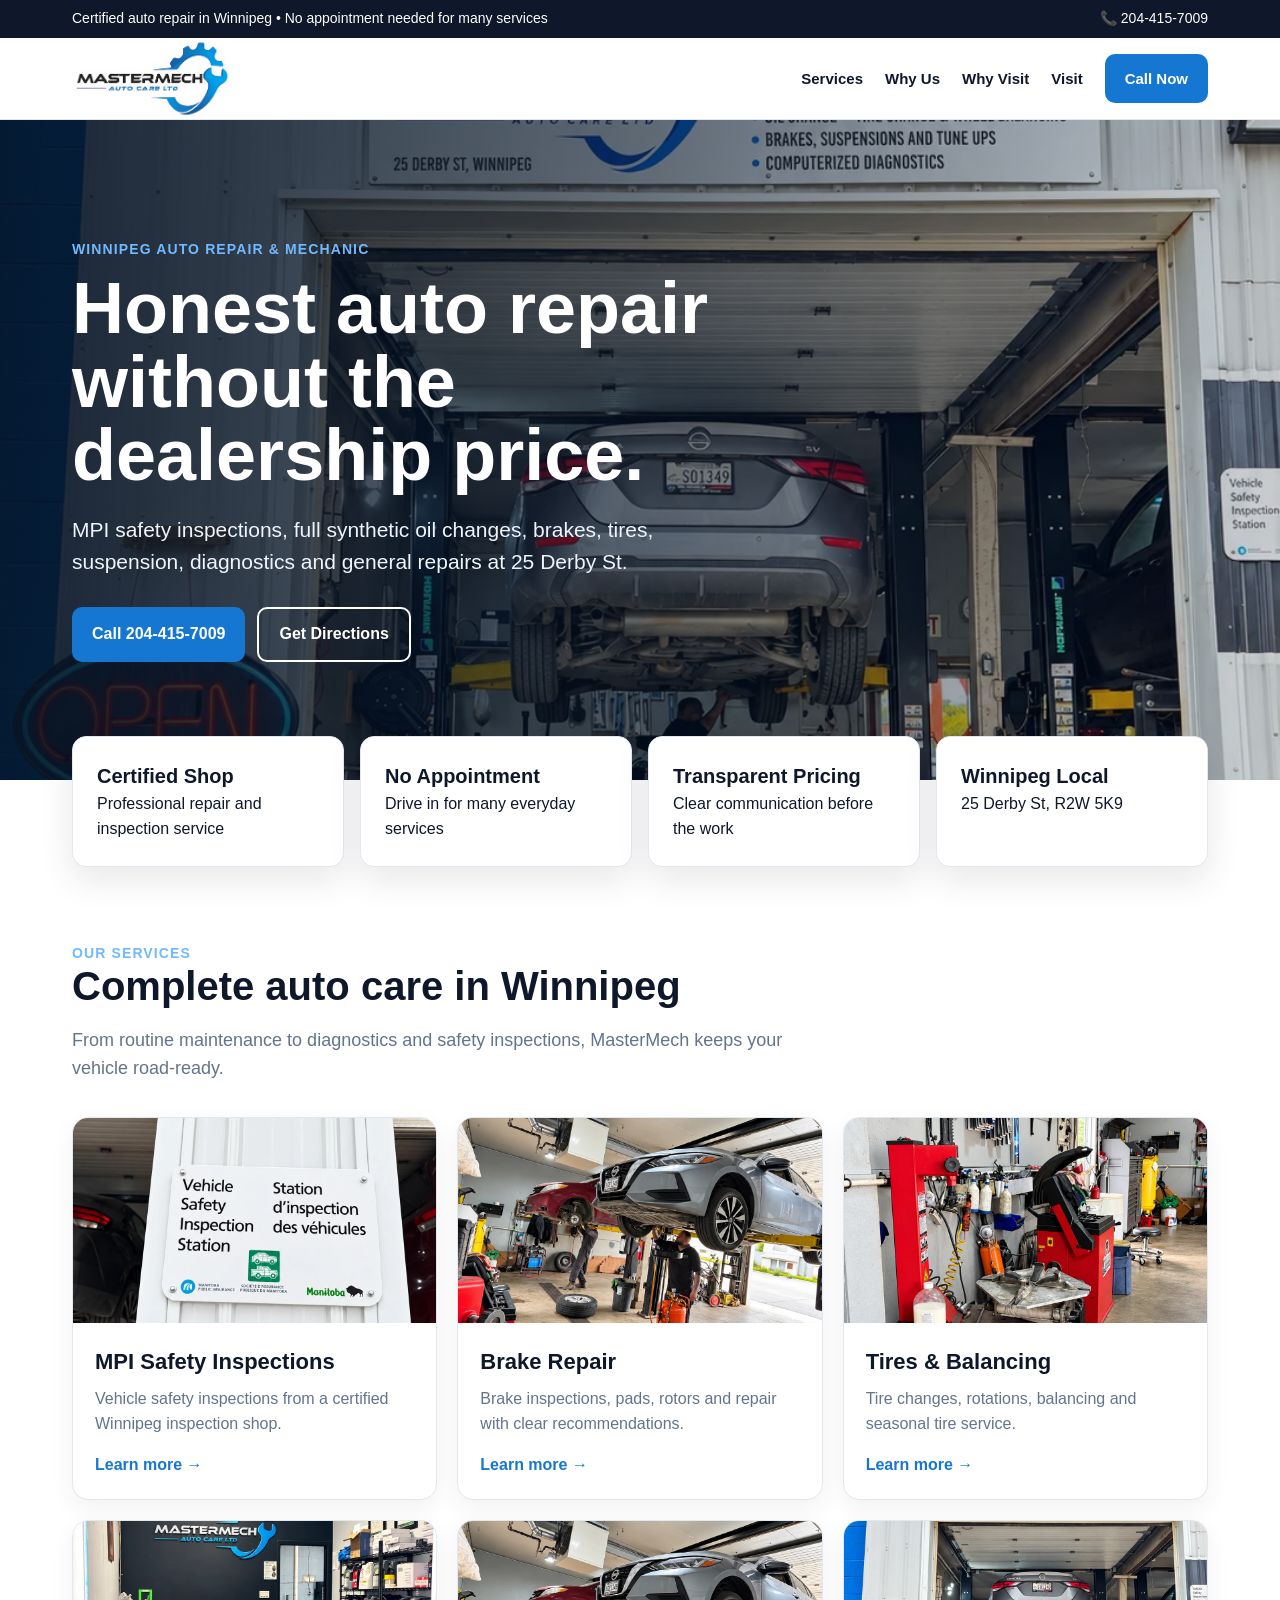
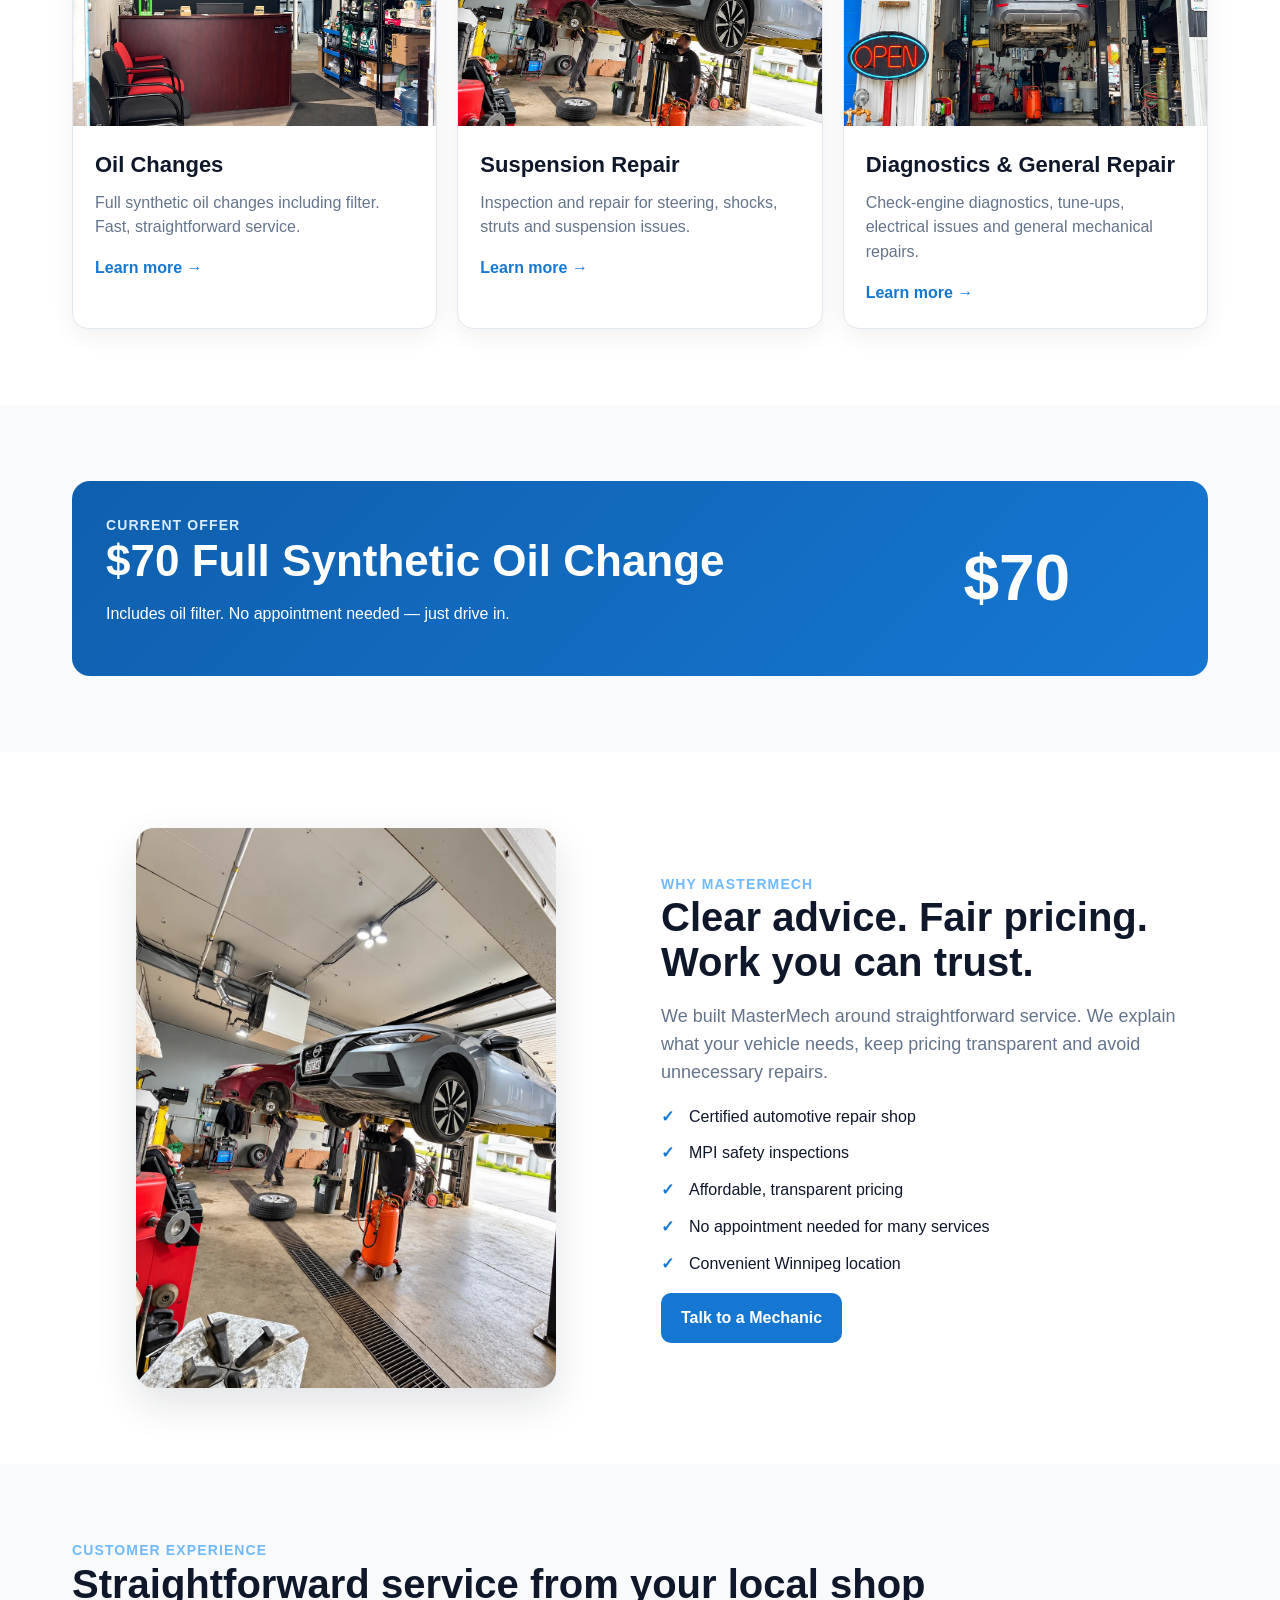
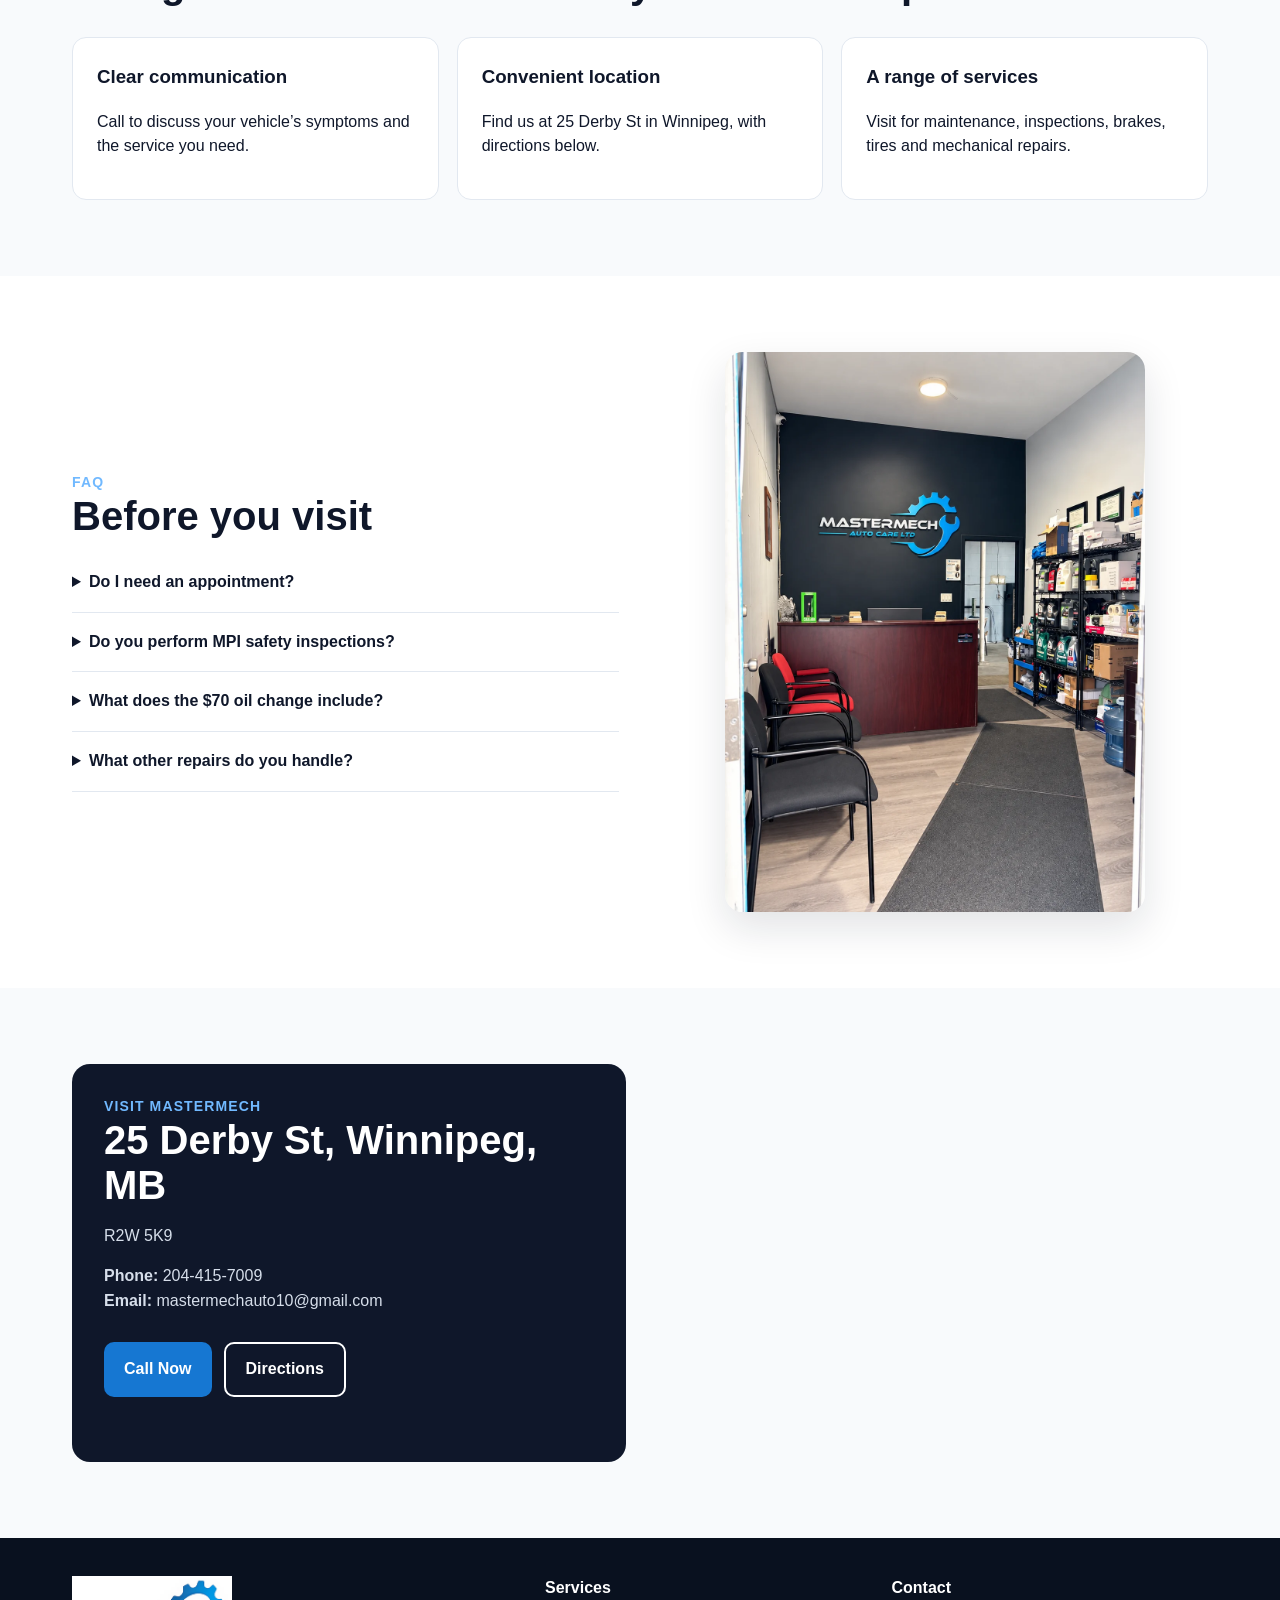
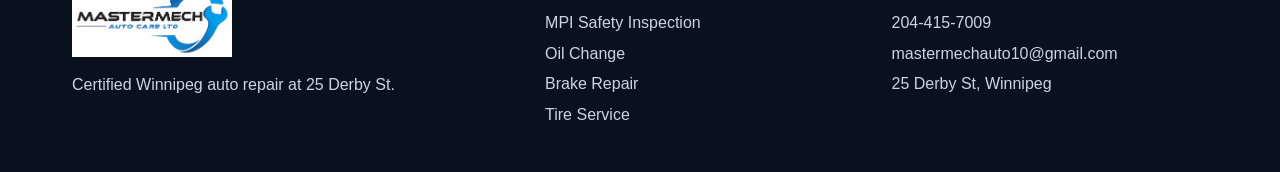
==== index.html @ 6ca70716 "Refresh cached stylesheet so photo proportions update for visitors" ====
<!DOCTYPE html>
<html lang="en-CA"><head><meta charset="utf-8"/><meta content="width=device-width,initial-scale=1" name="viewport"/><title>Auto Repair Winnipeg | MasterMech Auto Care Ltd.</title><meta content="MasterMech Auto Care Ltd. is a certified auto repair shop in Winnipeg offering MPI safety inspections, oil changes, brakes, tires, suspension, diagnostics and general repairs. No appointment needed for many services." name="description"/><link href="https://mastermechautocare.ca/" rel="canonical"/><link href="styles.css?v=73d9166" rel="stylesheet"/><script type="application/ld+json">{"@context":"https://schema.org","@type":"AutoRepair","name":"MasterMech Auto Care Ltd.","url":"https://mastermechautocare.ca/","telephone":"+1-204-415-7009","email":"mastermechauto10@gmail.com","address":{"@type":"PostalAddress","streetAddress":"25 Derby St","addressLocality":"Winnipeg","addressRegion":"MB","postalCode":"R2W 5K9","addressCountry":"CA"},"areaServed":"Winnipeg, Manitoba","priceRange":"$$","image":"https://mastermechautocare.ca/assets/hero.webp"}</script><meta content="website" property="og:type"/><meta content="Auto Repair Winnipeg | MasterMech Auto Care Ltd." property="og:title"/><meta content="MasterMech Auto Care Ltd. is a certified auto repair shop in Winnipeg offering MPI safety inspections, oil changes, brakes, tires, suspension, diagnostics and general repairs. No appointment needed for many services." property="og:description"/><meta content="https://mastermechautocare.ca/" property="og:url"/><meta content="https://mastermechautocare.ca/assets/hero.webp" property="og:image"/></head><body><a class="skip-link" href="#main-content">Skip to content</a>
<div class="topbar"><div class="wrap"><span>Certified auto repair in Winnipeg • No appointment needed for many services</span><span>📞 <a href="tel:+12044157009">204-415-7009</a></span></div></div>
<header class="nav"><div class="wrap"><a href="/"><img alt="MasterMech Auto Care Ltd. logo" class="logo" decoding="async" height="351" src="assets/logo.webp" width="690"/></a><nav class="navlinks"><a href="#services">Services</a><a href="#about">Why Us</a><a href="#experience">Why Visit</a><a href="#visit">Visit</a><a class="btn" href="tel:+12044157009">Call Now</a></nav></div></header>
<main id="main-content"><section class="hero"><div class="wrap"><div class="content"><div class="eyebrow">Winnipeg Auto Repair &amp; Mechanic</div><h1>Honest auto repair without the dealership price.</h1><p>MPI safety inspections, full synthetic oil changes, brakes, tires, suspension, diagnostics and general repairs at 25 Derby St.</p><div class="cta-row"><a class="btn" href="tel:+12044157009">Call 204-415-7009</a><a class="btn alt" href="#visit">Get Directions</a></div></div></div></section>
<div class="wrap"><div class="trust"><div><strong>Certified Shop</strong><span>Professional repair and inspection service</span></div><div><strong>No Appointment</strong><span>Drive in for many everyday services</span></div><div><strong>Transparent Pricing</strong><span>Clear communication before the work</span></div><div><strong>Winnipeg Local</strong><span>25 Derby St, R2W 5K9</span></div></div></div>
<section class="section" id="services"><div class="wrap"><div class="eyebrow">Our Services</div><h2>Complete auto care in Winnipeg</h2><p class="lead">From routine maintenance to diagnostics and safety inspections, MasterMech keeps your vehicle road-ready.</p><div class="grid3">
<article class="card"><img alt="MPI vehicle safety inspection station Winnipeg" decoding="async" height="1448" loading="lazy" src="assets/mpi.webp" width="1086"/><div class="pad"><h3>MPI Safety Inspections</h3><p>Vehicle safety inspections from a certified Winnipeg inspection shop.</p><a href="/mpi-safety-inspection-winnipeg">Learn more →</a></div></article>
<article class="card"><img alt="Brake repair and auto repair shop in Winnipeg" decoding="async" height="1448" loading="lazy" src="assets/shop.webp" width="1086"/><div class="pad"><h3>Brake Repair</h3><p>Brake inspections, pads, rotors and repair with clear recommendations.</p><a href="/brake-repair-winnipeg">Learn more →</a></div></article>
<article class="card"><img alt="Tire service and wheel balancing in Winnipeg" decoding="async" height="1448" loading="lazy" src="assets/tires.webp" width="1086"/><div class="pad"><h3>Tires &amp; Balancing</h3><p>Tire changes, rotations, balancing and seasonal tire service.</p><a href="/tire-service-winnipeg">Learn more →</a></div></article>
<article class="card"><img alt="MasterMech Auto Care Winnipeg reception" decoding="async" height="1448" loading="lazy" src="assets/reception.webp" width="1086"/><div class="pad"><h3>Oil Changes</h3><p>Full synthetic oil changes including filter. Fast, straightforward service.</p><a href="/oil-change-winnipeg">Learn more →</a></div></article>
<article class="card"><img alt="Suspension repair Winnipeg" decoding="async" height="1448" loading="lazy" src="assets/shop.webp" width="1086"/><div class="pad"><h3>Suspension Repair</h3><p>Inspection and repair for steering, shocks, struts and suspension issues.</p><a href="/suspension-repair-winnipeg">Learn more →</a></div></article>
<article class="card"><img alt="Auto diagnostics Winnipeg" decoding="async" height="1448" loading="lazy" src="assets/hero.webp" width="1086"/><div class="pad"><h3>Diagnostics &amp; General Repair</h3><p>Check-engine diagnostics, tune-ups, electrical issues and general mechanical repairs.</p><a href="/auto-diagnostics-winnipeg">Learn more →</a></div></article>
</div></div></section>
<section class="section gray"><div class="wrap"><div class="offer"><div><div class="eyebrow" style="color:#d8ecff">Current Offer</div><h2>$70 Full Synthetic Oil Change</h2><p>Includes oil filter. No appointment needed — just drive in.</p></div><div class="price">$70</div></div></div></section>
<section class="section" id="about"><div class="wrap split"><img alt="Inside MasterMech Auto Care repair shop in Winnipeg" decoding="async" height="1448" loading="lazy" src="assets/shop.webp" width="1086"/><div><div class="eyebrow">Why MasterMech</div><h2>Clear advice. Fair pricing. Work you can trust.</h2><p class="lead">We built MasterMech around straightforward service. We explain what your vehicle needs, keep pricing transparent and avoid unnecessary repairs.</p><ul class="ticks"><li>Certified automotive repair shop</li><li>MPI safety inspections</li><li>Affordable, transparent pricing</li><li>No appointment needed for many services</li><li>Convenient Winnipeg location</li></ul><a class="btn" href="tel:+12044157009">Talk to a Mechanic</a></div></div></section>
<section class="section gray" id="experience"><div class="wrap"><div class="eyebrow">Customer Experience</div><h2>Straightforward service from your local shop</h2><div class="reviews"><div class="review"><h3>Clear communication</h3><p>Call to discuss your vehicle’s symptoms and the service you need.</p></div><div class="review"><h3>Convenient location</h3><p>Find us at 25 Derby St in Winnipeg, with directions below.</p></div><div class="review"><h3>A range of services</h3><p>Visit for maintenance, inspections, brakes, tires and mechanical repairs.</p></div></div></div></section>
<section class="section"><div class="wrap split"><div class="faq"><div class="eyebrow">FAQ</div><h2>Before you visit</h2><details><summary>Do I need an appointment?</summary><p>No appointment is required for many services. Call ahead if you want to confirm current availability.</p></details><details><summary>Do you perform MPI safety inspections?</summary><p>Yes. MasterMech offers vehicle safety inspections in Winnipeg.</p></details><details><summary>What does the $70 oil change include?</summary><p>The current offer is a full synthetic oil change including an oil filter.</p></details><details><summary>What other repairs do you handle?</summary><p>We handle brakes, tires, suspension, diagnostics, tune-ups, maintenance and general mechanical repairs.</p></details></div><img alt="MasterMech Auto Care customer reception Winnipeg" decoding="async" height="1448" loading="lazy" src="assets/reception.webp" width="1086"/></div></section>
<section class="section gray" id="visit"><div class="wrap visit"><div class="contactbox"><div class="eyebrow">Visit MasterMech</div><h2>25 Derby St, Winnipeg, MB</h2><p>R2W 5K9</p><p><strong>Phone:</strong> <a href="tel:+12044157009">204-415-7009</a><br/><strong>Email:</strong> <a href="mailto:mastermechauto10@gmail.com">mastermechauto10@gmail.com</a></p><div class="cta-row"><a class="btn" href="tel:+12044157009">Call Now</a><a class="btn alt" href="https://www.google.com/maps/search/?api=1&amp;query=25+Derby+St+Winnipeg+MB" rel="noopener noreferrer" style="color:#fff;border-color:#fff;background:transparent" target="_blank">Directions</a></div></div><div class="map"><iframe loading="lazy" src="https://www.google.com/maps?q=25%20Derby%20St%20Winnipeg%20MB&amp;output=embed" title="Map to MasterMech Auto Care Ltd."></iframe></div></div></section>
</main><footer class="footer"><div class="wrap"><div><img alt="MasterMech Auto Care Ltd." class="logo" decoding="async" height="351" src="assets/logo.webp" width="690"/><p>Certified Winnipeg auto repair at 25 Derby St.</p></div><div><h4>Services</h4><a href="/mpi-safety-inspection-winnipeg">MPI Safety Inspection</a><a href="/oil-change-winnipeg">Oil Change</a><a href="/brake-repair-winnipeg">Brake Repair</a><a href="/tire-service-winnipeg">Tire Service</a></div><div><h4>Contact</h4><a href="tel:+12044157009">204-415-7009</a><a href="mailto:mastermechauto10@gmail.com">mastermechauto10@gmail.com</a><span>25 Derby St, Winnipeg</span></div></div></footer>
<div class="mobilebar"><a class="btn alt" href="https://www.google.com/maps/search/?api=1&amp;query=MasterMech+Auto+Care+25+Derby+St+Winnipeg+MB">Directions</a><a class="btn" href="tel:+12044157009">Call Now</a></div><script src="script.js"></script></body></html>
---- styles.css ----
*{box-sizing:border-box}html{scroll-behavior:smooth}body{margin:0;font-family:Inter,Arial,Helvetica,sans-serif;color:#0f172a;background:#fff;line-height:1.55}a{color:inherit;text-decoration:none}img{max-width:100%;height:auto;display:block}:root{--blue:#1677d2;--blue2:#0f5fae;--dark:#0f172a;--muted:#64748b;--light:#f8fafc;--border:#e2e8f0;--max:1180px}.wrap{max-width:var(--max);margin:auto;padding:0 22px}.topbar{background:#0f172a;color:#fff;font-size:14px}.topbar .wrap{display:flex;justify-content:space-between;gap:20px;padding-top:8px;padding-bottom:8px}.nav{position:sticky;top:0;z-index:20;background:rgba(255,255,255,.96);border-bottom:1px solid var(--border);backdrop-filter:blur(10px)}.nav .wrap{display:flex;align-items:center;justify-content:space-between;min-height:76px}.logo{height:54px;width:auto}.navlinks{display:flex;gap:22px;align-items:center;font-weight:700;font-size:15px}.btn{display:inline-flex;align-items:center;justify-content:center;padding:13px 20px;border-radius:10px;background:var(--blue);color:#fff;font-weight:800;border:0;cursor:pointer}.btn.alt{background:#fff;color:var(--blue);border:2px solid var(--blue)}.hero{position:relative;min-height:660px;display:flex;align-items:center;background:linear-gradient(90deg,rgba(5,18,35,.92),rgba(5,18,35,.60),rgba(5,18,35,.18)),url('assets/hero.webp') center/cover}.hero .content{max-width:720px;color:#fff;padding:80px 0}.eyebrow{font-weight:800;letter-spacing:.08em;text-transform:uppercase;color:#71b9ff;font-size:14px}.hero h1{font-size:clamp(44px,6vw,72px);line-height:1.02;margin:12px 0 18px}.hero p{font-size:21px;max-width:650px;color:#edf4fb}.cta-row{display:flex;gap:12px;flex-wrap:wrap;margin-top:28px}.hero .btn.alt{background:transparent;color:#fff;border-color:#fff}.trust{display:grid;grid-template-columns:repeat(4,1fr);gap:16px;margin-top:-44px;position:relative;z-index:3}.trust>div{background:#fff;border:1px solid var(--border);box-shadow:0 12px 35px rgba(15,23,42,.10);border-radius:14px;padding:24px}.trust strong{display:block;font-size:20px}.section{padding:76px 0}.section.gray{background:var(--light)}.section h2{font-size:40px;line-height:1.12;margin:0 0 14px}.lead{font-size:18px;color:var(--muted);max-width:760px}.grid3{display:grid;grid-template-columns:repeat(3,1fr);gap:20px;margin-top:34px}.card{background:#fff;border:1px solid var(--border);border-radius:16px;overflow:hidden;box-shadow:0 8px 24px rgba(15,23,42,.06)}.card img{width:100%;height:205px;object-fit:cover}.card .pad{padding:22px}.card h3{margin:0 0 8px;font-size:22px}.card p{color:var(--muted);margin:0 0 16px}.card a{font-weight:800;color:var(--blue)}.offer{background:linear-gradient(135deg,var(--blue2),var(--blue));color:#fff;border-radius:18px;padding:34px;display:grid;grid-template-columns:1.4fr .6fr;gap:20px;align-items:center}.offer h2{margin:0 0 8px;font-size:44px}.offer .price{font-size:64px;font-weight:900;text-align:center}.split{display:grid;grid-template-columns:1fr 1fr;gap:42px;align-items:center}.split img{width:100%;max-width:420px;height:auto;justify-self:center;border-radius:18px;box-shadow:0 16px 40px rgba(15,23,42,.12)}.ticks{padding:0;list-style:none}.ticks li{margin:12px 0;padding-left:28px;position:relative}.ticks li:before{content:'✓';position:absolute;left:0;color:var(--blue);font-weight:900}.reviews{display:grid;grid-template-columns:repeat(3,1fr);gap:18px;margin-top:30px}.review{background:#fff;border:1px solid var(--border);border-radius:14px;padding:24px}.stars{color:#f59e0b;font-size:19px}.faq details{border-bottom:1px solid var(--border);padding:17px 0}.faq summary{font-weight:800;cursor:pointer}.visit{display:grid;grid-template-columns:1fr 1fr;gap:28px;align-items:stretch}.contactbox{background:#0f172a;color:#fff;border-radius:18px;padding:32px}.contactbox h2{margin-top:0}.contactbox p{color:#d6deea}.map iframe{width:100%;height:100%;min-height:390px;border:0;border-radius:18px}.footer{background:#09111f;color:#cbd5e1;padding:38px 0}.footer .wrap{display:grid;grid-template-columns:1.4fr 1fr 1fr;gap:30px}.footer h4{color:#fff;margin:0 0 10px}.footer a{display:block;margin:6px 0}.mobilebar{display:none}.service-hero{background:linear-gradient(90deg,#0f172a,#123a62);color:#fff;padding:86px 0}.service-hero h1{font-size:52px;margin:0 0 12px}.service-copy{max-width:840px}.service-copy h2{font-size:34px;margin-top:42px}.service-copy p,.service-copy li{font-size:18px;color:#374151}.breadcrumb{font-size:14px;color:#bddcff;margin-bottom:12px}@media(max-width:900px){.navlinks{display:none}.trust{grid-template-columns:1fr 1fr}.grid3,.reviews,.split,.visit,.footer .wrap,.offer{grid-template-columns:1fr}.hero{min-height:560px}.hero .content{padding:70px 0}.offer .price{text-align:left}.mobilebar{display:flex;position:fixed;bottom:0;left:0;right:0;z-index:50;background:#fff;border-top:1px solid var(--border);padding:10px;gap:8px}.mobilebar a{flex:1}.footer{padding-bottom:90px}}@media(max-width:560px){.topbar .wrap{flex-direction:column;gap:2px}.trust{grid-template-columns:1fr}.section{padding:58px 0}.section h2{font-size:34px}.service-hero h1{font-size:40px}}
/* Accessibility and responsive navigation */
html{scroll-padding-top:100px}a:focus-visible,summary:focus-visible{outline:3px solid #1677d2;outline-offset:4px}.skip-link{position:fixed;top:-80px;left:12px;z-index:100;background:#fff;color:#0f172a;padding:12px}.skip-link:focus{top:12px}.logo{width:160px;height:auto}.hero>.wrap{width:100%}.hero{background-position:center 35%}.review h3{margin-top:0}.navlinks{flex-wrap:wrap}.contactbox a{overflow-wrap:anywhere}
@media(max-width:900px){.nav .wrap{flex-wrap:wrap;padding-top:10px;padding-bottom:10px;gap:8px}.navlinks{display:flex;gap:14px;font-size:14px}.navlinks .btn{padding:8px 12px}.hero .content{max-width:100%}.hero h1{font-size:clamp(36px,8vw,60px)}}
@media(max-width:560px){.nav .wrap{justify-content:center}.navlinks{justify-content:center;gap:14px}.navlinks .btn{display:none}.hero{min-height:510px}.hero p{font-size:18px}.trust{margin-top:0;padding-top:20px}.hero h1{font-size:40px}.service-hero{padding:52px 0}.service-hero h1{font-size:34px}.offer{padding:24px}.offer h2{font-size:34px}.contactbox{padding:24px}.contactbox h2{font-size:30px}.hero .btn{width:100%}.hero .cta-row{max-width:340px}.topbar{font-size:12px}.topbar .wrap{align-items:center;text-align:center}}
@media(prefers-reduced-motion:reduce){html{scroll-behavior:auto}}
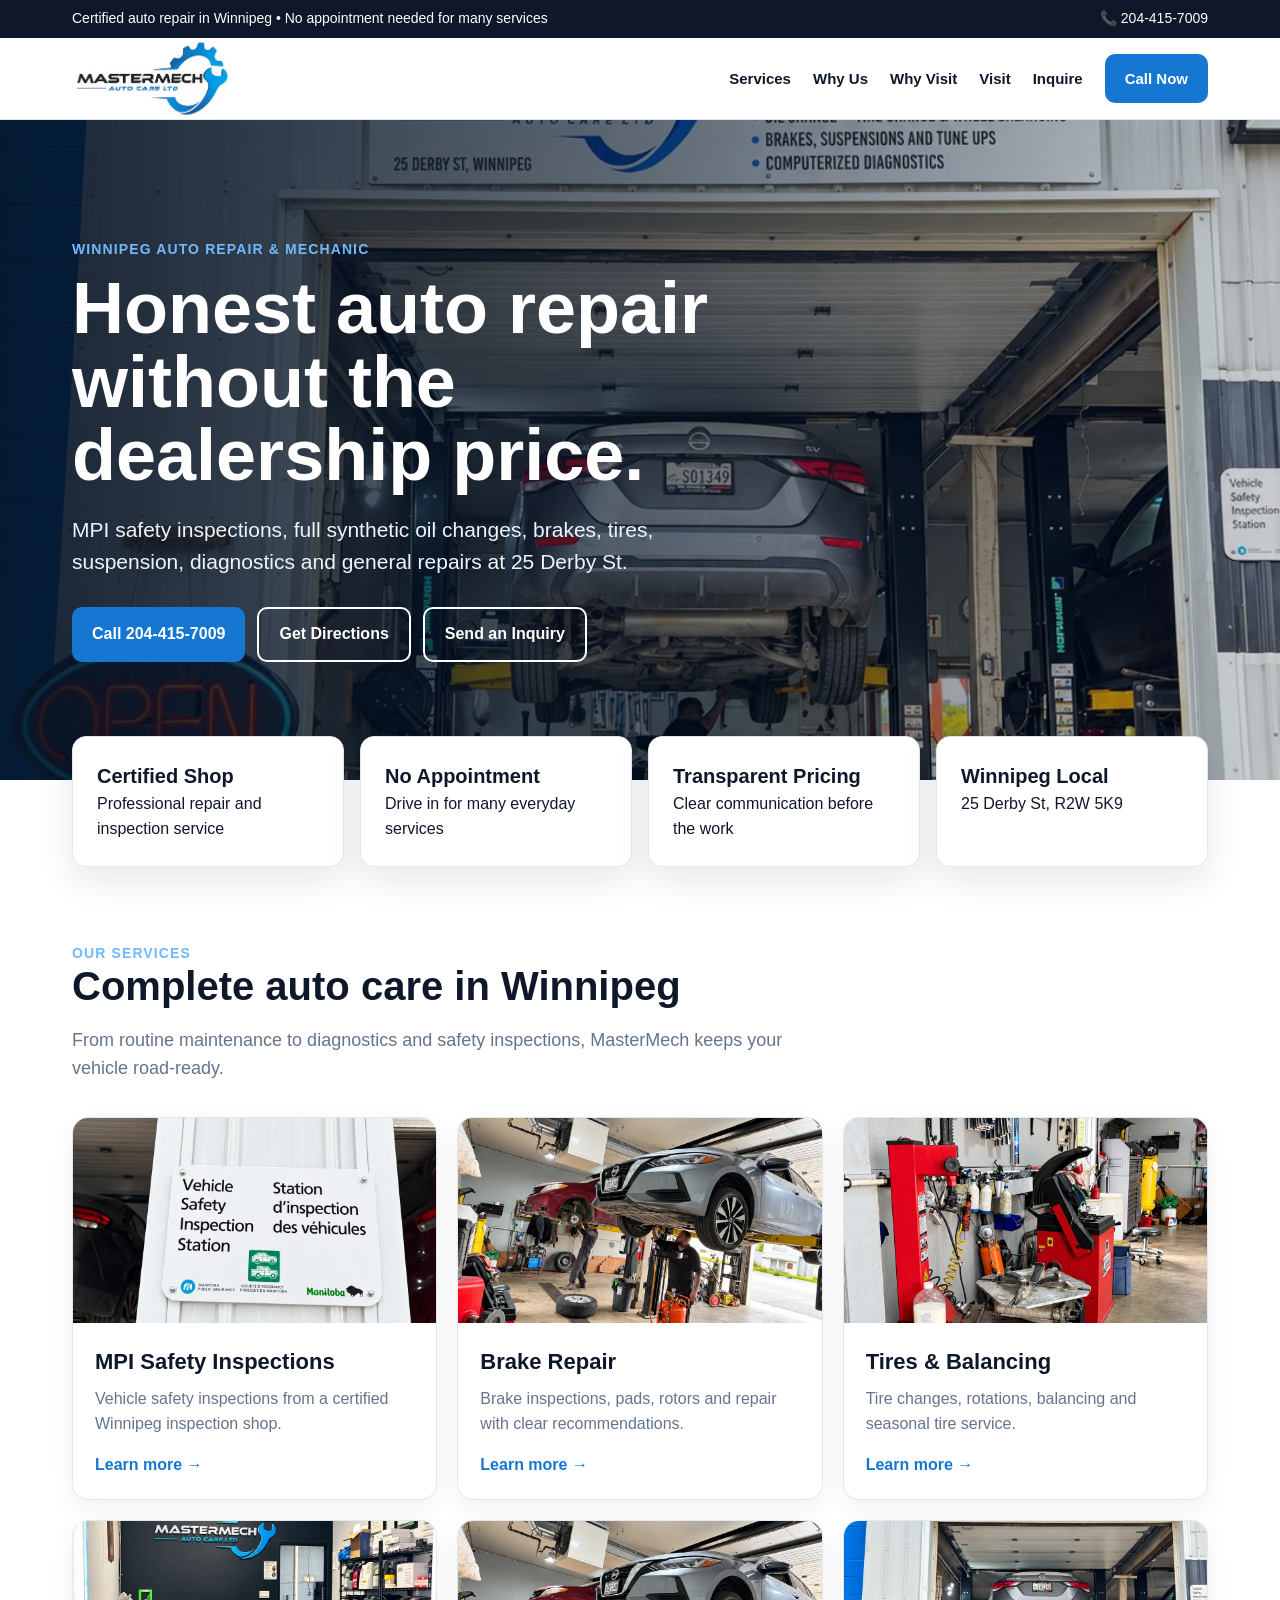
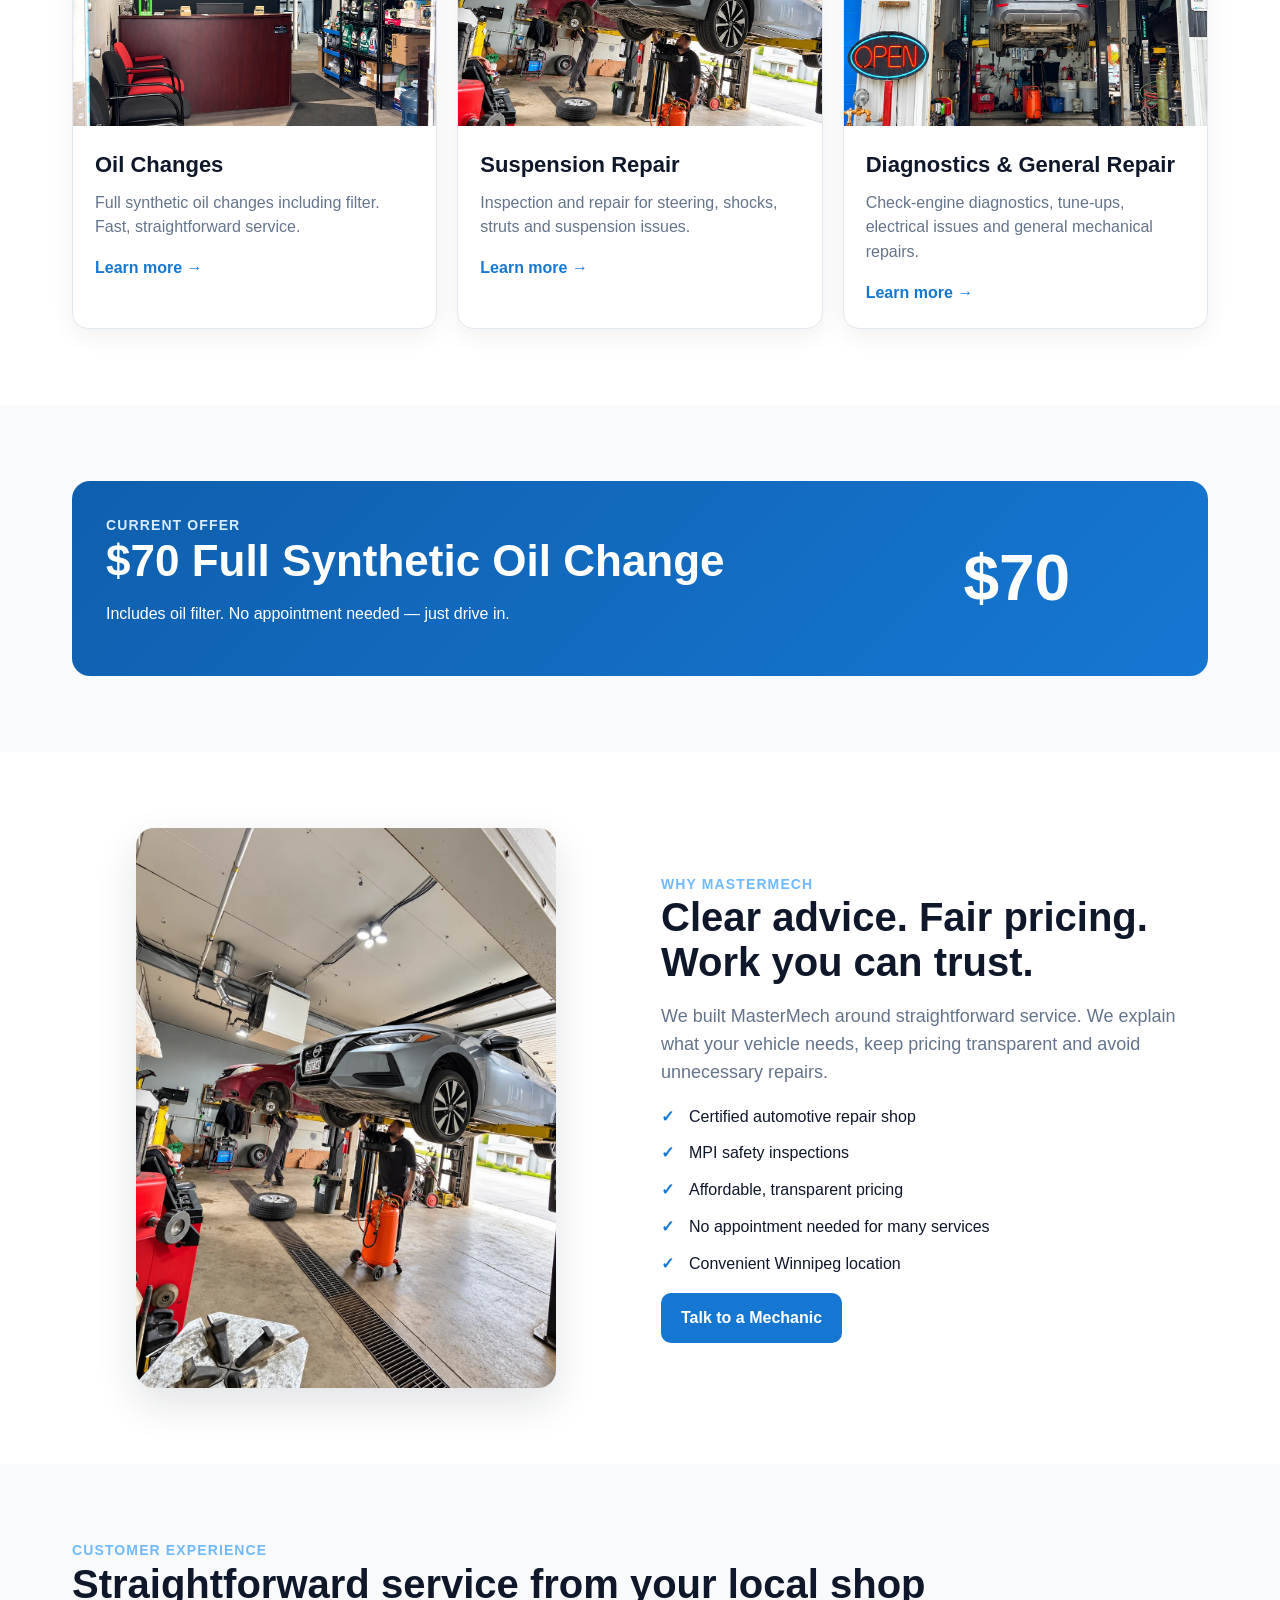
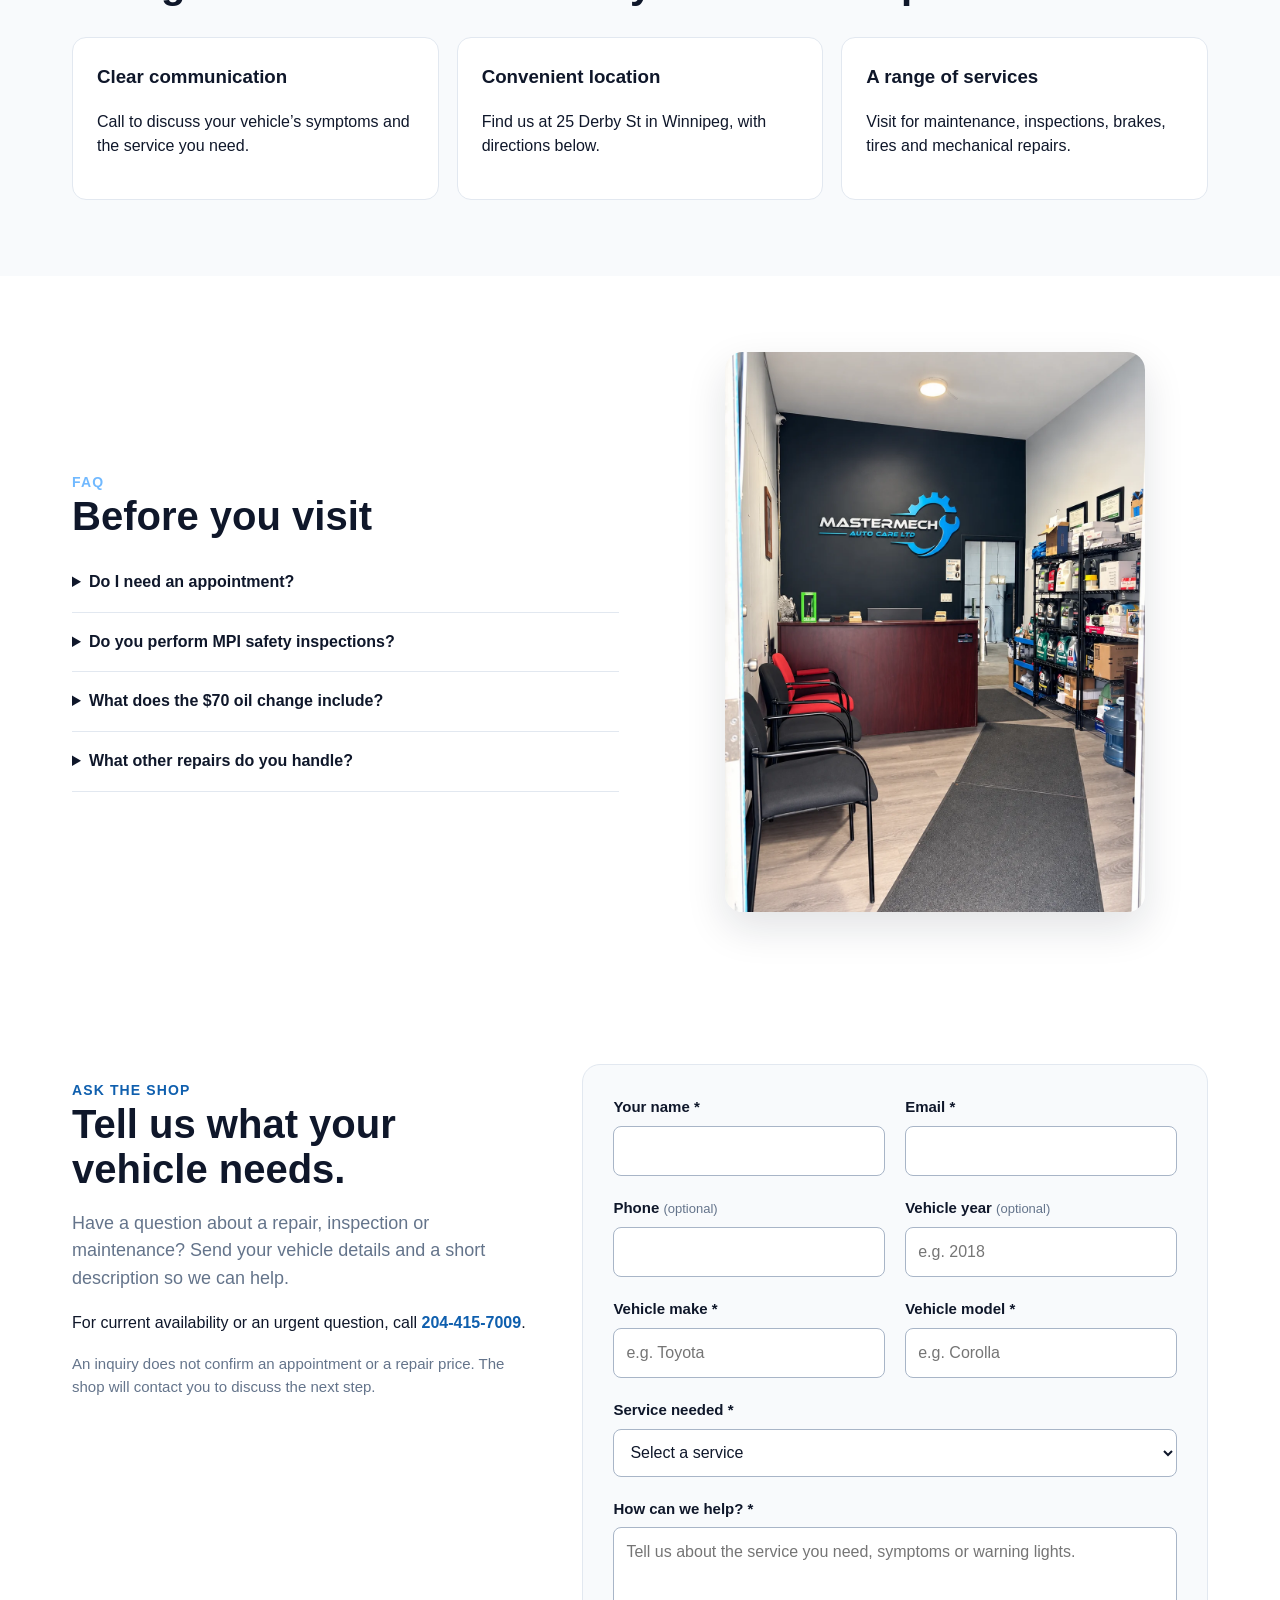
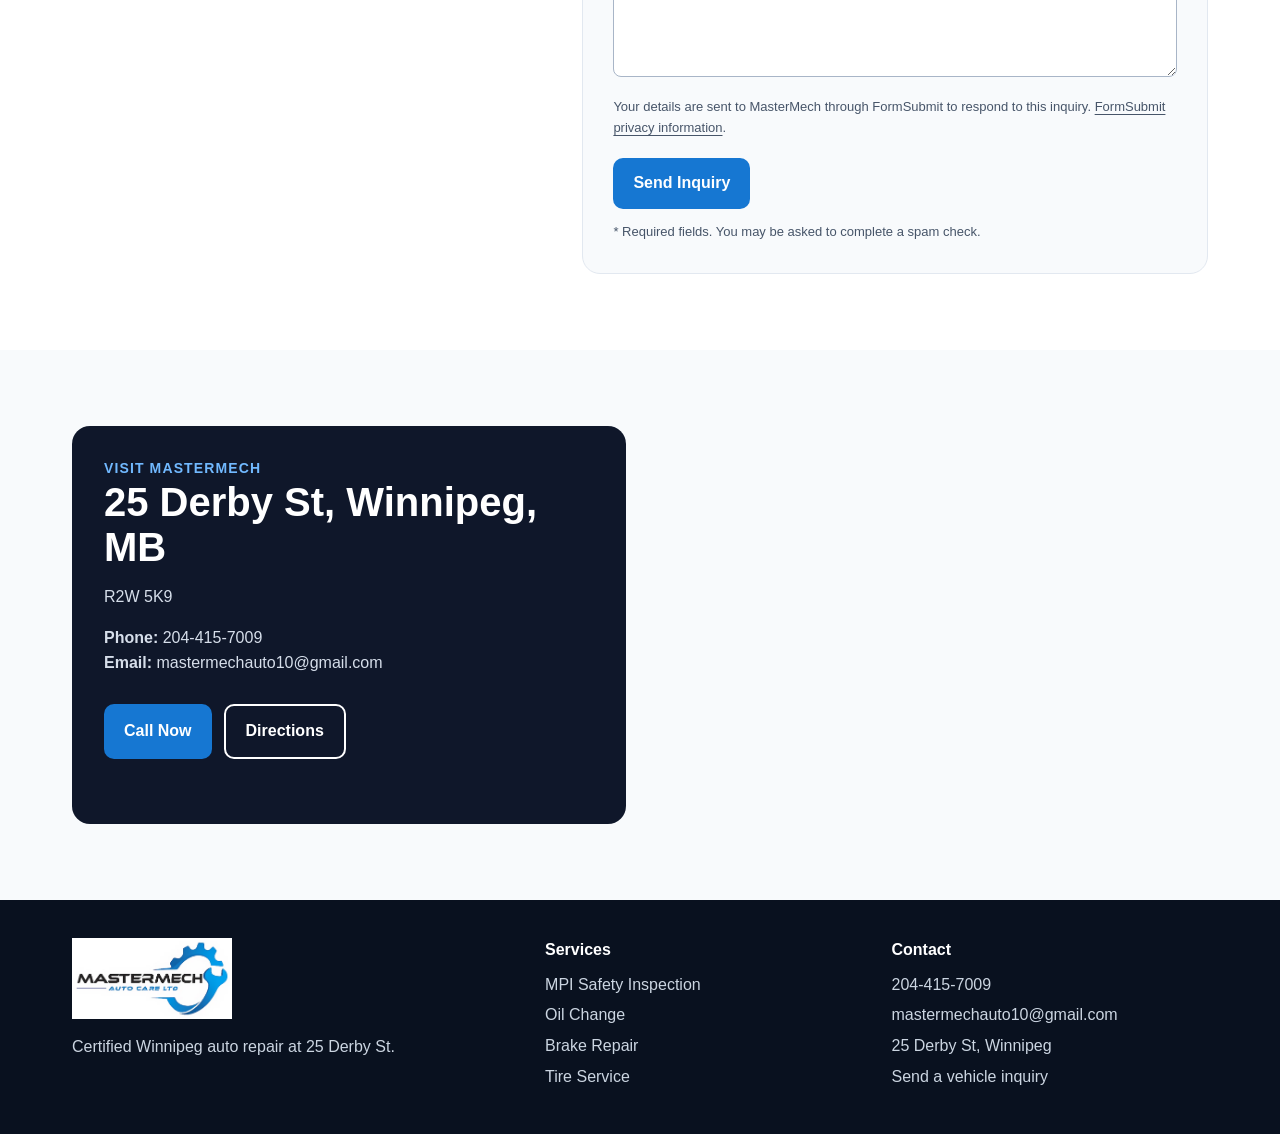
==== commit 4e944a50: "Add vehicle inquiry form and align SEO URLs with the live website" ====
--- a/index.html
+++ b/index.html
@@ -1,8 +1,9 @@
 <!DOCTYPE html>
-<html lang="en-CA"><head><meta charset="utf-8"/><meta content="width=device-width,initial-scale=1" name="viewport"/><title>Auto Repair Winnipeg | MasterMech Auto Care Ltd.</title><meta content="MasterMech Auto Care Ltd. is a certified auto repair shop in Winnipeg offering MPI safety inspections, oil changes, brakes, tires, suspension, diagnostics and general repairs. No appointment needed for many services." name="description"/><link href="https://mastermechautocare.ca/" rel="canonical"/><link href="styles.css?v=73d9166" rel="stylesheet"/><script type="application/ld+json">{"@context":"https://schema.org","@type":"AutoRepair","name":"MasterMech Auto Care Ltd.","url":"https://mastermechautocare.ca/","telephone":"+1-204-415-7009","email":"mastermechauto10@gmail.com","address":{"@type":"PostalAddress","streetAddress":"25 Derby St","addressLocality":"Winnipeg","addressRegion":"MB","postalCode":"R2W 5K9","addressCountry":"CA"},"areaServed":"Winnipeg, Manitoba","priceRange":"$$","image":"https://mastermechautocare.ca/assets/hero.webp"}</script><meta content="website" property="og:type"/><meta content="Auto Repair Winnipeg | MasterMech Auto Care Ltd." property="og:title"/><meta content="MasterMech Auto Care Ltd. is a certified auto repair shop in Winnipeg offering MPI safety inspections, oil changes, brakes, tires, suspension, diagnostics and general repairs. No appointment needed for many services." property="og:description"/><meta content="https://mastermechautocare.ca/" property="og:url"/><meta content="https://mastermechautocare.ca/assets/hero.webp" property="og:image"/></head><body><a class="skip-link" href="#main-content">Skip to content</a>
+
+<html lang="en-CA"><head><meta charset="utf-8"/><meta content="width=device-width,initial-scale=1" name="viewport"/><title>Auto Repair Winnipeg | MasterMech Auto Care Ltd.</title><meta content="MasterMech Auto Care Ltd. is a certified auto repair shop in Winnipeg offering MPI safety inspections, oil changes, brakes, tires, suspension, diagnostics and general repairs. No appointment needed for many services." name="description"/><link href="https://mastermech-website.pages.dev/" rel="canonical"/><link href="styles.css?v=inquiry-v1" rel="stylesheet"/><script type="application/ld+json">{"@context":"https://schema.org","@type":"AutoRepair","name":"MasterMech Auto Care Ltd.","url":"https://mastermech-website.pages.dev/","telephone":"+1-204-415-7009","email":"mastermechauto10@gmail.com","address":{"@type":"PostalAddress","streetAddress":"25 Derby St","addressLocality":"Winnipeg","addressRegion":"MB","postalCode":"R2W 5K9","addressCountry":"CA"},"areaServed":"Winnipeg, Manitoba","priceRange":"$$","image":"https://mastermech-website.pages.dev/assets/hero.webp"}</script><meta content="website" property="og:type"/><meta content="Auto Repair Winnipeg | MasterMech Auto Care Ltd." property="og:title"/><meta content="MasterMech Auto Care Ltd. is a certified auto repair shop in Winnipeg offering MPI safety inspections, oil changes, brakes, tires, suspension, diagnostics and general repairs. No appointment needed for many services." property="og:description"/><meta content="https://mastermech-website.pages.dev/" property="og:url"/><meta content="https://mastermech-website.pages.dev/assets/hero.webp" property="og:image"/></head><body><a class="skip-link" href="#main-content">Skip to content</a>
 <div class="topbar"><div class="wrap"><span>Certified auto repair in Winnipeg • No appointment needed for many services</span><span>📞 <a href="tel:+12044157009">204-415-7009</a></span></div></div>
-<header class="nav"><div class="wrap"><a href="/"><img alt="MasterMech Auto Care Ltd. logo" class="logo" decoding="async" height="351" src="assets/logo.webp" width="690"/></a><nav class="navlinks"><a href="#services">Services</a><a href="#about">Why Us</a><a href="#experience">Why Visit</a><a href="#visit">Visit</a><a class="btn" href="tel:+12044157009">Call Now</a></nav></div></header>
-<main id="main-content"><section class="hero"><div class="wrap"><div class="content"><div class="eyebrow">Winnipeg Auto Repair &amp; Mechanic</div><h1>Honest auto repair without the dealership price.</h1><p>MPI safety inspections, full synthetic oil changes, brakes, tires, suspension, diagnostics and general repairs at 25 Derby St.</p><div class="cta-row"><a class="btn" href="tel:+12044157009">Call 204-415-7009</a><a class="btn alt" href="#visit">Get Directions</a></div></div></div></section>
+<header class="nav"><div class="wrap"><a href="/"><img alt="MasterMech Auto Care Ltd. logo" class="logo" decoding="async" height="351" src="assets/logo.webp" width="690"/></a><nav class="navlinks"><a href="#services">Services</a><a href="#about">Why Us</a><a href="#experience">Why Visit</a><a href="#visit">Visit</a><a href="#inquiry">Inquire</a><a class="btn" href="tel:+12044157009">Call Now</a></nav></div></header>
+<main id="main-content"><section class="hero"><div class="wrap"><div class="content"><div class="eyebrow">Winnipeg Auto Repair &amp; Mechanic</div><h1>Honest auto repair without the dealership price.</h1><p>MPI safety inspections, full synthetic oil changes, brakes, tires, suspension, diagnostics and general repairs at 25 Derby St.</p><div class="cta-row"><a class="btn" href="tel:+12044157009">Call 204-415-7009</a><a class="btn alt" href="#visit">Get Directions</a><a class="btn alt" href="#inquiry">Send an Inquiry</a></div></div></div></section>
 <div class="wrap"><div class="trust"><div><strong>Certified Shop</strong><span>Professional repair and inspection service</span></div><div><strong>No Appointment</strong><span>Drive in for many everyday services</span></div><div><strong>Transparent Pricing</strong><span>Clear communication before the work</span></div><div><strong>Winnipeg Local</strong><span>25 Derby St, R2W 5K9</span></div></div></div>
 <section class="section" id="services"><div class="wrap"><div class="eyebrow">Our Services</div><h2>Complete auto care in Winnipeg</h2><p class="lead">From routine maintenance to diagnostics and safety inspections, MasterMech keeps your vehicle road-ready.</p><div class="grid3">
 <article class="card"><img alt="MPI vehicle safety inspection station Winnipeg" decoding="async" height="1448" loading="lazy" src="assets/mpi.webp" width="1086"/><div class="pad"><h3>MPI Safety Inspections</h3><p>Vehicle safety inspections from a certified Winnipeg inspection shop.</p><a href="/mpi-safety-inspection-winnipeg">Learn more →</a></div></article>
@@ -16,6 +17,7 @@
 <section class="section" id="about"><div class="wrap split"><img alt="Inside MasterMech Auto Care repair shop in Winnipeg" decoding="async" height="1448" loading="lazy" src="assets/shop.webp" width="1086"/><div><div class="eyebrow">Why MasterMech</div><h2>Clear advice. Fair pricing. Work you can trust.</h2><p class="lead">We built MasterMech around straightforward service. We explain what your vehicle needs, keep pricing transparent and avoid unnecessary repairs.</p><ul class="ticks"><li>Certified automotive repair shop</li><li>MPI safety inspections</li><li>Affordable, transparent pricing</li><li>No appointment needed for many services</li><li>Convenient Winnipeg location</li></ul><a class="btn" href="tel:+12044157009">Talk to a Mechanic</a></div></div></section>
 <section class="section gray" id="experience"><div class="wrap"><div class="eyebrow">Customer Experience</div><h2>Straightforward service from your local shop</h2><div class="reviews"><div class="review"><h3>Clear communication</h3><p>Call to discuss your vehicle’s symptoms and the service you need.</p></div><div class="review"><h3>Convenient location</h3><p>Find us at 25 Derby St in Winnipeg, with directions below.</p></div><div class="review"><h3>A range of services</h3><p>Visit for maintenance, inspections, brakes, tires and mechanical repairs.</p></div></div></div></section>
 <section class="section"><div class="wrap split"><div class="faq"><div class="eyebrow">FAQ</div><h2>Before you visit</h2><details><summary>Do I need an appointment?</summary><p>No appointment is required for many services. Call ahead if you want to confirm current availability.</p></details><details><summary>Do you perform MPI safety inspections?</summary><p>Yes. MasterMech offers vehicle safety inspections in Winnipeg.</p></details><details><summary>What does the $70 oil change include?</summary><p>The current offer is a full synthetic oil change including an oil filter.</p></details><details><summary>What other repairs do you handle?</summary><p>We handle brakes, tires, suspension, diagnostics, tune-ups, maintenance and general mechanical repairs.</p></details></div><img alt="MasterMech Auto Care customer reception Winnipeg" decoding="async" height="1448" loading="lazy" src="assets/reception.webp" width="1086"/></div></section>
-<section class="section gray" id="visit"><div class="wrap visit"><div class="contactbox"><div class="eyebrow">Visit MasterMech</div><h2>25 Derby St, Winnipeg, MB</h2><p>R2W 5K9</p><p><strong>Phone:</strong> <a href="tel:+12044157009">204-415-7009</a><br/><strong>Email:</strong> <a href="mailto:mastermechauto10@gmail.com">mastermechauto10@gmail.com</a></p><div class="cta-row"><a class="btn" href="tel:+12044157009">Call Now</a><a class="btn alt" href="https://www.google.com/maps/search/?api=1&amp;query=25+Derby+St+Winnipeg+MB" rel="noopener noreferrer" style="color:#fff;border-color:#fff;background:transparent" target="_blank">Directions</a></div></div><div class="map"><iframe loading="lazy" src="https://www.google.com/maps?q=25%20Derby%20St%20Winnipeg%20MB&amp;output=embed" title="Map to MasterMech Auto Care Ltd."></iframe></div></div></section>
-</main><footer class="footer"><div class="wrap"><div><img alt="MasterMech Auto Care Ltd." class="logo" decoding="async" height="351" src="assets/logo.webp" width="690"/><p>Certified Winnipeg auto repair at 25 Derby St.</p></div><div><h4>Services</h4><a href="/mpi-safety-inspection-winnipeg">MPI Safety Inspection</a><a href="/oil-change-winnipeg">Oil Change</a><a href="/brake-repair-winnipeg">Brake Repair</a><a href="/tire-service-winnipeg">Tire Service</a></div><div><h4>Contact</h4><a href="tel:+12044157009">204-415-7009</a><a href="mailto:mastermechauto10@gmail.com">mastermechauto10@gmail.com</a><span>25 Derby St, Winnipeg</span></div></div></footer>
+<section aria-labelledby="inquiry-title" class="section inquiry-section" id="inquiry"><div class="wrap inquiry-layout"><div class="inquiry-intro"><div class="eyebrow">Ask the shop</div><h2 id="inquiry-title">Tell us what your vehicle needs.</h2><p class="lead">Have a question about a repair, inspection or maintenance? Send your vehicle details and a short description so we can help.</p><p>For current availability or an urgent question, call <a class="text-link" href="tel:+12044157009">204-415-7009</a>.</p><p class="inquiry-note">An inquiry does not confirm an appointment or a repair price. The shop will contact you to discuss the next step.</p></div><form action="https://formsubmit.co/mastermechauto10@gmail.com" class="inquiry-form" method="POST"><input name="_subject" type="hidden" value="MasterMech website — vehicle inquiry"/><input name="_template" type="hidden" value="table"/><input name="_next" type="hidden" value="https://mastermech-website.pages.dev/inquiry-thank-you"/><input name="_url" type="hidden" value="https://mastermech-website.pages.dev/#inquiry"/><div aria-hidden="true" class="form-honeypot"><label for="inquiry-honey">Leave this field empty</label><input autocomplete="off" id="inquiry-honey" name="_honey" tabindex="-1" type="text"/></div><div class="form-grid"><div class="form-field"><label for="inquiry-name">Your name <span aria-hidden="true">*</span></label><input autocomplete="name" id="inquiry-name" maxlength="100" name="name" required="" type="text"/></div><div class="form-field"><label for="inquiry-email">Email <span aria-hidden="true">*</span></label><input autocomplete="email" id="inquiry-email" maxlength="254" name="email" required="" type="email"/></div><div class="form-field"><label for="inquiry-phone">Phone <span class="optional">(optional)</span></label><input autocomplete="tel" id="inquiry-phone" maxlength="30" name="phone" type="tel"/></div><div class="form-field"><label for="inquiry-year">Vehicle year <span class="optional">(optional)</span></label><input id="inquiry-year" inputmode="numeric" max="2027" min="1900" name="vehicle_year" placeholder="e.g. 2018" type="number"/></div><div class="form-field"><label for="inquiry-make">Vehicle make <span aria-hidden="true">*</span></label><input id="inquiry-make" maxlength="80" name="vehicle_make" placeholder="e.g. Toyota" required="" type="text"/></div><div class="form-field"><label for="inquiry-model">Vehicle model <span aria-hidden="true">*</span></label><input id="inquiry-model" maxlength="100" name="vehicle_model" placeholder="e.g. Corolla" required="" type="text"/></div><div class="form-field form-wide"><label for="inquiry-service">Service needed <span aria-hidden="true">*</span></label><select id="inquiry-service" name="service" required=""><option value="">Select a service</option><option>MPI safety inspection</option><option>Oil change</option><option>Brake repair</option><option>Tires and balancing</option><option>Steering or suspension</option><option>Diagnostics or general repair</option><option>Other / not sure</option></select></div><div class="form-field form-wide"><label for="inquiry-message">How can we help? <span aria-hidden="true">*</span></label><textarea id="inquiry-message" maxlength="3000" name="message" placeholder="Tell us about the service you need, symptoms or warning lights." required="" rows="5"></textarea></div></div><p class="form-privacy">Your details are sent to MasterMech through FormSubmit to respond to this inquiry. <a href="https://formsubmit.co/privacy.pdf" rel="noopener noreferrer" target="_blank">FormSubmit privacy information</a>.</p><button class="btn" type="submit">Send Inquiry</button><p class="form-required">* Required fields. You may be asked to complete a spam check.</p></form></div></section><section class="section gray" id="visit"><div class="wrap visit"><div class="contactbox"><div class="eyebrow">Visit MasterMech</div><h2>25 Derby St, Winnipeg, MB</h2><p>R2W 5K9</p><p><strong>Phone:</strong> <a href="tel:+12044157009">204-415-7009</a><br/><strong>Email:</strong> <a href="mailto:mastermechauto10@gmail.com">mastermechauto10@gmail.com</a></p><div class="cta-row"><a class="btn" href="tel:+12044157009">Call Now</a><a class="btn alt" href="https://www.google.com/maps/search/?api=1&amp;query=25+Derby+St+Winnipeg+MB" rel="noopener noreferrer" style="color:#fff;border-color:#fff;background:transparent" target="_blank">Directions</a></div></div><div class="map"><iframe loading="lazy" src="https://www.google.com/maps?q=25%20Derby%20St%20Winnipeg%20MB&amp;output=embed" title="Map to MasterMech Auto Care Ltd."></iframe></div></div></section>
+</main><footer class="footer"><div class="wrap"><div><img alt="MasterMech Auto Care Ltd." class="logo" decoding="async" height="351" src="assets/logo.webp" width="690"/><p>Certified Winnipeg auto repair at 25 Derby St.</p></div><div><h4>Services</h4><a href="/mpi-safety-inspection-winnipeg">MPI Safety Inspection</a><a href="/oil-change-winnipeg">Oil Change</a><a href="/brake-repair-winnipeg">Brake Repair</a><a href="/tire-service-winnipeg">Tire Service</a></div><div><h4>Contact</h4><a href="tel:+12044157009">204-415-7009</a><a href="mailto:mastermechauto10@gmail.com">mastermechauto10@gmail.com</a><span>25 Derby St, Winnipeg</span><a href="#inquiry">Send a vehicle inquiry</a></div></div></footer>
 <div class="mobilebar"><a class="btn alt" href="https://www.google.com/maps/search/?api=1&amp;query=MasterMech+Auto+Care+25+Derby+St+Winnipeg+MB">Directions</a><a class="btn" href="tel:+12044157009">Call Now</a></div><script src="script.js"></script></body></html>
+
--- a/styles.css
+++ b/styles.css
@@ -4,3 +4,8 @@
 @media(max-width:900px){.nav .wrap{flex-wrap:wrap;padding-top:10px;padding-bottom:10px;gap:8px}.navlinks{display:flex;gap:14px;font-size:14px}.navlinks .btn{padding:8px 12px}.hero .content{max-width:100%}.hero h1{font-size:clamp(36px,8vw,60px)}}
 @media(max-width:560px){.nav .wrap{justify-content:center}.navlinks{justify-content:center;gap:14px}.navlinks .btn{display:none}.hero{min-height:510px}.hero p{font-size:18px}.trust{margin-top:0;padding-top:20px}.hero h1{font-size:40px}.service-hero{padding:52px 0}.service-hero h1{font-size:34px}.offer{padding:24px}.offer h2{font-size:34px}.contactbox{padding:24px}.contactbox h2{font-size:30px}.hero .btn{width:100%}.hero .cta-row{max-width:340px}.topbar{font-size:12px}.topbar .wrap{align-items:center;text-align:center}}
 @media(prefers-reduced-motion:reduce){html{scroll-behavior:auto}}
+
+/* Vehicle inquiry form */
+.inquiry-layout{display:grid;grid-template-columns:minmax(0,.85fr) minmax(0,1.15fr);gap:48px;align-items:start}.inquiry-intro{padding-top:16px}.inquiry-intro .eyebrow{color:var(--blue2)}.inquiry-note{color:var(--muted);font-size:15px}.text-link{color:var(--blue2);font-weight:800}.inquiry-form{background:var(--light);border:1px solid var(--border);border-radius:18px;padding:30px;min-width:0}.form-grid{display:grid;grid-template-columns:repeat(2,minmax(0,1fr));gap:20px}.form-wide{grid-column:1/-1}.form-field{min-width:0}.form-field label{display:block;font-weight:700;font-size:15px;margin-bottom:7px}.form-field input,.form-field select,.form-field textarea{display:block;width:100%;min-width:0;border:1px solid #a8b5c7;border-radius:8px;background:#fff;color:var(--dark);font:inherit;font-size:16px;padding:12px;min-height:48px}.form-field textarea{resize:vertical;min-height:135px}.form-field input:focus,.form-field select:focus,.form-field textarea:focus{outline:3px solid #b6dafa;outline-offset:1px;border-color:var(--blue)}.optional{font-weight:400;color:var(--muted);font-size:13px}.form-honeypot{display:none}.form-privacy,.form-required{font-size:13px;color:#475569;line-height:1.6}.form-privacy{margin:20px 0}.form-privacy a{text-decoration:underline;text-underline-offset:3px}.form-required{margin-bottom:0}.inquiry-form .btn{min-height:48px;font:inherit;font-weight:800}.inquiry-form .btn:focus-visible{outline:3px solid #0f172a;outline-offset:4px}
+@media(max-width:900px){.inquiry-layout{grid-template-columns:1fr;gap:24px}.inquiry-intro{padding-top:0}.inquiry-intro .lead{max-width:none}.navlinks{gap:12px}}
+@media(max-width:560px){.form-grid{grid-template-columns:1fr;gap:16px}.inquiry-form{padding:22px}.inquiry-form .btn{width:100%}.inquiry-layout{gap:18px}.navlinks{gap:11px;font-size:13px}}
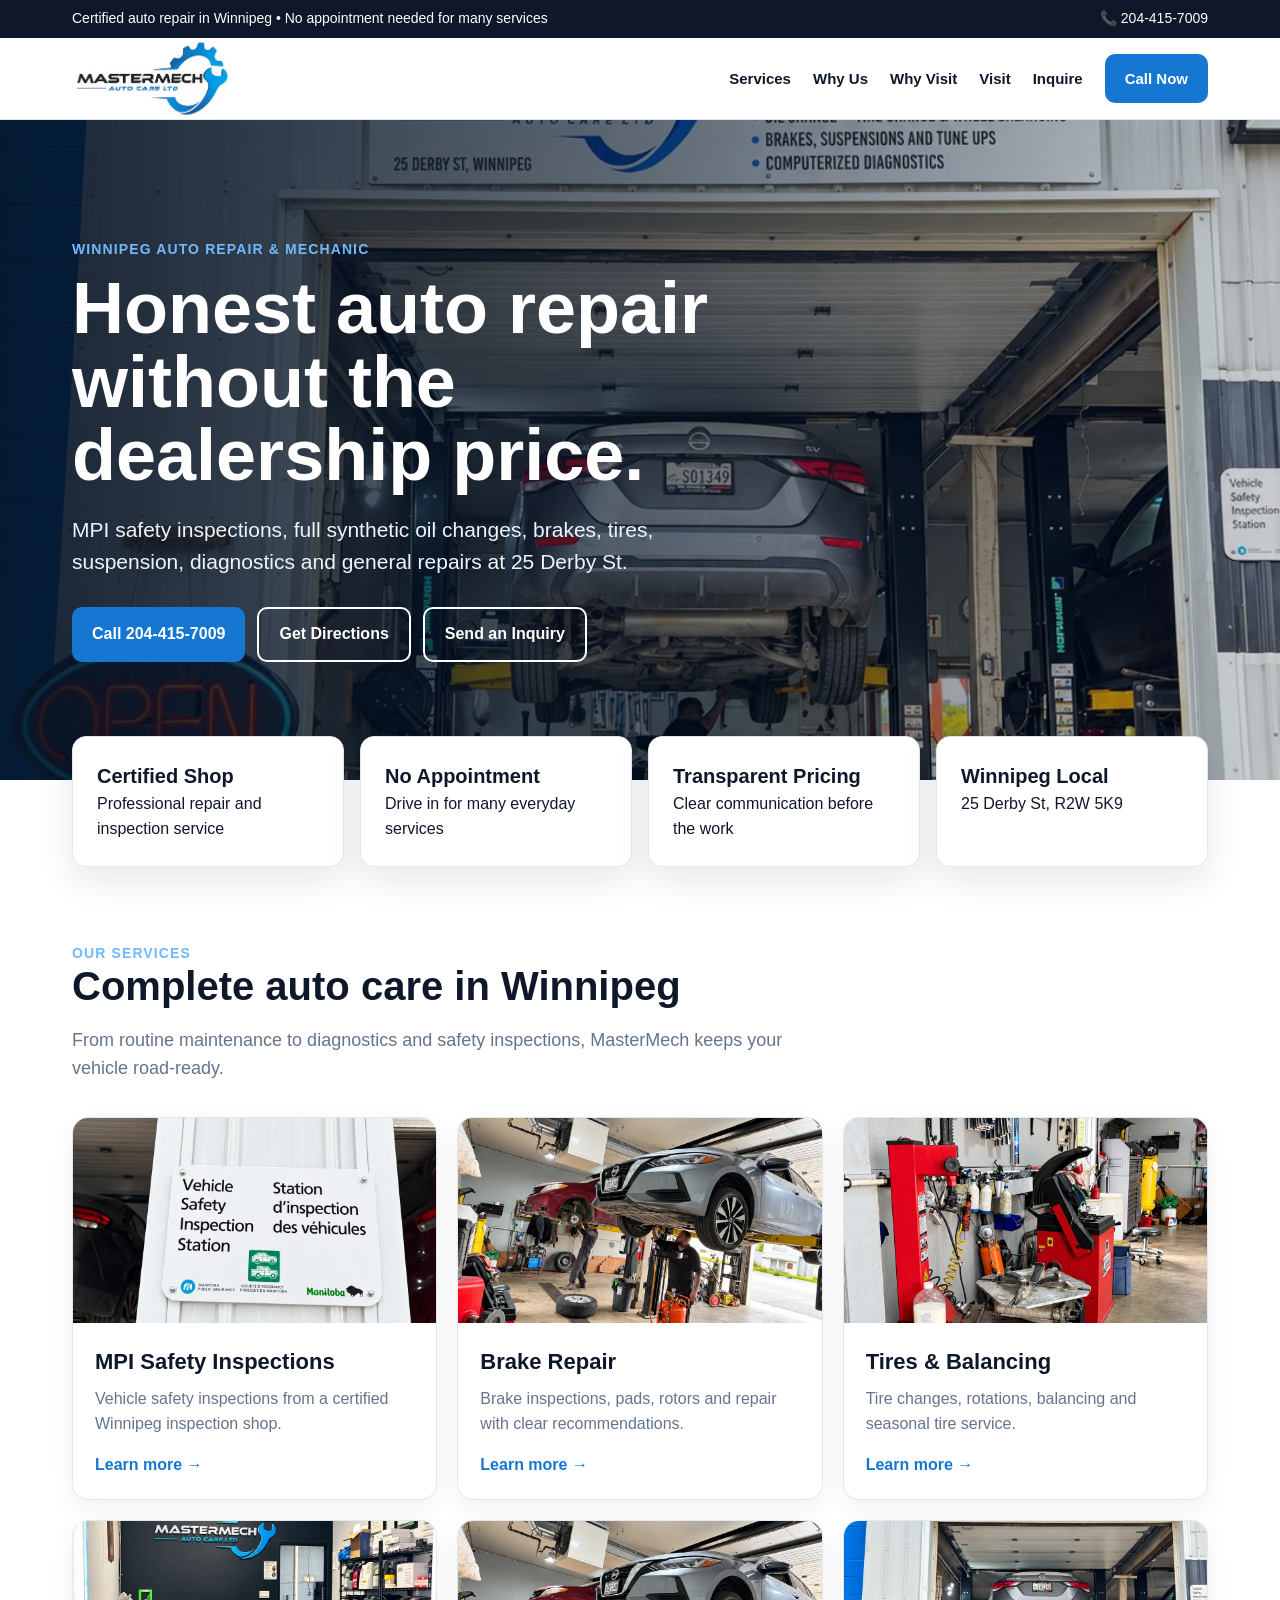
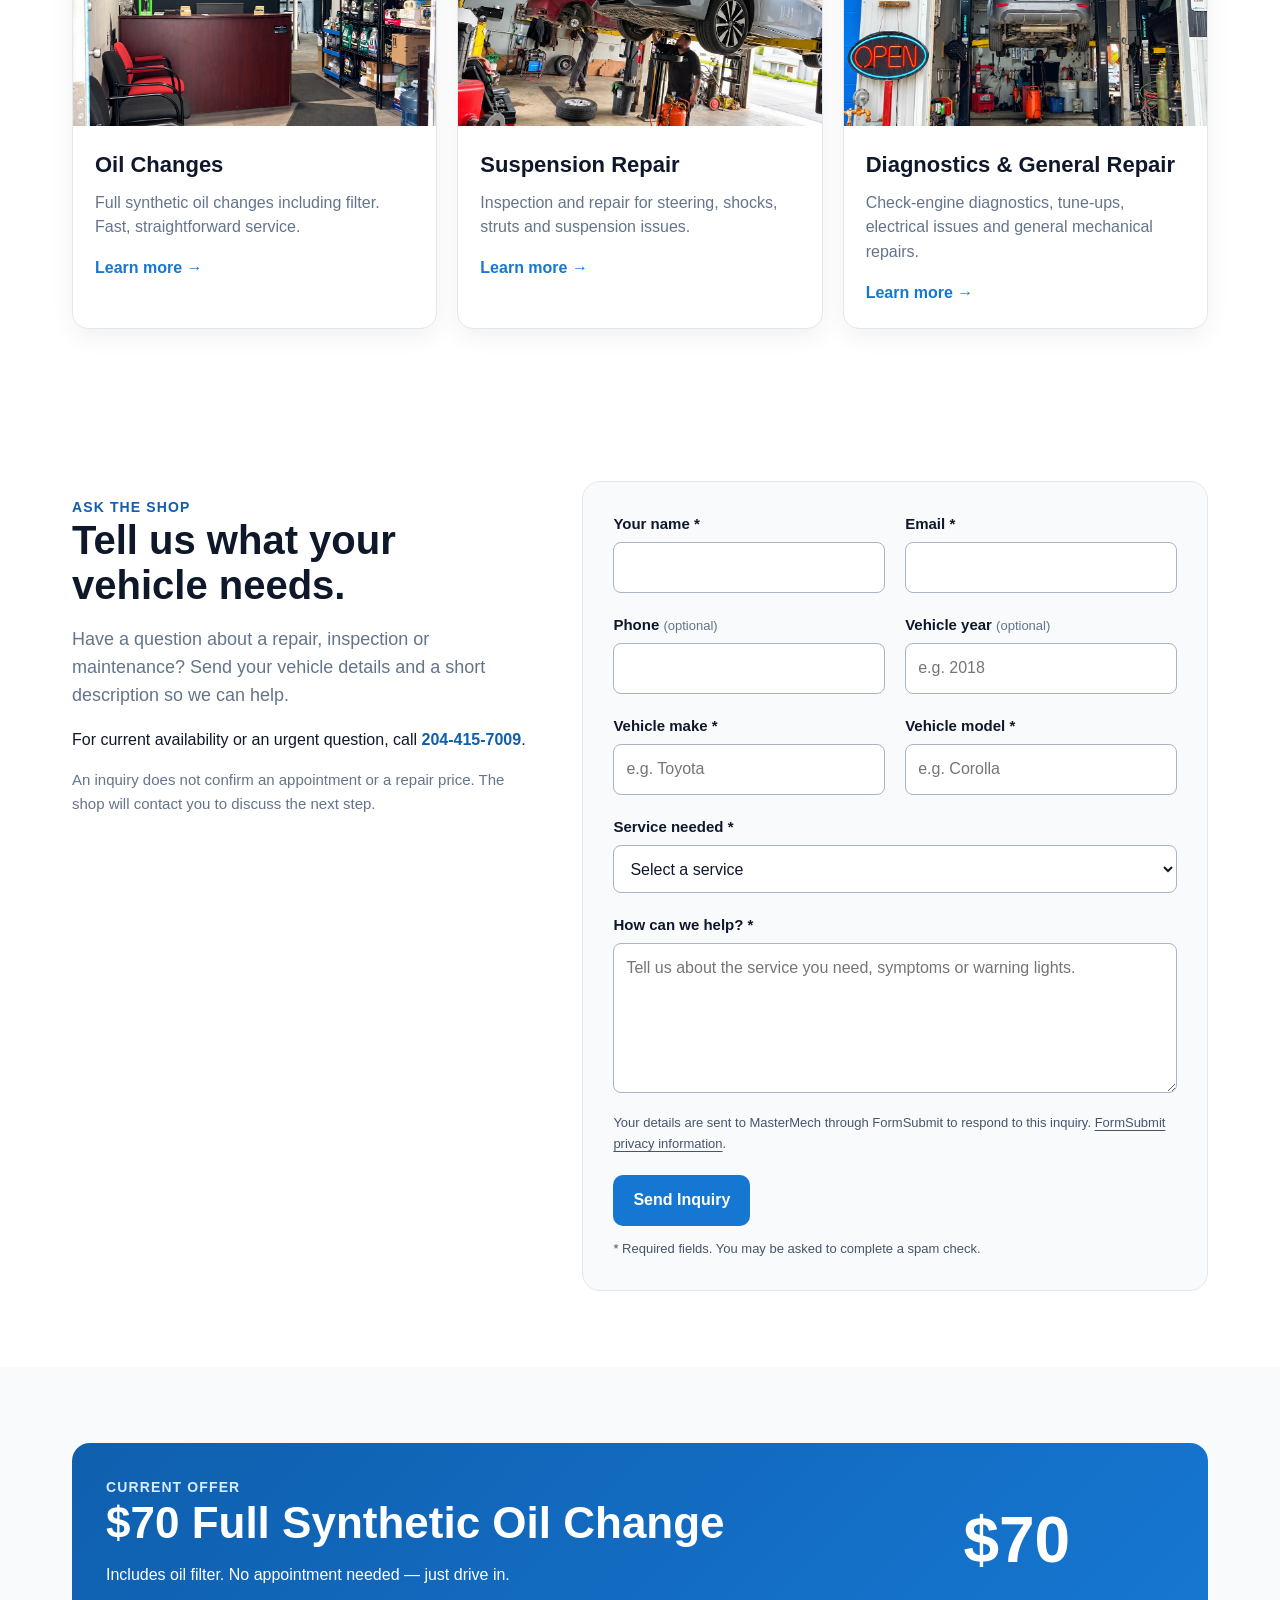
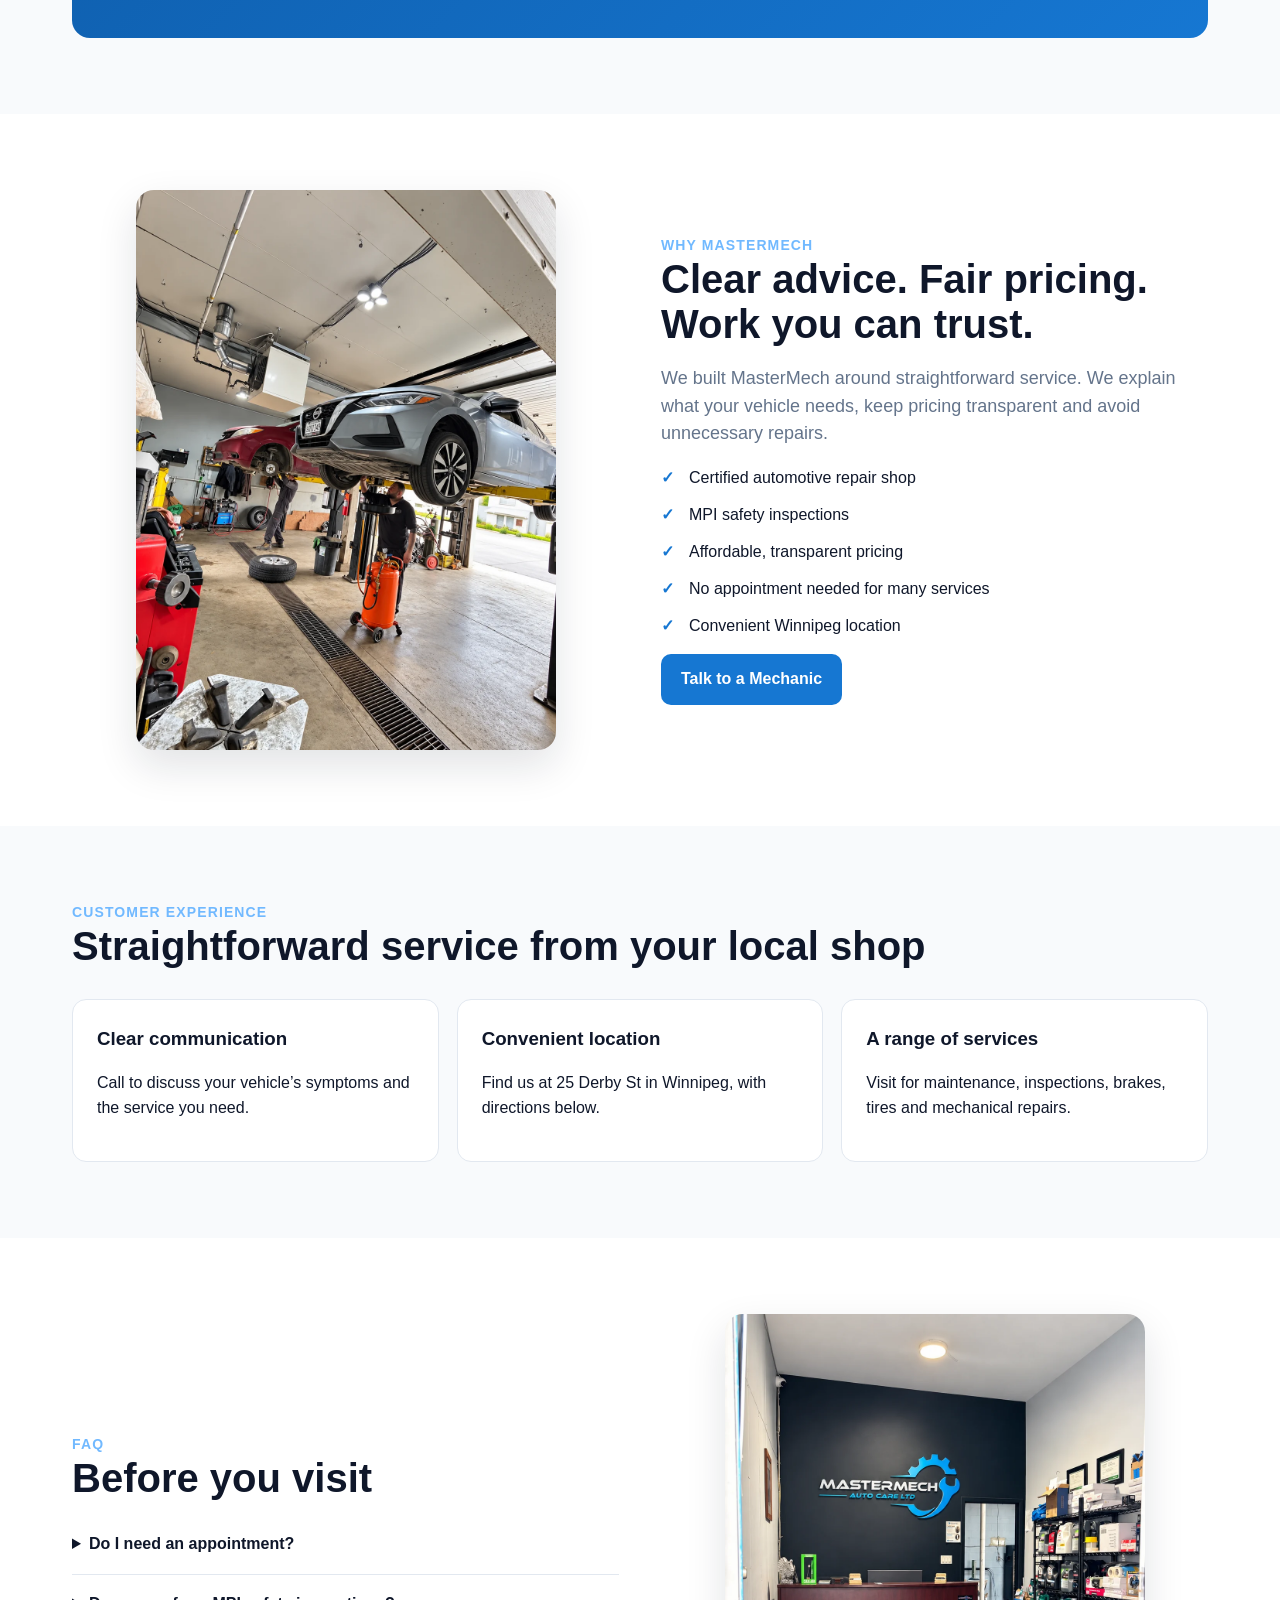
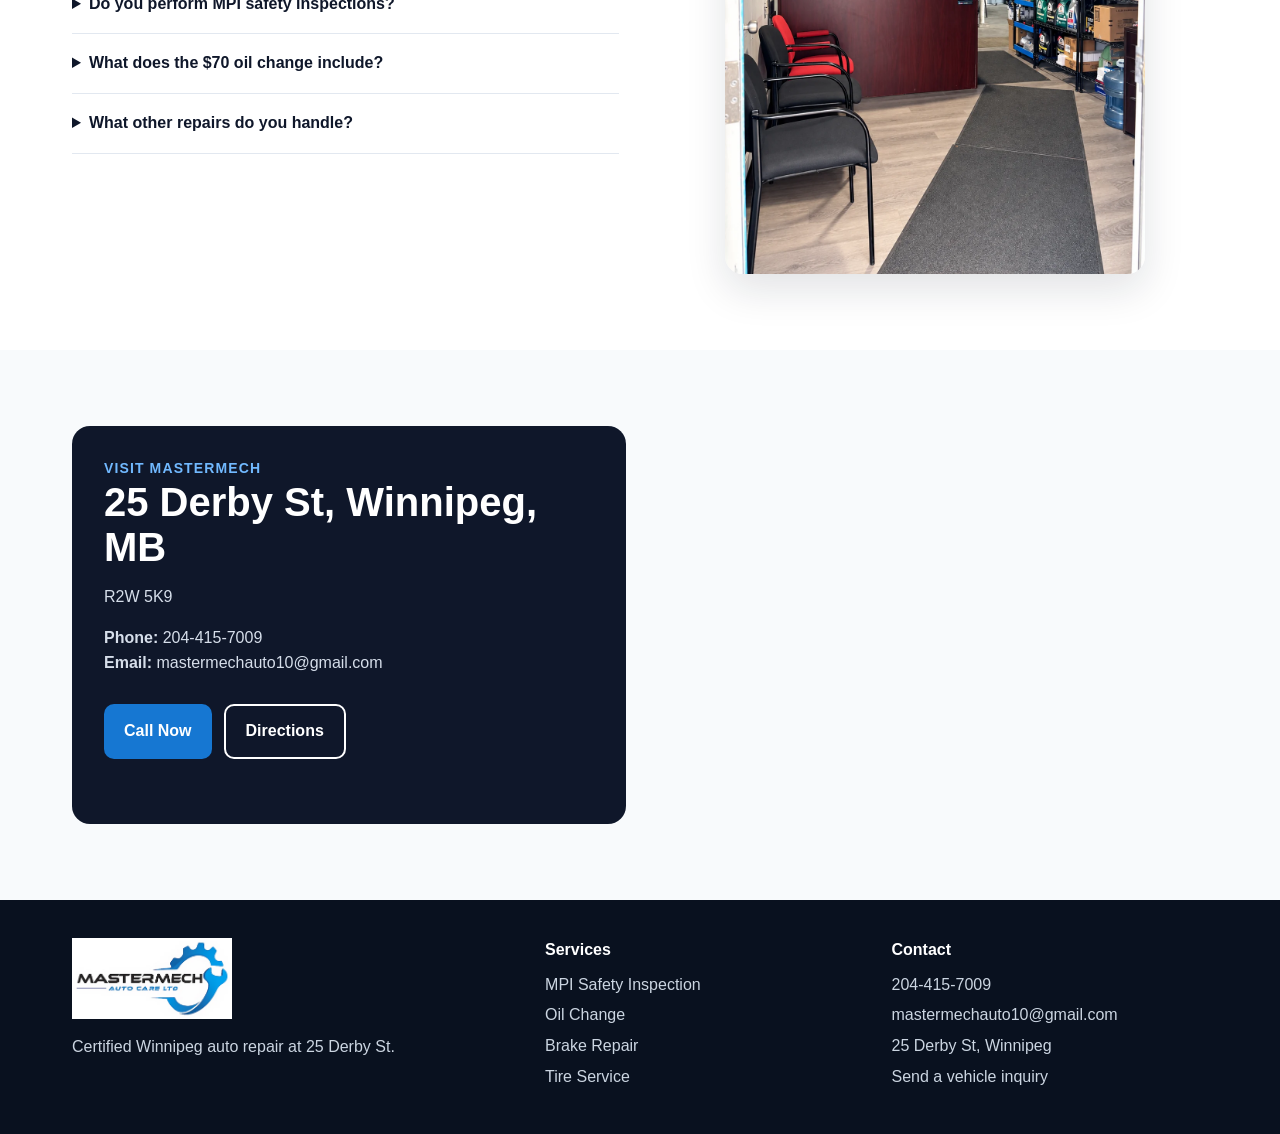
==== commit e20c5e5b: "Move vehicle inquiry form directly below services" ====
--- a/index.html
+++ b/index.html
@@ -12,12 +12,12 @@
 <article class="card"><img alt="MasterMech Auto Care Winnipeg reception" decoding="async" height="1448" loading="lazy" src="assets/reception.webp" width="1086"/><div class="pad"><h3>Oil Changes</h3><p>Full synthetic oil changes including filter. Fast, straightforward service.</p><a href="/oil-change-winnipeg">Learn more →</a></div></article>
 <article class="card"><img alt="Suspension repair Winnipeg" decoding="async" height="1448" loading="lazy" src="assets/shop.webp" width="1086"/><div class="pad"><h3>Suspension Repair</h3><p>Inspection and repair for steering, shocks, struts and suspension issues.</p><a href="/suspension-repair-winnipeg">Learn more →</a></div></article>
 <article class="card"><img alt="Auto diagnostics Winnipeg" decoding="async" height="1448" loading="lazy" src="assets/hero.webp" width="1086"/><div class="pad"><h3>Diagnostics &amp; General Repair</h3><p>Check-engine diagnostics, tune-ups, electrical issues and general mechanical repairs.</p><a href="/auto-diagnostics-winnipeg">Learn more →</a></div></article>
-</div></div></section>
+</div></div></section><section aria-labelledby="inquiry-title" class="section inquiry-section" id="inquiry"><div class="wrap inquiry-layout"><div class="inquiry-intro"><div class="eyebrow">Ask the shop</div><h2 id="inquiry-title">Tell us what your vehicle needs.</h2><p class="lead">Have a question about a repair, inspection or maintenance? Send your vehicle details and a short description so we can help.</p><p>For current availability or an urgent question, call <a class="text-link" href="tel:+12044157009">204-415-7009</a>.</p><p class="inquiry-note">An inquiry does not confirm an appointment or a repair price. The shop will contact you to discuss the next step.</p></div><form action="https://formsubmit.co/mastermechauto10@gmail.com" class="inquiry-form" method="POST"><input name="_subject" type="hidden" value="MasterMech website — vehicle inquiry"/><input name="_template" type="hidden" value="table"/><input name="_next" type="hidden" value="https://mastermech-website.pages.dev/inquiry-thank-you"/><input name="_url" type="hidden" value="https://mastermech-website.pages.dev/#inquiry"/><div aria-hidden="true" class="form-honeypot"><label for="inquiry-honey">Leave this field empty</label><input autocomplete="off" id="inquiry-honey" name="_honey" tabindex="-1" type="text"/></div><div class="form-grid"><div class="form-field"><label for="inquiry-name">Your name <span aria-hidden="true">*</span></label><input autocomplete="name" id="inquiry-name" maxlength="100" name="name" required="" type="text"/></div><div class="form-field"><label for="inquiry-email">Email <span aria-hidden="true">*</span></label><input autocomplete="email" id="inquiry-email" maxlength="254" name="email" required="" type="email"/></div><div class="form-field"><label for="inquiry-phone">Phone <span class="optional">(optional)</span></label><input autocomplete="tel" id="inquiry-phone" maxlength="30" name="phone" type="tel"/></div><div class="form-field"><label for="inquiry-year">Vehicle year <span class="optional">(optional)</span></label><input id="inquiry-year" inputmode="numeric" max="2027" min="1900" name="vehicle_year" placeholder="e.g. 2018" type="number"/></div><div class="form-field"><label for="inquiry-make">Vehicle make <span aria-hidden="true">*</span></label><input id="inquiry-make" maxlength="80" name="vehicle_make" placeholder="e.g. Toyota" required="" type="text"/></div><div class="form-field"><label for="inquiry-model">Vehicle model <span aria-hidden="true">*</span></label><input id="inquiry-model" maxlength="100" name="vehicle_model" placeholder="e.g. Corolla" required="" type="text"/></div><div class="form-field form-wide"><label for="inquiry-service">Service needed <span aria-hidden="true">*</span></label><select id="inquiry-service" name="service" required=""><option value="">Select a service</option><option>MPI safety inspection</option><option>Oil change</option><option>Brake repair</option><option>Tires and balancing</option><option>Steering or suspension</option><option>Diagnostics or general repair</option><option>Other / not sure</option></select></div><div class="form-field form-wide"><label for="inquiry-message">How can we help? <span aria-hidden="true">*</span></label><textarea id="inquiry-message" maxlength="3000" name="message" placeholder="Tell us about the service you need, symptoms or warning lights." required="" rows="5"></textarea></div></div><p class="form-privacy">Your details are sent to MasterMech through FormSubmit to respond to this inquiry. <a href="https://formsubmit.co/privacy.pdf" rel="noopener noreferrer" target="_blank">FormSubmit privacy information</a>.</p><button class="btn" type="submit">Send Inquiry</button><p class="form-required">* Required fields. You may be asked to complete a spam check.</p></form></div></section>
 <section class="section gray"><div class="wrap"><div class="offer"><div><div class="eyebrow" style="color:#d8ecff">Current Offer</div><h2>$70 Full Synthetic Oil Change</h2><p>Includes oil filter. No appointment needed — just drive in.</p></div><div class="price">$70</div></div></div></section>
 <section class="section" id="about"><div class="wrap split"><img alt="Inside MasterMech Auto Care repair shop in Winnipeg" decoding="async" height="1448" loading="lazy" src="assets/shop.webp" width="1086"/><div><div class="eyebrow">Why MasterMech</div><h2>Clear advice. Fair pricing. Work you can trust.</h2><p class="lead">We built MasterMech around straightforward service. We explain what your vehicle needs, keep pricing transparent and avoid unnecessary repairs.</p><ul class="ticks"><li>Certified automotive repair shop</li><li>MPI safety inspections</li><li>Affordable, transparent pricing</li><li>No appointment needed for many services</li><li>Convenient Winnipeg location</li></ul><a class="btn" href="tel:+12044157009">Talk to a Mechanic</a></div></div></section>
 <section class="section gray" id="experience"><div class="wrap"><div class="eyebrow">Customer Experience</div><h2>Straightforward service from your local shop</h2><div class="reviews"><div class="review"><h3>Clear communication</h3><p>Call to discuss your vehicle’s symptoms and the service you need.</p></div><div class="review"><h3>Convenient location</h3><p>Find us at 25 Derby St in Winnipeg, with directions below.</p></div><div class="review"><h3>A range of services</h3><p>Visit for maintenance, inspections, brakes, tires and mechanical repairs.</p></div></div></div></section>
 <section class="section"><div class="wrap split"><div class="faq"><div class="eyebrow">FAQ</div><h2>Before you visit</h2><details><summary>Do I need an appointment?</summary><p>No appointment is required for many services. Call ahead if you want to confirm current availability.</p></details><details><summary>Do you perform MPI safety inspections?</summary><p>Yes. MasterMech offers vehicle safety inspections in Winnipeg.</p></details><details><summary>What does the $70 oil change include?</summary><p>The current offer is a full synthetic oil change including an oil filter.</p></details><details><summary>What other repairs do you handle?</summary><p>We handle brakes, tires, suspension, diagnostics, tune-ups, maintenance and general mechanical repairs.</p></details></div><img alt="MasterMech Auto Care customer reception Winnipeg" decoding="async" height="1448" loading="lazy" src="assets/reception.webp" width="1086"/></div></section>
-<section aria-labelledby="inquiry-title" class="section inquiry-section" id="inquiry"><div class="wrap inquiry-layout"><div class="inquiry-intro"><div class="eyebrow">Ask the shop</div><h2 id="inquiry-title">Tell us what your vehicle needs.</h2><p class="lead">Have a question about a repair, inspection or maintenance? Send your vehicle details and a short description so we can help.</p><p>For current availability or an urgent question, call <a class="text-link" href="tel:+12044157009">204-415-7009</a>.</p><p class="inquiry-note">An inquiry does not confirm an appointment or a repair price. The shop will contact you to discuss the next step.</p></div><form action="https://formsubmit.co/mastermechauto10@gmail.com" class="inquiry-form" method="POST"><input name="_subject" type="hidden" value="MasterMech website — vehicle inquiry"/><input name="_template" type="hidden" value="table"/><input name="_next" type="hidden" value="https://mastermech-website.pages.dev/inquiry-thank-you"/><input name="_url" type="hidden" value="https://mastermech-website.pages.dev/#inquiry"/><div aria-hidden="true" class="form-honeypot"><label for="inquiry-honey">Leave this field empty</label><input autocomplete="off" id="inquiry-honey" name="_honey" tabindex="-1" type="text"/></div><div class="form-grid"><div class="form-field"><label for="inquiry-name">Your name <span aria-hidden="true">*</span></label><input autocomplete="name" id="inquiry-name" maxlength="100" name="name" required="" type="text"/></div><div class="form-field"><label for="inquiry-email">Email <span aria-hidden="true">*</span></label><input autocomplete="email" id="inquiry-email" maxlength="254" name="email" required="" type="email"/></div><div class="form-field"><label for="inquiry-phone">Phone <span class="optional">(optional)</span></label><input autocomplete="tel" id="inquiry-phone" maxlength="30" name="phone" type="tel"/></div><div class="form-field"><label for="inquiry-year">Vehicle year <span class="optional">(optional)</span></label><input id="inquiry-year" inputmode="numeric" max="2027" min="1900" name="vehicle_year" placeholder="e.g. 2018" type="number"/></div><div class="form-field"><label for="inquiry-make">Vehicle make <span aria-hidden="true">*</span></label><input id="inquiry-make" maxlength="80" name="vehicle_make" placeholder="e.g. Toyota" required="" type="text"/></div><div class="form-field"><label for="inquiry-model">Vehicle model <span aria-hidden="true">*</span></label><input id="inquiry-model" maxlength="100" name="vehicle_model" placeholder="e.g. Corolla" required="" type="text"/></div><div class="form-field form-wide"><label for="inquiry-service">Service needed <span aria-hidden="true">*</span></label><select id="inquiry-service" name="service" required=""><option value="">Select a service</option><option>MPI safety inspection</option><option>Oil change</option><option>Brake repair</option><option>Tires and balancing</option><option>Steering or suspension</option><option>Diagnostics or general repair</option><option>Other / not sure</option></select></div><div class="form-field form-wide"><label for="inquiry-message">How can we help? <span aria-hidden="true">*</span></label><textarea id="inquiry-message" maxlength="3000" name="message" placeholder="Tell us about the service you need, symptoms or warning lights." required="" rows="5"></textarea></div></div><p class="form-privacy">Your details are sent to MasterMech through FormSubmit to respond to this inquiry. <a href="https://formsubmit.co/privacy.pdf" rel="noopener noreferrer" target="_blank">FormSubmit privacy information</a>.</p><button class="btn" type="submit">Send Inquiry</button><p class="form-required">* Required fields. You may be asked to complete a spam check.</p></form></div></section><section class="section gray" id="visit"><div class="wrap visit"><div class="contactbox"><div class="eyebrow">Visit MasterMech</div><h2>25 Derby St, Winnipeg, MB</h2><p>R2W 5K9</p><p><strong>Phone:</strong> <a href="tel:+12044157009">204-415-7009</a><br/><strong>Email:</strong> <a href="mailto:mastermechauto10@gmail.com">mastermechauto10@gmail.com</a></p><div class="cta-row"><a class="btn" href="tel:+12044157009">Call Now</a><a class="btn alt" href="https://www.google.com/maps/search/?api=1&amp;query=25+Derby+St+Winnipeg+MB" rel="noopener noreferrer" style="color:#fff;border-color:#fff;background:transparent" target="_blank">Directions</a></div></div><div class="map"><iframe loading="lazy" src="https://www.google.com/maps?q=25%20Derby%20St%20Winnipeg%20MB&amp;output=embed" title="Map to MasterMech Auto Care Ltd."></iframe></div></div></section>
+<section class="section gray" id="visit"><div class="wrap visit"><div class="contactbox"><div class="eyebrow">Visit MasterMech</div><h2>25 Derby St, Winnipeg, MB</h2><p>R2W 5K9</p><p><strong>Phone:</strong> <a href="tel:+12044157009">204-415-7009</a><br/><strong>Email:</strong> <a href="mailto:mastermechauto10@gmail.com">mastermechauto10@gmail.com</a></p><div class="cta-row"><a class="btn" href="tel:+12044157009">Call Now</a><a class="btn alt" href="https://www.google.com/maps/search/?api=1&amp;query=25+Derby+St+Winnipeg+MB" rel="noopener noreferrer" style="color:#fff;border-color:#fff;background:transparent" target="_blank">Directions</a></div></div><div class="map"><iframe loading="lazy" src="https://www.google.com/maps?q=25%20Derby%20St%20Winnipeg%20MB&amp;output=embed" title="Map to MasterMech Auto Care Ltd."></iframe></div></div></section>
 </main><footer class="footer"><div class="wrap"><div><img alt="MasterMech Auto Care Ltd." class="logo" decoding="async" height="351" src="assets/logo.webp" width="690"/><p>Certified Winnipeg auto repair at 25 Derby St.</p></div><div><h4>Services</h4><a href="/mpi-safety-inspection-winnipeg">MPI Safety Inspection</a><a href="/oil-change-winnipeg">Oil Change</a><a href="/brake-repair-winnipeg">Brake Repair</a><a href="/tire-service-winnipeg">Tire Service</a></div><div><h4>Contact</h4><a href="tel:+12044157009">204-415-7009</a><a href="mailto:mastermechauto10@gmail.com">mastermechauto10@gmail.com</a><span>25 Derby St, Winnipeg</span><a href="#inquiry">Send a vehicle inquiry</a></div></div></footer>
 <div class="mobilebar"><a class="btn alt" href="https://www.google.com/maps/search/?api=1&amp;query=MasterMech+Auto+Care+25+Derby+St+Winnipeg+MB">Directions</a><a class="btn" href="tel:+12044157009">Call Now</a></div><script src="script.js"></script></body></html>
 
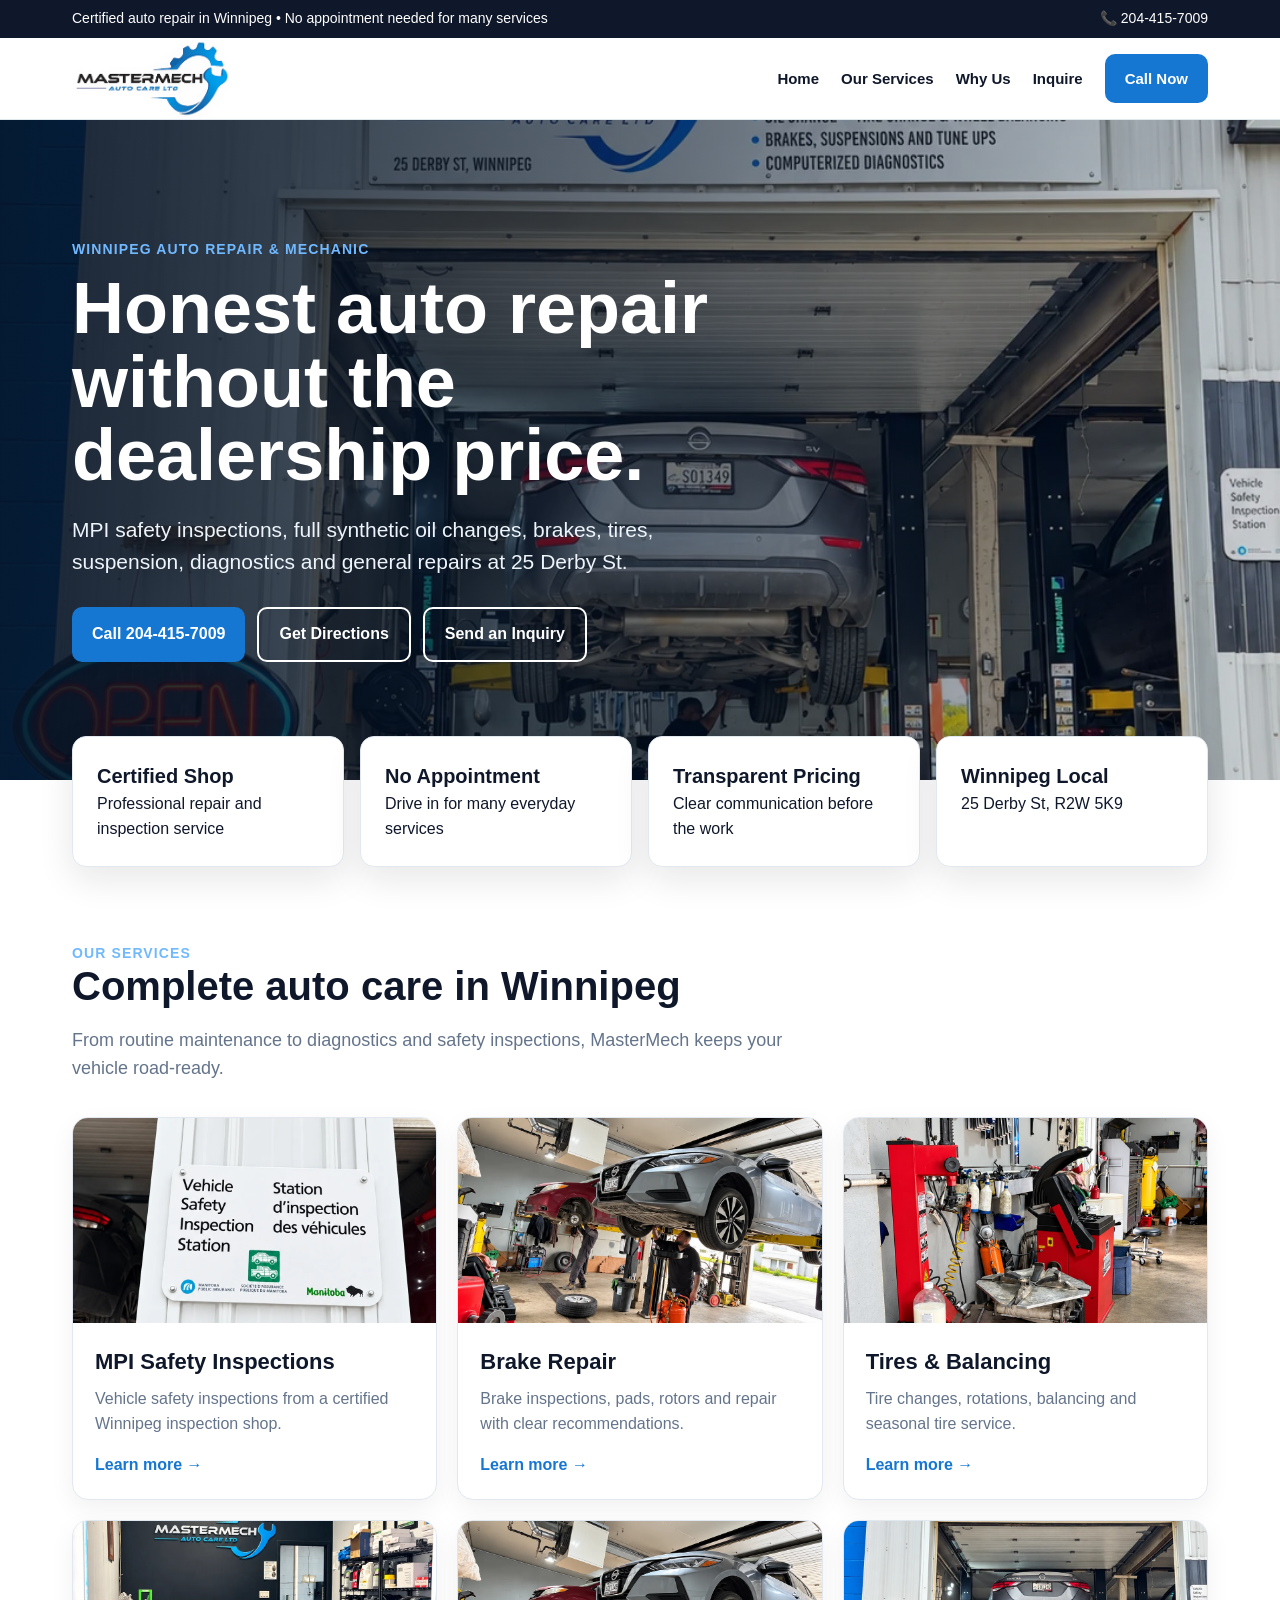
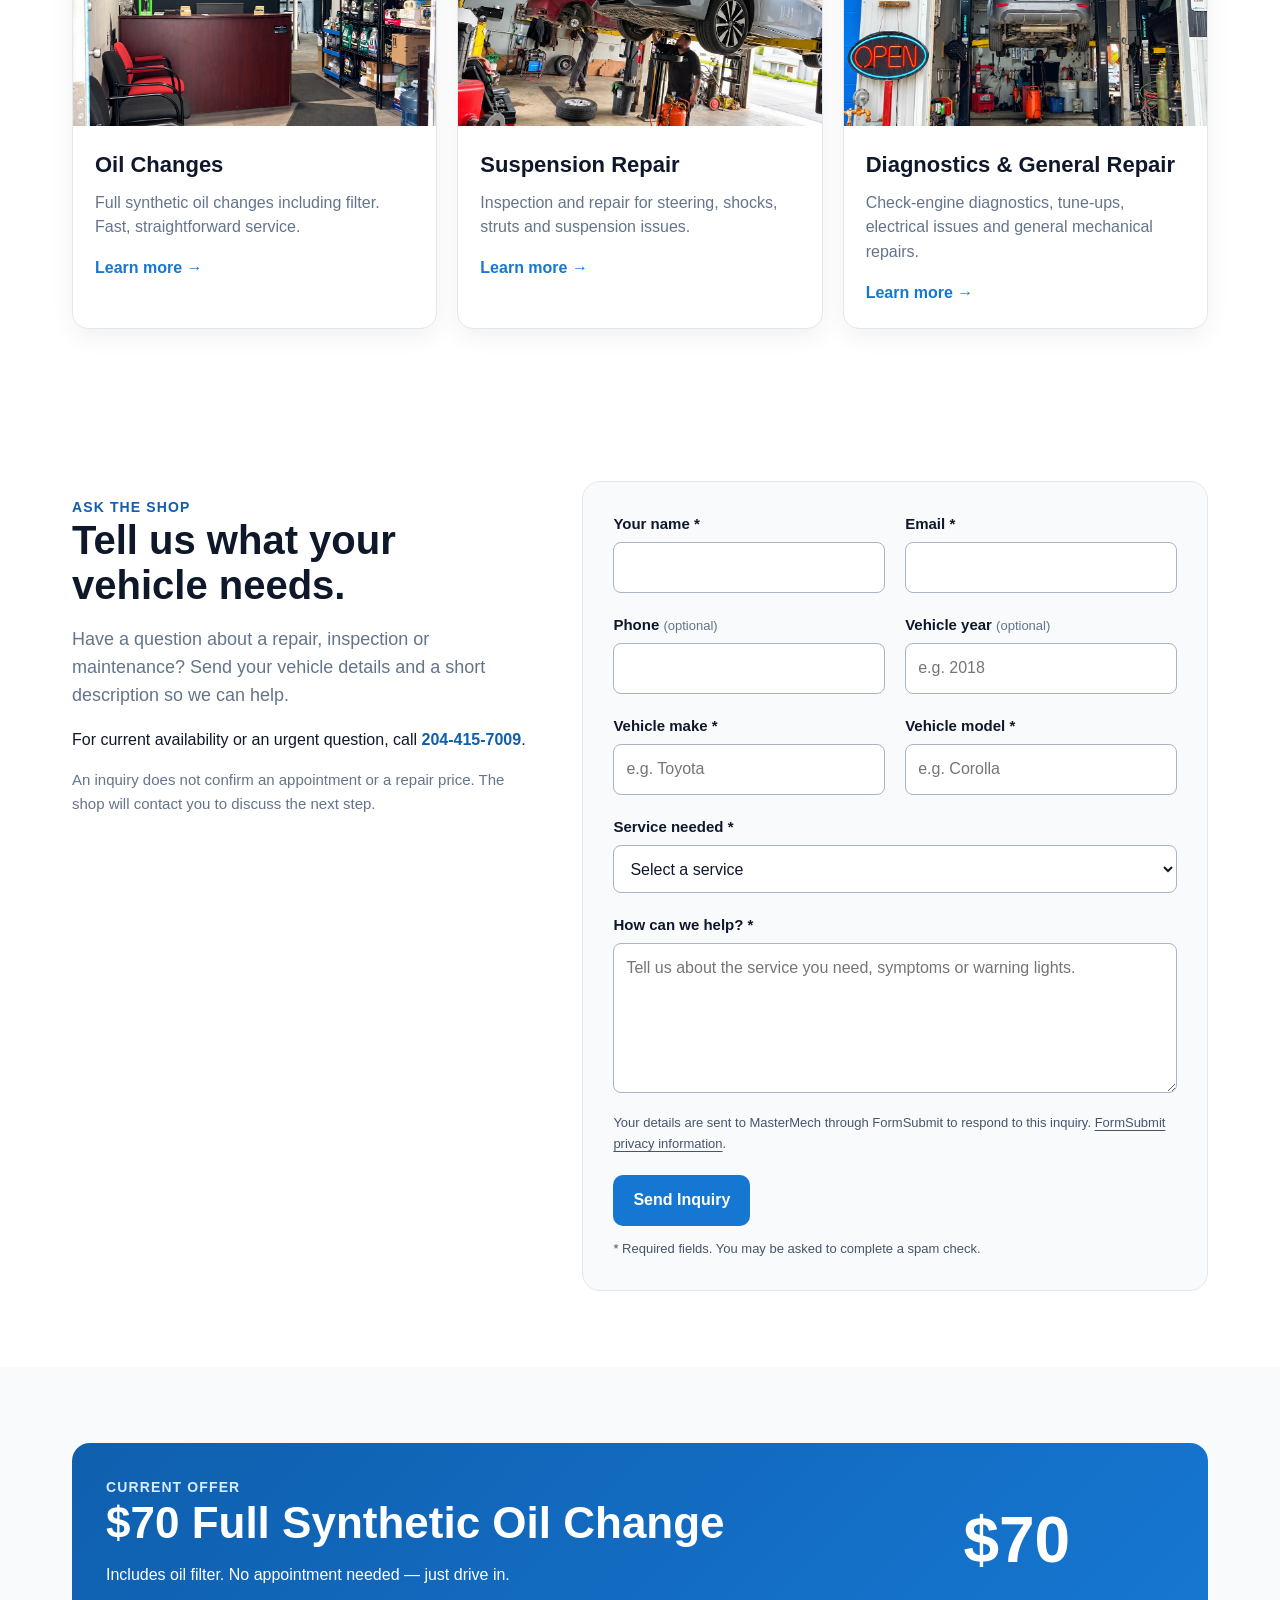
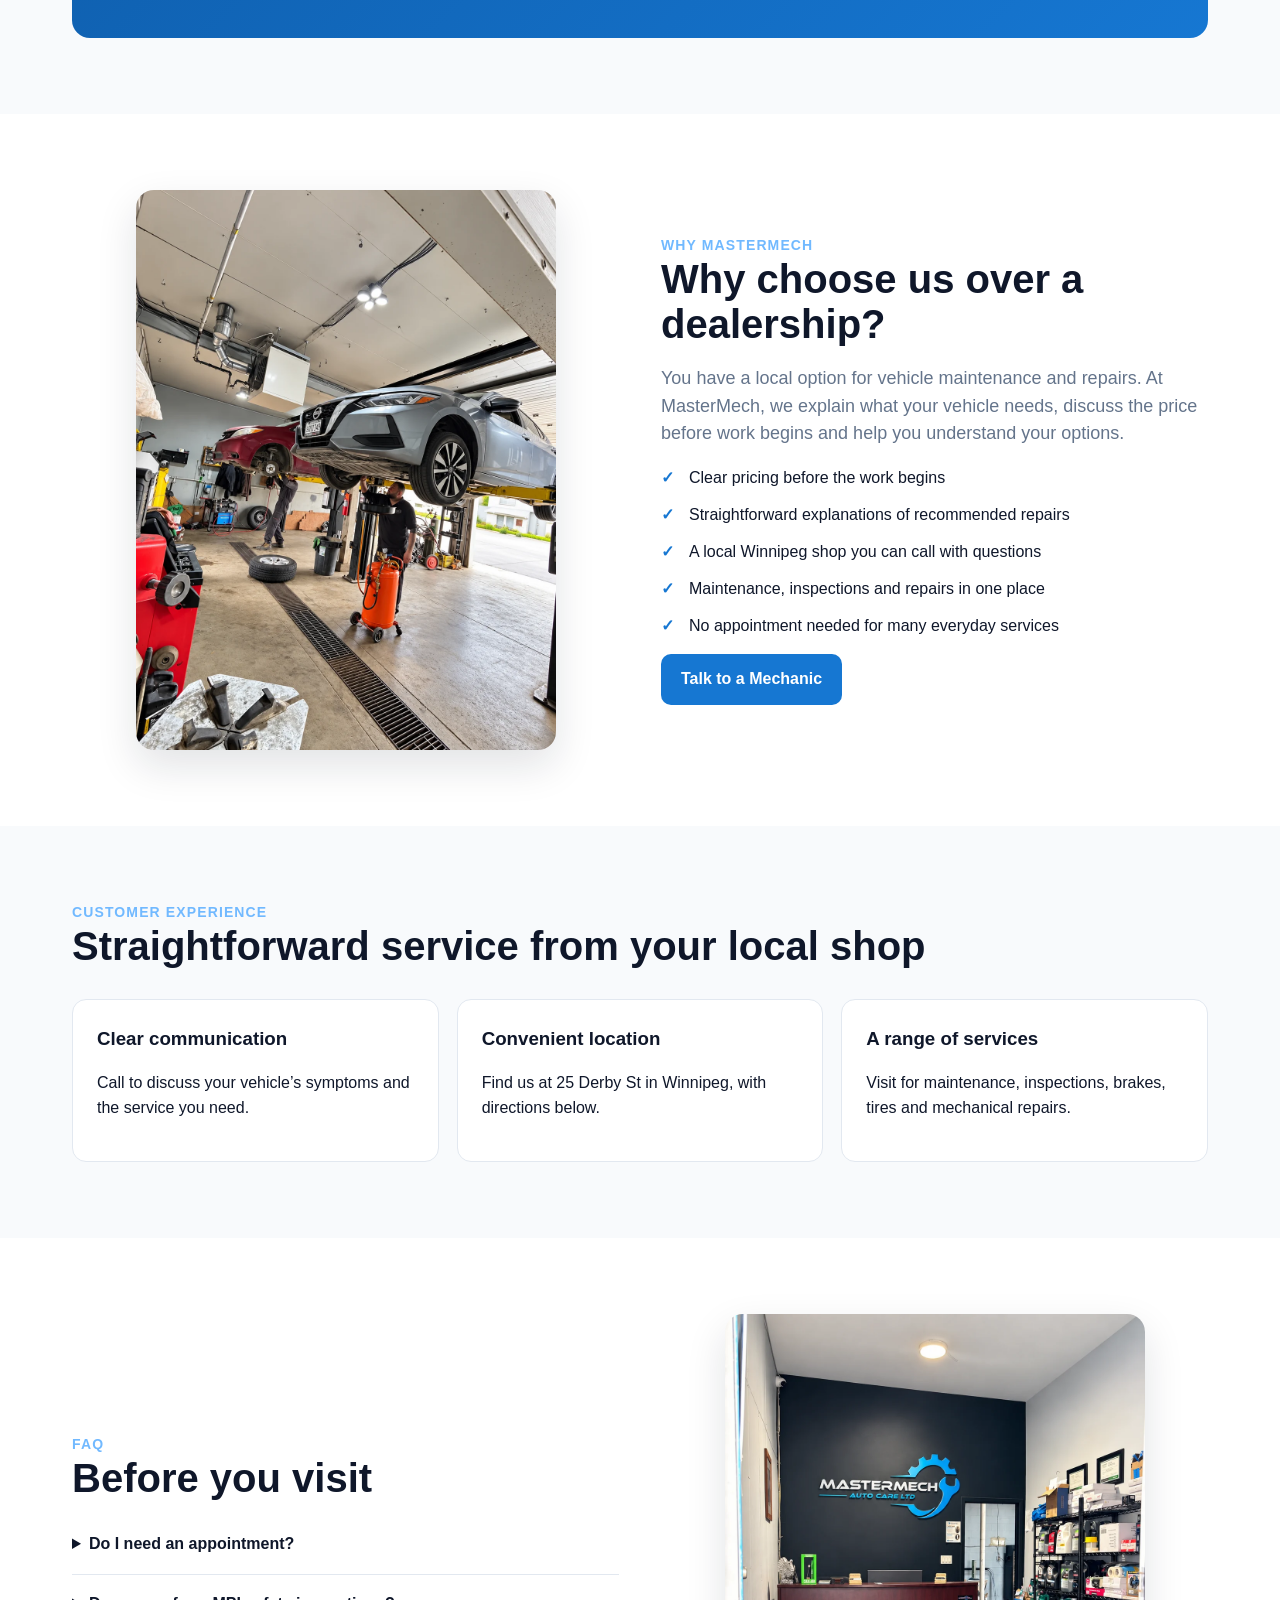
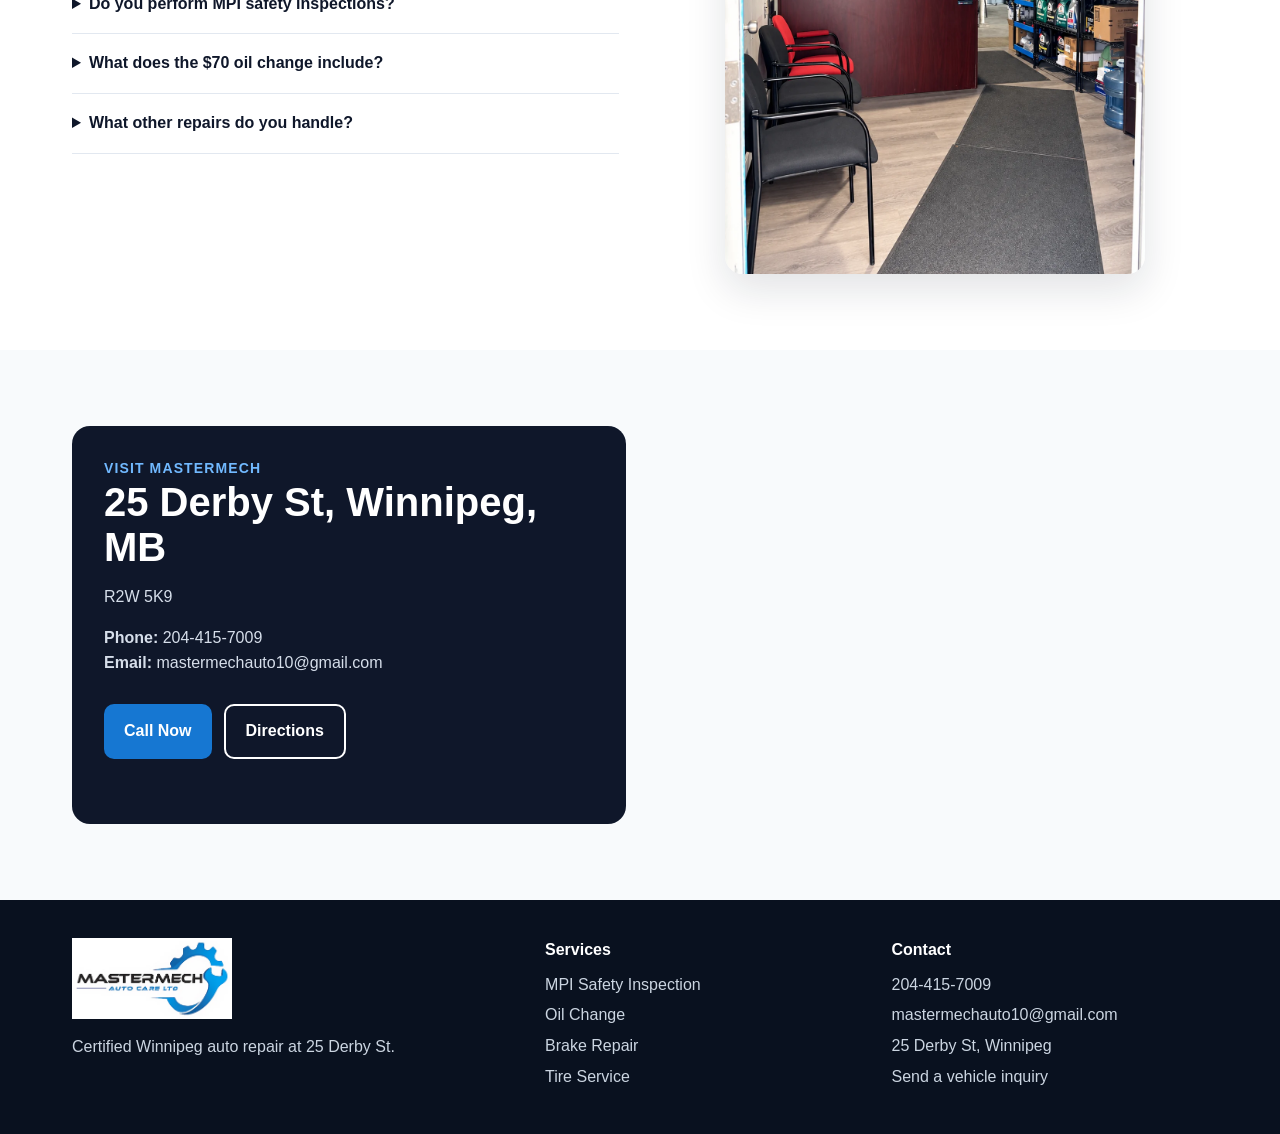
==== commit 3ab7719f: "Simplify navigation and explain the alternative to dealership service" ====
--- a/index.html
+++ b/index.html
@@ -2,7 +2,7 @@
 
 <html lang="en-CA"><head><meta charset="utf-8"/><meta content="width=device-width,initial-scale=1" name="viewport"/><title>Auto Repair Winnipeg | MasterMech Auto Care Ltd.</title><meta content="MasterMech Auto Care Ltd. is a certified auto repair shop in Winnipeg offering MPI safety inspections, oil changes, brakes, tires, suspension, diagnostics and general repairs. No appointment needed for many services." name="description"/><link href="https://mastermech-website.pages.dev/" rel="canonical"/><link href="styles.css?v=inquiry-v1" rel="stylesheet"/><script type="application/ld+json">{"@context":"https://schema.org","@type":"AutoRepair","name":"MasterMech Auto Care Ltd.","url":"https://mastermech-website.pages.dev/","telephone":"+1-204-415-7009","email":"mastermechauto10@gmail.com","address":{"@type":"PostalAddress","streetAddress":"25 Derby St","addressLocality":"Winnipeg","addressRegion":"MB","postalCode":"R2W 5K9","addressCountry":"CA"},"areaServed":"Winnipeg, Manitoba","priceRange":"$$","image":"https://mastermech-website.pages.dev/assets/hero.webp"}</script><meta content="website" property="og:type"/><meta content="Auto Repair Winnipeg | MasterMech Auto Care Ltd." property="og:title"/><meta content="MasterMech Auto Care Ltd. is a certified auto repair shop in Winnipeg offering MPI safety inspections, oil changes, brakes, tires, suspension, diagnostics and general repairs. No appointment needed for many services." property="og:description"/><meta content="https://mastermech-website.pages.dev/" property="og:url"/><meta content="https://mastermech-website.pages.dev/assets/hero.webp" property="og:image"/></head><body><a class="skip-link" href="#main-content">Skip to content</a>
 <div class="topbar"><div class="wrap"><span>Certified auto repair in Winnipeg • No appointment needed for many services</span><span>📞 <a href="tel:+12044157009">204-415-7009</a></span></div></div>
-<header class="nav"><div class="wrap"><a href="/"><img alt="MasterMech Auto Care Ltd. logo" class="logo" decoding="async" height="351" src="assets/logo.webp" width="690"/></a><nav class="navlinks"><a href="#services">Services</a><a href="#about">Why Us</a><a href="#experience">Why Visit</a><a href="#visit">Visit</a><a href="#inquiry">Inquire</a><a class="btn" href="tel:+12044157009">Call Now</a></nav></div></header>
+<header class="nav"><div class="wrap"><a href="/"><img alt="MasterMech Auto Care Ltd. logo" class="logo" decoding="async" height="351" src="assets/logo.webp" width="690"/></a><nav aria-label="Main navigation" class="navlinks"><a aria-current="page" href="/">Home</a><a href="#services">Our Services</a><a href="#about">Why Us</a><a href="#inquiry">Inquire</a><a class="btn" href="tel:+12044157009">Call Now</a></nav></div></header>
 <main id="main-content"><section class="hero"><div class="wrap"><div class="content"><div class="eyebrow">Winnipeg Auto Repair &amp; Mechanic</div><h1>Honest auto repair without the dealership price.</h1><p>MPI safety inspections, full synthetic oil changes, brakes, tires, suspension, diagnostics and general repairs at 25 Derby St.</p><div class="cta-row"><a class="btn" href="tel:+12044157009">Call 204-415-7009</a><a class="btn alt" href="#visit">Get Directions</a><a class="btn alt" href="#inquiry">Send an Inquiry</a></div></div></div></section>
 <div class="wrap"><div class="trust"><div><strong>Certified Shop</strong><span>Professional repair and inspection service</span></div><div><strong>No Appointment</strong><span>Drive in for many everyday services</span></div><div><strong>Transparent Pricing</strong><span>Clear communication before the work</span></div><div><strong>Winnipeg Local</strong><span>25 Derby St, R2W 5K9</span></div></div></div>
 <section class="section" id="services"><div class="wrap"><div class="eyebrow">Our Services</div><h2>Complete auto care in Winnipeg</h2><p class="lead">From routine maintenance to diagnostics and safety inspections, MasterMech keeps your vehicle road-ready.</p><div class="grid3">
@@ -14,7 +14,7 @@
 <article class="card"><img alt="Auto diagnostics Winnipeg" decoding="async" height="1448" loading="lazy" src="assets/hero.webp" width="1086"/><div class="pad"><h3>Diagnostics &amp; General Repair</h3><p>Check-engine diagnostics, tune-ups, electrical issues and general mechanical repairs.</p><a href="/auto-diagnostics-winnipeg">Learn more →</a></div></article>
 </div></div></section><section aria-labelledby="inquiry-title" class="section inquiry-section" id="inquiry"><div class="wrap inquiry-layout"><div class="inquiry-intro"><div class="eyebrow">Ask the shop</div><h2 id="inquiry-title">Tell us what your vehicle needs.</h2><p class="lead">Have a question about a repair, inspection or maintenance? Send your vehicle details and a short description so we can help.</p><p>For current availability or an urgent question, call <a class="text-link" href="tel:+12044157009">204-415-7009</a>.</p><p class="inquiry-note">An inquiry does not confirm an appointment or a repair price. The shop will contact you to discuss the next step.</p></div><form action="https://formsubmit.co/mastermechauto10@gmail.com" class="inquiry-form" method="POST"><input name="_subject" type="hidden" value="MasterMech website — vehicle inquiry"/><input name="_template" type="hidden" value="table"/><input name="_next" type="hidden" value="https://mastermech-website.pages.dev/inquiry-thank-you"/><input name="_url" type="hidden" value="https://mastermech-website.pages.dev/#inquiry"/><div aria-hidden="true" class="form-honeypot"><label for="inquiry-honey">Leave this field empty</label><input autocomplete="off" id="inquiry-honey" name="_honey" tabindex="-1" type="text"/></div><div class="form-grid"><div class="form-field"><label for="inquiry-name">Your name <span aria-hidden="true">*</span></label><input autocomplete="name" id="inquiry-name" maxlength="100" name="name" required="" type="text"/></div><div class="form-field"><label for="inquiry-email">Email <span aria-hidden="true">*</span></label><input autocomplete="email" id="inquiry-email" maxlength="254" name="email" required="" type="email"/></div><div class="form-field"><label for="inquiry-phone">Phone <span class="optional">(optional)</span></label><input autocomplete="tel" id="inquiry-phone" maxlength="30" name="phone" type="tel"/></div><div class="form-field"><label for="inquiry-year">Vehicle year <span class="optional">(optional)</span></label><input id="inquiry-year" inputmode="numeric" max="2027" min="1900" name="vehicle_year" placeholder="e.g. 2018" type="number"/></div><div class="form-field"><label for="inquiry-make">Vehicle make <span aria-hidden="true">*</span></label><input id="inquiry-make" maxlength="80" name="vehicle_make" placeholder="e.g. Toyota" required="" type="text"/></div><div class="form-field"><label for="inquiry-model">Vehicle model <span aria-hidden="true">*</span></label><input id="inquiry-model" maxlength="100" name="vehicle_model" placeholder="e.g. Corolla" required="" type="text"/></div><div class="form-field form-wide"><label for="inquiry-service">Service needed <span aria-hidden="true">*</span></label><select id="inquiry-service" name="service" required=""><option value="">Select a service</option><option>MPI safety inspection</option><option>Oil change</option><option>Brake repair</option><option>Tires and balancing</option><option>Steering or suspension</option><option>Diagnostics or general repair</option><option>Other / not sure</option></select></div><div class="form-field form-wide"><label for="inquiry-message">How can we help? <span aria-hidden="true">*</span></label><textarea id="inquiry-message" maxlength="3000" name="message" placeholder="Tell us about the service you need, symptoms or warning lights." required="" rows="5"></textarea></div></div><p class="form-privacy">Your details are sent to MasterMech through FormSubmit to respond to this inquiry. <a href="https://formsubmit.co/privacy.pdf" rel="noopener noreferrer" target="_blank">FormSubmit privacy information</a>.</p><button class="btn" type="submit">Send Inquiry</button><p class="form-required">* Required fields. You may be asked to complete a spam check.</p></form></div></section>
 <section class="section gray"><div class="wrap"><div class="offer"><div><div class="eyebrow" style="color:#d8ecff">Current Offer</div><h2>$70 Full Synthetic Oil Change</h2><p>Includes oil filter. No appointment needed — just drive in.</p></div><div class="price">$70</div></div></div></section>
-<section class="section" id="about"><div class="wrap split"><img alt="Inside MasterMech Auto Care repair shop in Winnipeg" decoding="async" height="1448" loading="lazy" src="assets/shop.webp" width="1086"/><div><div class="eyebrow">Why MasterMech</div><h2>Clear advice. Fair pricing. Work you can trust.</h2><p class="lead">We built MasterMech around straightforward service. We explain what your vehicle needs, keep pricing transparent and avoid unnecessary repairs.</p><ul class="ticks"><li>Certified automotive repair shop</li><li>MPI safety inspections</li><li>Affordable, transparent pricing</li><li>No appointment needed for many services</li><li>Convenient Winnipeg location</li></ul><a class="btn" href="tel:+12044157009">Talk to a Mechanic</a></div></div></section>
+<section class="section" id="about"><div class="wrap split"><img alt="Inside MasterMech Auto Care repair shop in Winnipeg" decoding="async" height="1448" loading="lazy" src="assets/shop.webp" width="1086"/><div><div class="eyebrow">Why MasterMech</div><h2>Why choose us over a dealership?</h2><p class="lead">You have a local option for vehicle maintenance and repairs. At MasterMech, we explain what your vehicle needs, discuss the price before work begins and help you understand your options.</p><ul class="ticks"><li>Clear pricing before the work begins</li><li>Straightforward explanations of recommended repairs</li><li>A local Winnipeg shop you can call with questions</li><li>Maintenance, inspections and repairs in one place</li><li>No appointment needed for many everyday services</li></ul><a class="btn" href="tel:+12044157009">Talk to a Mechanic</a></div></div></section>
 <section class="section gray" id="experience"><div class="wrap"><div class="eyebrow">Customer Experience</div><h2>Straightforward service from your local shop</h2><div class="reviews"><div class="review"><h3>Clear communication</h3><p>Call to discuss your vehicle’s symptoms and the service you need.</p></div><div class="review"><h3>Convenient location</h3><p>Find us at 25 Derby St in Winnipeg, with directions below.</p></div><div class="review"><h3>A range of services</h3><p>Visit for maintenance, inspections, brakes, tires and mechanical repairs.</p></div></div></div></section>
 <section class="section"><div class="wrap split"><div class="faq"><div class="eyebrow">FAQ</div><h2>Before you visit</h2><details><summary>Do I need an appointment?</summary><p>No appointment is required for many services. Call ahead if you want to confirm current availability.</p></details><details><summary>Do you perform MPI safety inspections?</summary><p>Yes. MasterMech offers vehicle safety inspections in Winnipeg.</p></details><details><summary>What does the $70 oil change include?</summary><p>The current offer is a full synthetic oil change including an oil filter.</p></details><details><summary>What other repairs do you handle?</summary><p>We handle brakes, tires, suspension, diagnostics, tune-ups, maintenance and general mechanical repairs.</p></details></div><img alt="MasterMech Auto Care customer reception Winnipeg" decoding="async" height="1448" loading="lazy" src="assets/reception.webp" width="1086"/></div></section>
 <section class="section gray" id="visit"><div class="wrap visit"><div class="contactbox"><div class="eyebrow">Visit MasterMech</div><h2>25 Derby St, Winnipeg, MB</h2><p>R2W 5K9</p><p><strong>Phone:</strong> <a href="tel:+12044157009">204-415-7009</a><br/><strong>Email:</strong> <a href="mailto:mastermechauto10@gmail.com">mastermechauto10@gmail.com</a></p><div class="cta-row"><a class="btn" href="tel:+12044157009">Call Now</a><a class="btn alt" href="https://www.google.com/maps/search/?api=1&amp;query=25+Derby+St+Winnipeg+MB" rel="noopener noreferrer" style="color:#fff;border-color:#fff;background:transparent" target="_blank">Directions</a></div></div><div class="map"><iframe loading="lazy" src="https://www.google.com/maps?q=25%20Derby%20St%20Winnipeg%20MB&amp;output=embed" title="Map to MasterMech Auto Care Ltd."></iframe></div></div></section>
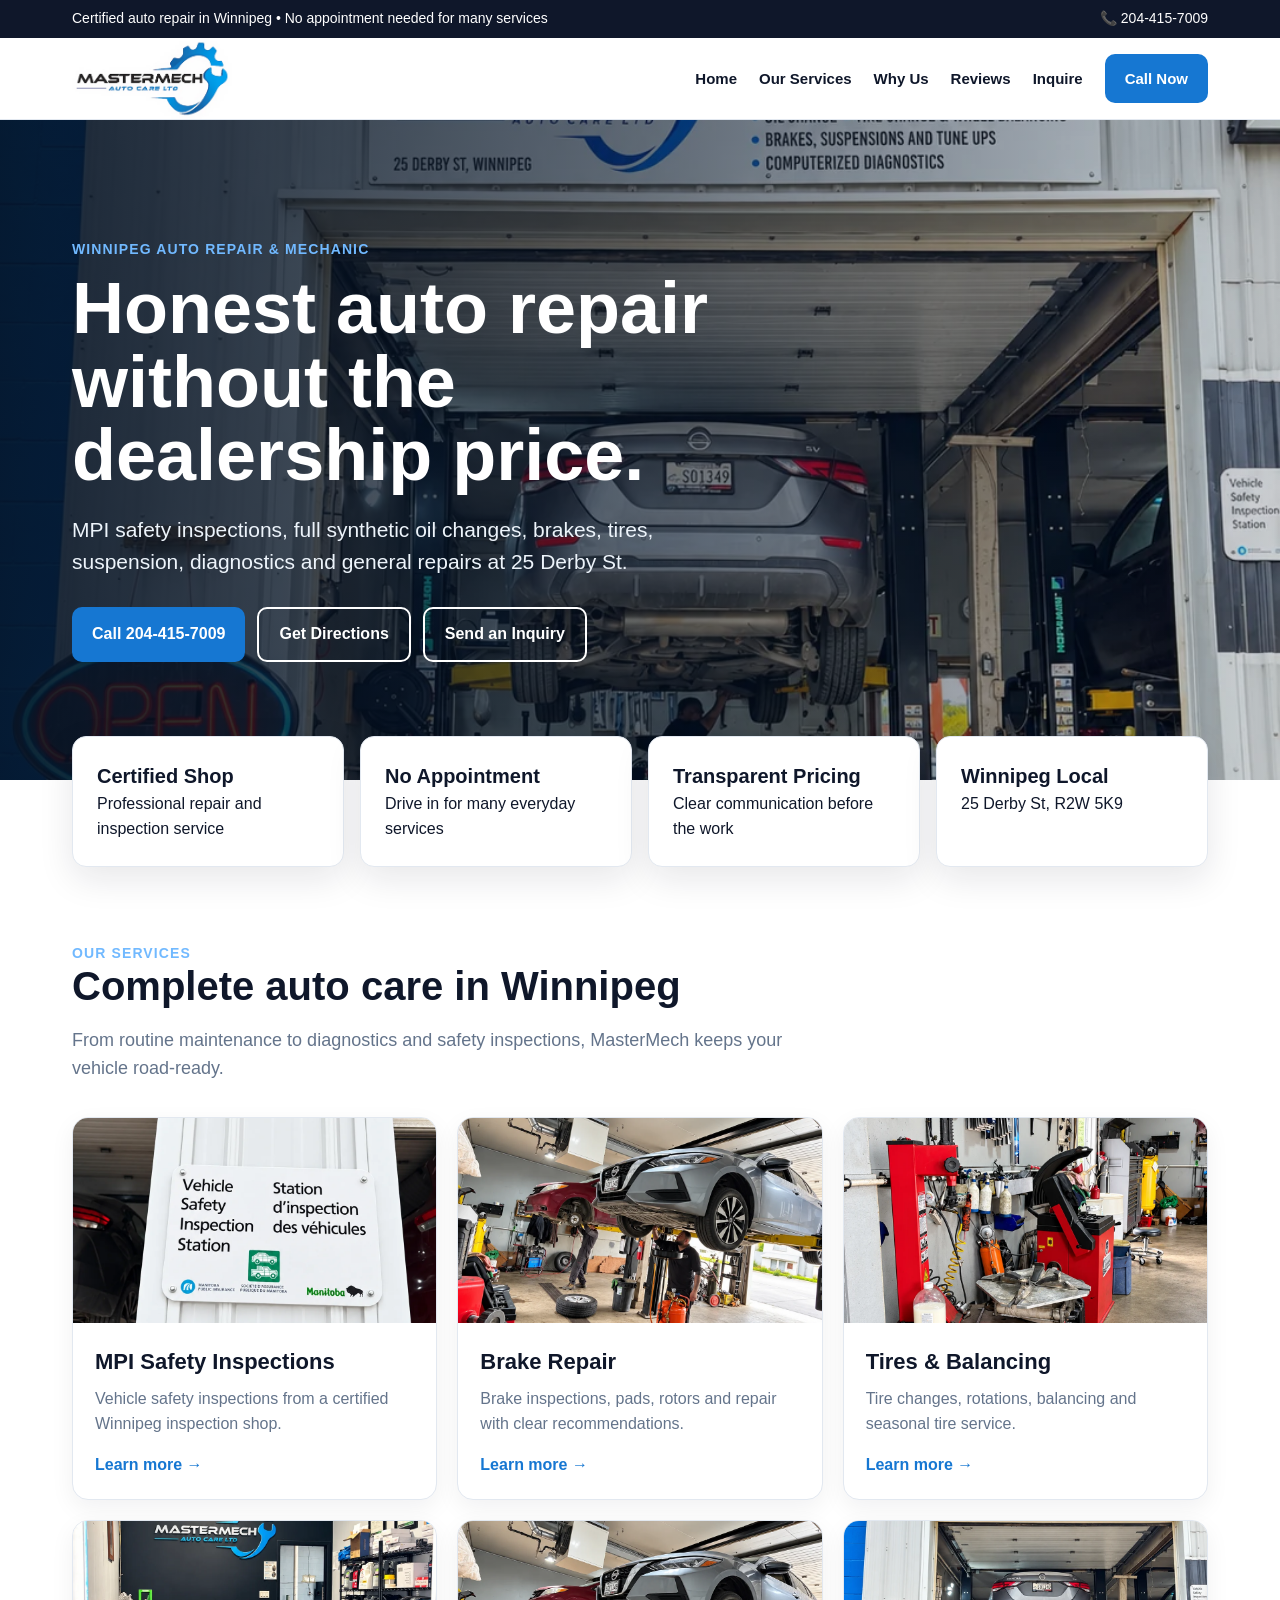
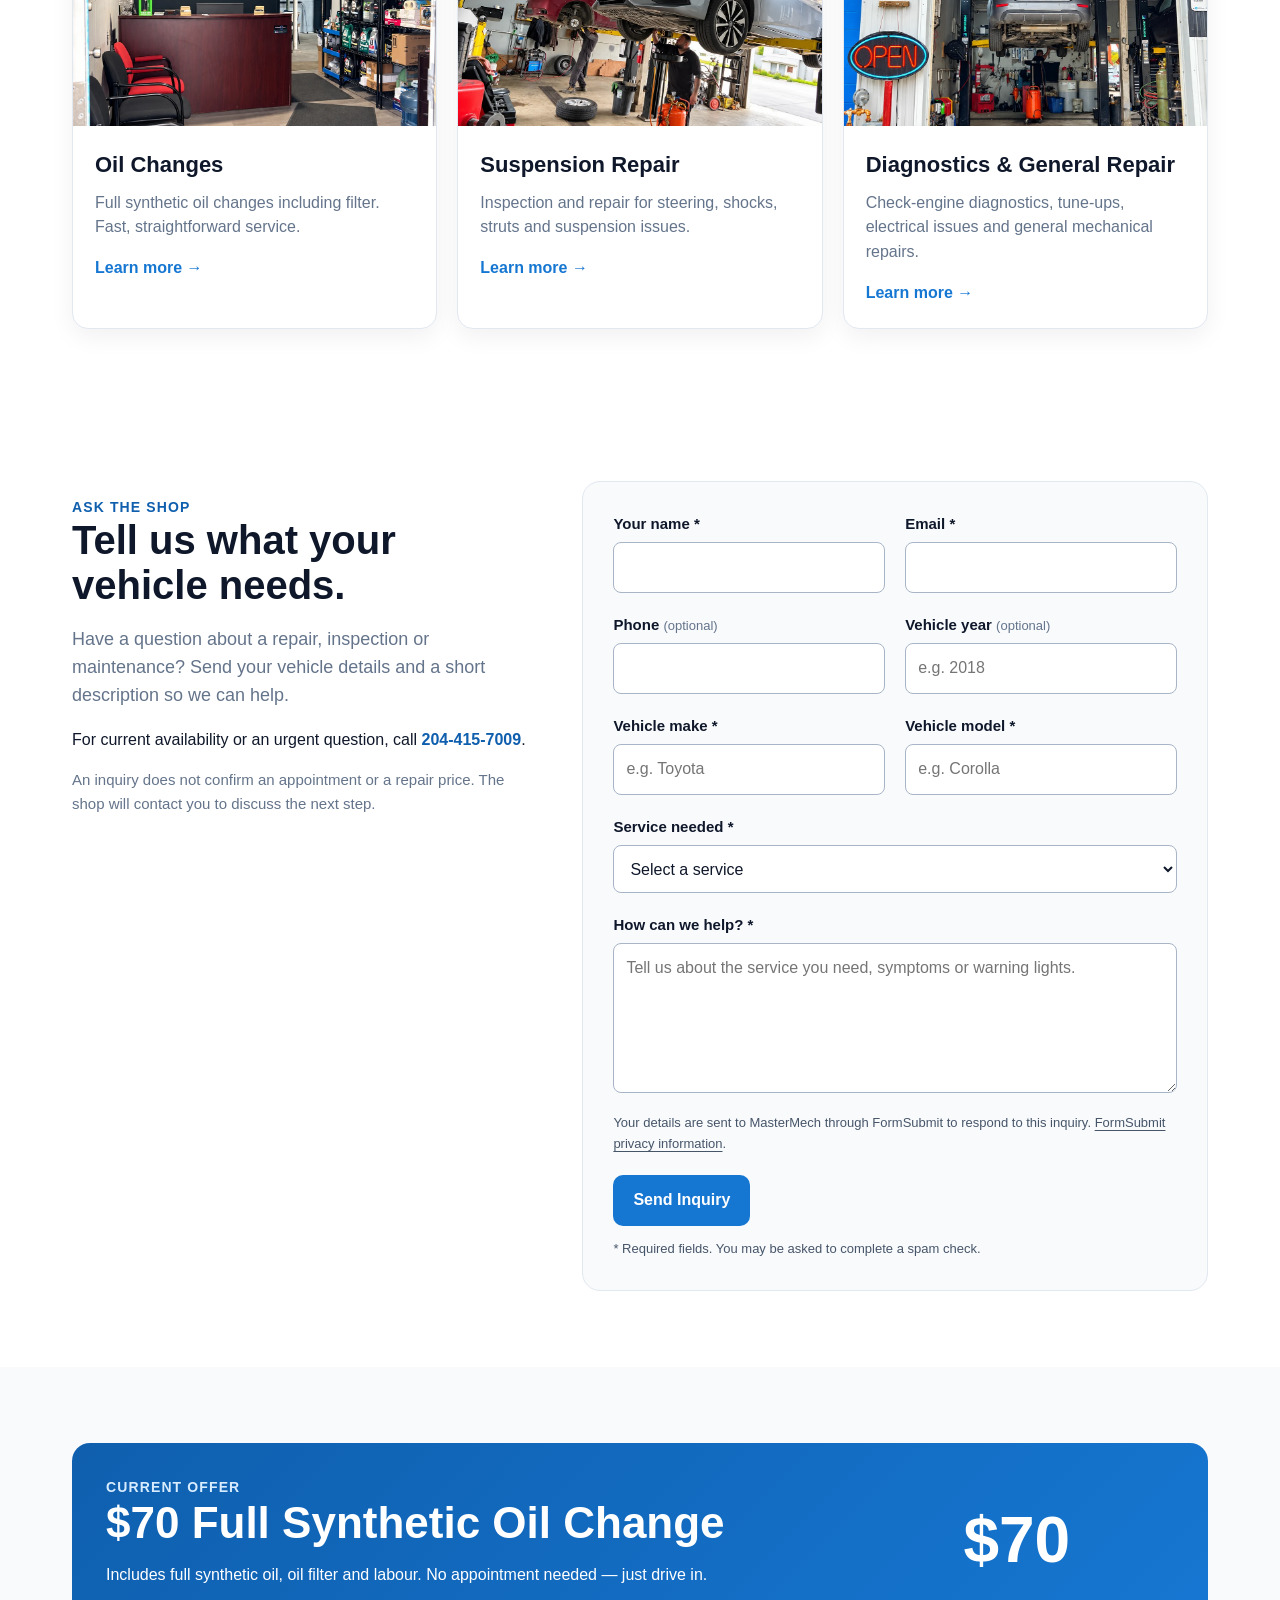
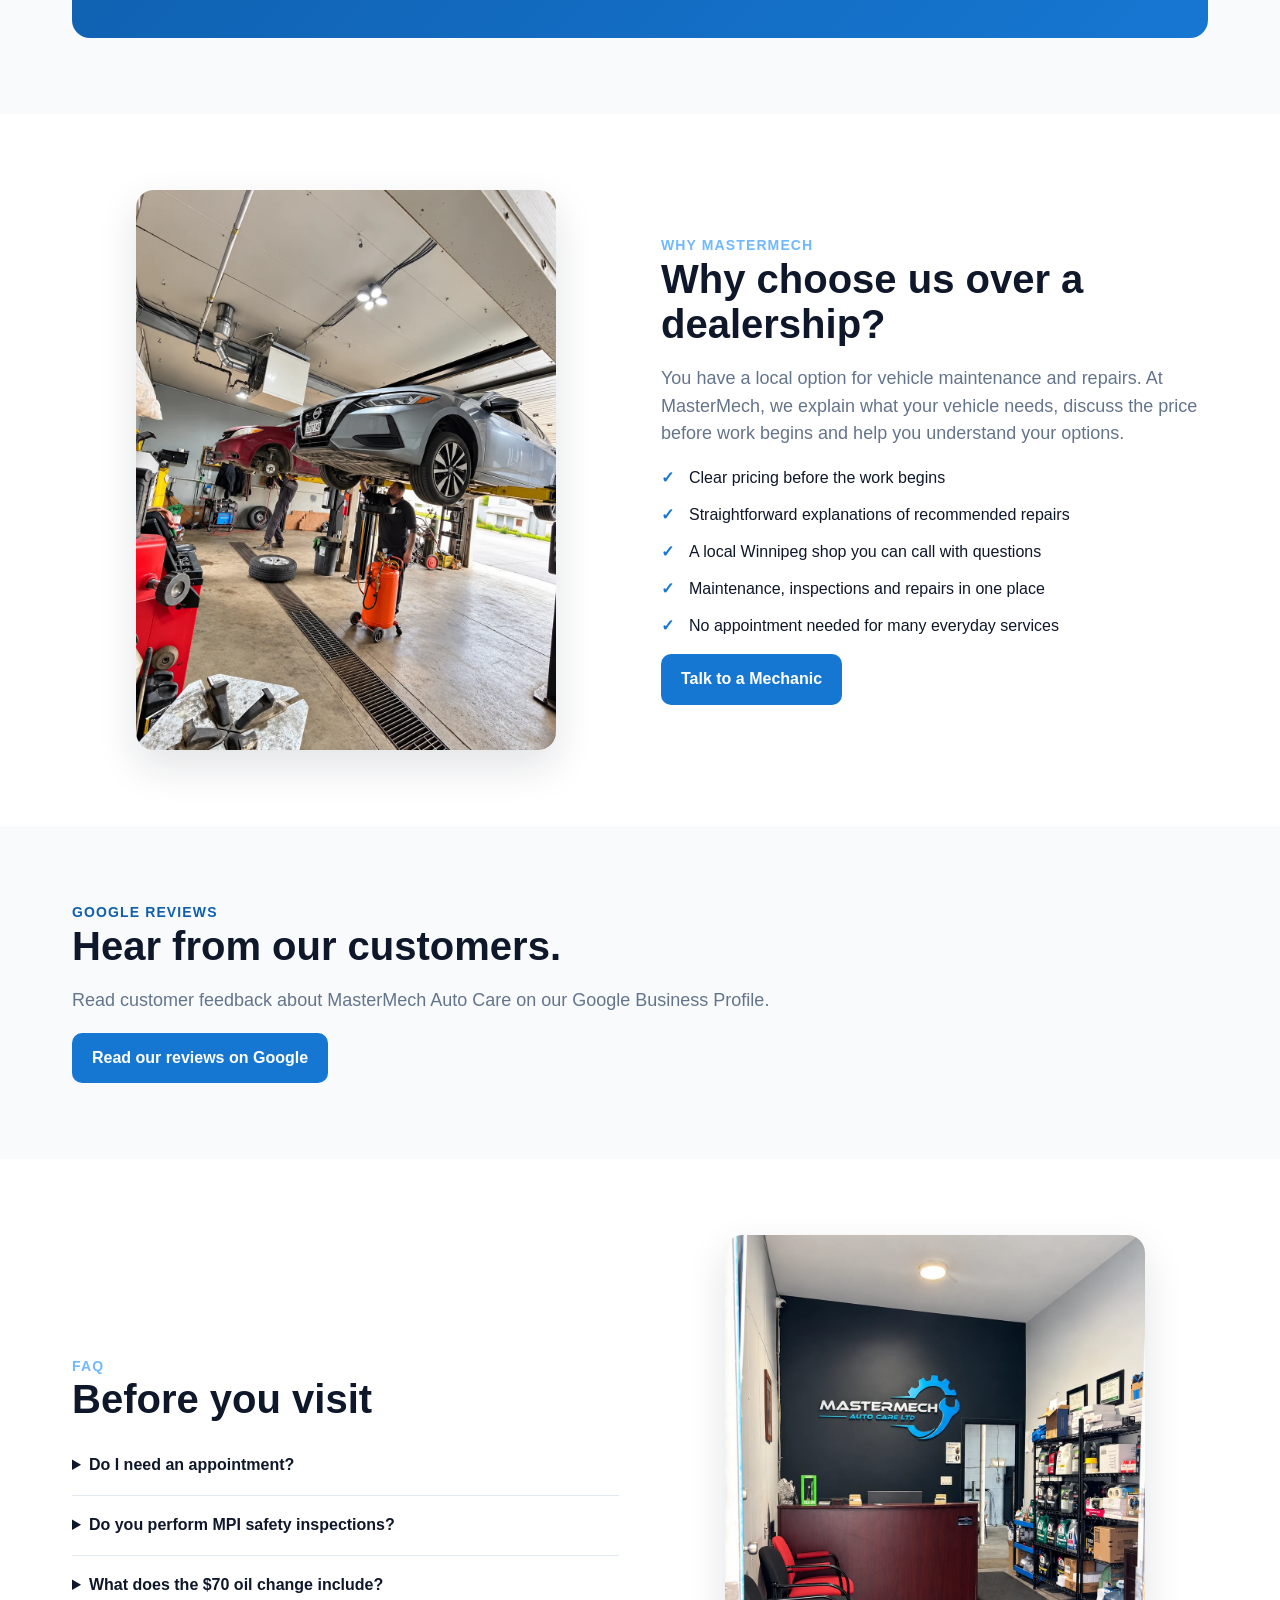
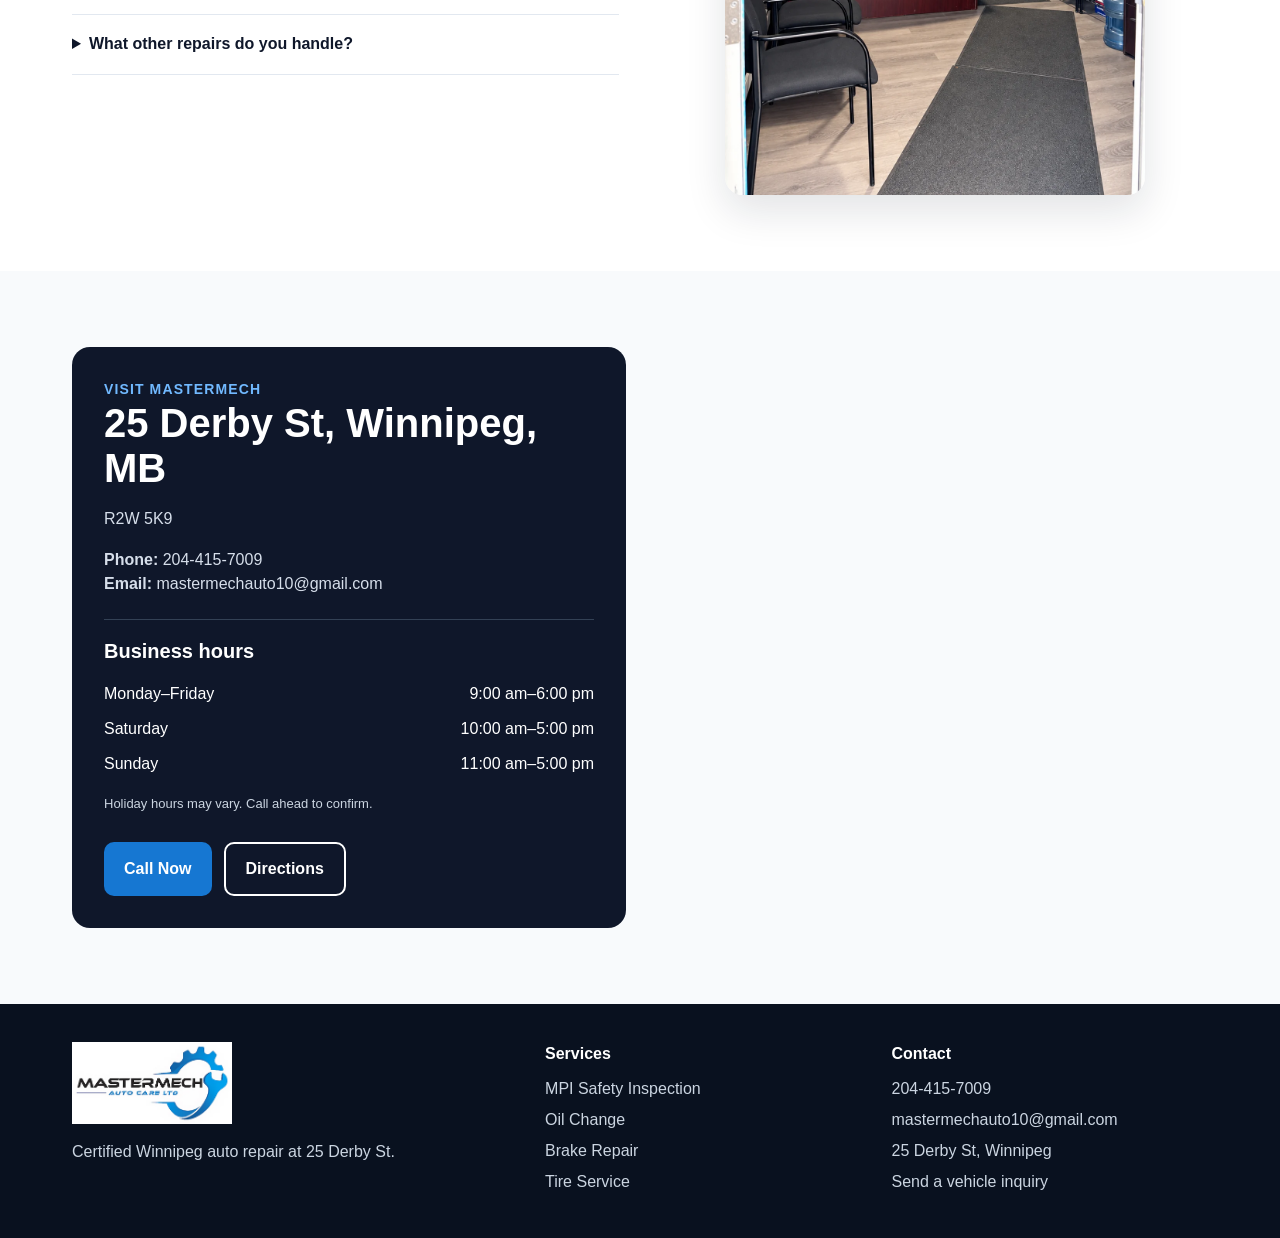
==== commit e0d0168f: "Add Google reviews navigation, verified listing hours and oil-change inclusions" ====
--- a/index.html
+++ b/index.html
@@ -1,8 +1,8 @@
 <!DOCTYPE html>
 
-<html lang="en-CA"><head><meta charset="utf-8"/><meta content="width=device-width,initial-scale=1" name="viewport"/><title>Auto Repair Winnipeg | MasterMech Auto Care Ltd.</title><meta content="MasterMech Auto Care Ltd. is a certified auto repair shop in Winnipeg offering MPI safety inspections, oil changes, brakes, tires, suspension, diagnostics and general repairs. No appointment needed for many services." name="description"/><link href="https://mastermech-website.pages.dev/" rel="canonical"/><link href="styles.css?v=inquiry-v1" rel="stylesheet"/><script type="application/ld+json">{"@context":"https://schema.org","@type":"AutoRepair","name":"MasterMech Auto Care Ltd.","url":"https://mastermech-website.pages.dev/","telephone":"+1-204-415-7009","email":"mastermechauto10@gmail.com","address":{"@type":"PostalAddress","streetAddress":"25 Derby St","addressLocality":"Winnipeg","addressRegion":"MB","postalCode":"R2W 5K9","addressCountry":"CA"},"areaServed":"Winnipeg, Manitoba","priceRange":"$$","image":"https://mastermech-website.pages.dev/assets/hero.webp"}</script><meta content="website" property="og:type"/><meta content="Auto Repair Winnipeg | MasterMech Auto Care Ltd." property="og:title"/><meta content="MasterMech Auto Care Ltd. is a certified auto repair shop in Winnipeg offering MPI safety inspections, oil changes, brakes, tires, suspension, diagnostics and general repairs. No appointment needed for many services." property="og:description"/><meta content="https://mastermech-website.pages.dev/" property="og:url"/><meta content="https://mastermech-website.pages.dev/assets/hero.webp" property="og:image"/></head><body><a class="skip-link" href="#main-content">Skip to content</a>
+<html lang="en-CA"><head><meta charset="utf-8"/><meta content="width=device-width,initial-scale=1" name="viewport"/><title>Auto Repair Winnipeg | MasterMech Auto Care Ltd.</title><meta content="MasterMech Auto Care Ltd. is a certified auto repair shop in Winnipeg offering MPI safety inspections, oil changes, brakes, tires, suspension, diagnostics and general repairs. No appointment needed for many services." name="description"/><link href="https://mastermech-website.pages.dev/" rel="canonical"/><link href="styles.css?v=hours-reviews-v1" rel="stylesheet"/><script type="application/ld+json">{"@context":"https://schema.org","@type":"AutoRepair","name":"MasterMech Auto Care Ltd.","url":"https://mastermech-website.pages.dev/","telephone":"+1-204-415-7009","email":"mastermechauto10@gmail.com","address":{"@type":"PostalAddress","streetAddress":"25 Derby St","addressLocality":"Winnipeg","addressRegion":"MB","postalCode":"R2W 5K9","addressCountry":"CA"},"areaServed":"Winnipeg, Manitoba","priceRange":"$$","image":"https://mastermech-website.pages.dev/assets/hero.webp","openingHoursSpecification":[{"@type":"OpeningHoursSpecification","dayOfWeek":["Monday","Tuesday","Wednesday","Thursday","Friday"],"opens":"09:00","closes":"18:00"},{"@type":"OpeningHoursSpecification","dayOfWeek":"Saturday","opens":"10:00","closes":"17:00"},{"@type":"OpeningHoursSpecification","dayOfWeek":"Sunday","opens":"11:00","closes":"17:00"}],"sameAs":["https://www.google.com/maps/place/MasterMech+Auto+Care+Ltd./@49.908131,-97.136567,17z/data=!3m1!4b1!4m6!3m5!1s0x52ea719a5ce8b409:0xee21368e51462210!8m2!3d49.908131!4d-97.136567!16s%2Fg%2F11yhgs8zzt?entry=ttu&g_ep=EgoyMDI2MDkyOC4wIKXMDSoASAFQAw%3D%3D"]}</script><meta content="website" property="og:type"/><meta content="Auto Repair Winnipeg | MasterMech Auto Care Ltd." property="og:title"/><meta content="MasterMech Auto Care Ltd. is a certified auto repair shop in Winnipeg offering MPI safety inspections, oil changes, brakes, tires, suspension, diagnostics and general repairs. No appointment needed for many services." property="og:description"/><meta content="https://mastermech-website.pages.dev/" property="og:url"/><meta content="https://mastermech-website.pages.dev/assets/hero.webp" property="og:image"/></head><body><a class="skip-link" href="#main-content">Skip to content</a>
 <div class="topbar"><div class="wrap"><span>Certified auto repair in Winnipeg • No appointment needed for many services</span><span>📞 <a href="tel:+12044157009">204-415-7009</a></span></div></div>
-<header class="nav"><div class="wrap"><a href="/"><img alt="MasterMech Auto Care Ltd. logo" class="logo" decoding="async" height="351" src="assets/logo.webp" width="690"/></a><nav aria-label="Main navigation" class="navlinks"><a aria-current="page" href="/">Home</a><a href="#services">Our Services</a><a href="#about">Why Us</a><a href="#inquiry">Inquire</a><a class="btn" href="tel:+12044157009">Call Now</a></nav></div></header>
+<header class="nav"><div class="wrap"><a href="/"><img alt="MasterMech Auto Care Ltd. logo" class="logo" decoding="async" height="351" src="assets/logo.webp" width="690"/></a><nav aria-label="Main navigation" class="navlinks"><a aria-current="page" href="/">Home</a><a href="#services">Our Services</a><a href="#about">Why Us</a><a href="#reviews">Reviews</a><a href="#inquiry">Inquire</a><a class="btn" href="tel:+12044157009">Call Now</a></nav></div></header>
 <main id="main-content"><section class="hero"><div class="wrap"><div class="content"><div class="eyebrow">Winnipeg Auto Repair &amp; Mechanic</div><h1>Honest auto repair without the dealership price.</h1><p>MPI safety inspections, full synthetic oil changes, brakes, tires, suspension, diagnostics and general repairs at 25 Derby St.</p><div class="cta-row"><a class="btn" href="tel:+12044157009">Call 204-415-7009</a><a class="btn alt" href="#visit">Get Directions</a><a class="btn alt" href="#inquiry">Send an Inquiry</a></div></div></div></section>
 <div class="wrap"><div class="trust"><div><strong>Certified Shop</strong><span>Professional repair and inspection service</span></div><div><strong>No Appointment</strong><span>Drive in for many everyday services</span></div><div><strong>Transparent Pricing</strong><span>Clear communication before the work</span></div><div><strong>Winnipeg Local</strong><span>25 Derby St, R2W 5K9</span></div></div></div>
 <section class="section" id="services"><div class="wrap"><div class="eyebrow">Our Services</div><h2>Complete auto care in Winnipeg</h2><p class="lead">From routine maintenance to diagnostics and safety inspections, MasterMech keeps your vehicle road-ready.</p><div class="grid3">
@@ -13,11 +13,11 @@
 <article class="card"><img alt="Suspension repair Winnipeg" decoding="async" height="1448" loading="lazy" src="assets/shop.webp" width="1086"/><div class="pad"><h3>Suspension Repair</h3><p>Inspection and repair for steering, shocks, struts and suspension issues.</p><a href="/suspension-repair-winnipeg">Learn more →</a></div></article>
 <article class="card"><img alt="Auto diagnostics Winnipeg" decoding="async" height="1448" loading="lazy" src="assets/hero.webp" width="1086"/><div class="pad"><h3>Diagnostics &amp; General Repair</h3><p>Check-engine diagnostics, tune-ups, electrical issues and general mechanical repairs.</p><a href="/auto-diagnostics-winnipeg">Learn more →</a></div></article>
 </div></div></section><section aria-labelledby="inquiry-title" class="section inquiry-section" id="inquiry"><div class="wrap inquiry-layout"><div class="inquiry-intro"><div class="eyebrow">Ask the shop</div><h2 id="inquiry-title">Tell us what your vehicle needs.</h2><p class="lead">Have a question about a repair, inspection or maintenance? Send your vehicle details and a short description so we can help.</p><p>For current availability or an urgent question, call <a class="text-link" href="tel:+12044157009">204-415-7009</a>.</p><p class="inquiry-note">An inquiry does not confirm an appointment or a repair price. The shop will contact you to discuss the next step.</p></div><form action="https://formsubmit.co/mastermechauto10@gmail.com" class="inquiry-form" method="POST"><input name="_subject" type="hidden" value="MasterMech website — vehicle inquiry"/><input name="_template" type="hidden" value="table"/><input name="_next" type="hidden" value="https://mastermech-website.pages.dev/inquiry-thank-you"/><input name="_url" type="hidden" value="https://mastermech-website.pages.dev/#inquiry"/><div aria-hidden="true" class="form-honeypot"><label for="inquiry-honey">Leave this field empty</label><input autocomplete="off" id="inquiry-honey" name="_honey" tabindex="-1" type="text"/></div><div class="form-grid"><div class="form-field"><label for="inquiry-name">Your name <span aria-hidden="true">*</span></label><input autocomplete="name" id="inquiry-name" maxlength="100" name="name" required="" type="text"/></div><div class="form-field"><label for="inquiry-email">Email <span aria-hidden="true">*</span></label><input autocomplete="email" id="inquiry-email" maxlength="254" name="email" required="" type="email"/></div><div class="form-field"><label for="inquiry-phone">Phone <span class="optional">(optional)</span></label><input autocomplete="tel" id="inquiry-phone" maxlength="30" name="phone" type="tel"/></div><div class="form-field"><label for="inquiry-year">Vehicle year <span class="optional">(optional)</span></label><input id="inquiry-year" inputmode="numeric" max="2027" min="1900" name="vehicle_year" placeholder="e.g. 2018" type="number"/></div><div class="form-field"><label for="inquiry-make">Vehicle make <span aria-hidden="true">*</span></label><input id="inquiry-make" maxlength="80" name="vehicle_make" placeholder="e.g. Toyota" required="" type="text"/></div><div class="form-field"><label for="inquiry-model">Vehicle model <span aria-hidden="true">*</span></label><input id="inquiry-model" maxlength="100" name="vehicle_model" placeholder="e.g. Corolla" required="" type="text"/></div><div class="form-field form-wide"><label for="inquiry-service">Service needed <span aria-hidden="true">*</span></label><select id="inquiry-service" name="service" required=""><option value="">Select a service</option><option>MPI safety inspection</option><option>Oil change</option><option>Brake repair</option><option>Tires and balancing</option><option>Steering or suspension</option><option>Diagnostics or general repair</option><option>Other / not sure</option></select></div><div class="form-field form-wide"><label for="inquiry-message">How can we help? <span aria-hidden="true">*</span></label><textarea id="inquiry-message" maxlength="3000" name="message" placeholder="Tell us about the service you need, symptoms or warning lights." required="" rows="5"></textarea></div></div><p class="form-privacy">Your details are sent to MasterMech through FormSubmit to respond to this inquiry. <a href="https://formsubmit.co/privacy.pdf" rel="noopener noreferrer" target="_blank">FormSubmit privacy information</a>.</p><button class="btn" type="submit">Send Inquiry</button><p class="form-required">* Required fields. You may be asked to complete a spam check.</p></form></div></section>
-<section class="section gray"><div class="wrap"><div class="offer"><div><div class="eyebrow" style="color:#d8ecff">Current Offer</div><h2>$70 Full Synthetic Oil Change</h2><p>Includes oil filter. No appointment needed — just drive in.</p></div><div class="price">$70</div></div></div></section>
+<section class="section gray"><div class="wrap"><div class="offer"><div><div class="eyebrow" style="color:#d8ecff">Current Offer</div><h2>$70 Full Synthetic Oil Change</h2><p>Includes full synthetic oil, oil filter and labour. No appointment needed — just drive in.</p></div><div class="price">$70</div></div></div></section>
 <section class="section" id="about"><div class="wrap split"><img alt="Inside MasterMech Auto Care repair shop in Winnipeg" decoding="async" height="1448" loading="lazy" src="assets/shop.webp" width="1086"/><div><div class="eyebrow">Why MasterMech</div><h2>Why choose us over a dealership?</h2><p class="lead">You have a local option for vehicle maintenance and repairs. At MasterMech, we explain what your vehicle needs, discuss the price before work begins and help you understand your options.</p><ul class="ticks"><li>Clear pricing before the work begins</li><li>Straightforward explanations of recommended repairs</li><li>A local Winnipeg shop you can call with questions</li><li>Maintenance, inspections and repairs in one place</li><li>No appointment needed for many everyday services</li></ul><a class="btn" href="tel:+12044157009">Talk to a Mechanic</a></div></div></section>
-<section class="section gray" id="experience"><div class="wrap"><div class="eyebrow">Customer Experience</div><h2>Straightforward service from your local shop</h2><div class="reviews"><div class="review"><h3>Clear communication</h3><p>Call to discuss your vehicle’s symptoms and the service you need.</p></div><div class="review"><h3>Convenient location</h3><p>Find us at 25 Derby St in Winnipeg, with directions below.</p></div><div class="review"><h3>A range of services</h3><p>Visit for maintenance, inspections, brakes, tires and mechanical repairs.</p></div></div></div></section>
-<section class="section"><div class="wrap split"><div class="faq"><div class="eyebrow">FAQ</div><h2>Before you visit</h2><details><summary>Do I need an appointment?</summary><p>No appointment is required for many services. Call ahead if you want to confirm current availability.</p></details><details><summary>Do you perform MPI safety inspections?</summary><p>Yes. MasterMech offers vehicle safety inspections in Winnipeg.</p></details><details><summary>What does the $70 oil change include?</summary><p>The current offer is a full synthetic oil change including an oil filter.</p></details><details><summary>What other repairs do you handle?</summary><p>We handle brakes, tires, suspension, diagnostics, tune-ups, maintenance and general mechanical repairs.</p></details></div><img alt="MasterMech Auto Care customer reception Winnipeg" decoding="async" height="1448" loading="lazy" src="assets/reception.webp" width="1086"/></div></section>
-<section class="section gray" id="visit"><div class="wrap visit"><div class="contactbox"><div class="eyebrow">Visit MasterMech</div><h2>25 Derby St, Winnipeg, MB</h2><p>R2W 5K9</p><p><strong>Phone:</strong> <a href="tel:+12044157009">204-415-7009</a><br/><strong>Email:</strong> <a href="mailto:mastermechauto10@gmail.com">mastermechauto10@gmail.com</a></p><div class="cta-row"><a class="btn" href="tel:+12044157009">Call Now</a><a class="btn alt" href="https://www.google.com/maps/search/?api=1&amp;query=25+Derby+St+Winnipeg+MB" rel="noopener noreferrer" style="color:#fff;border-color:#fff;background:transparent" target="_blank">Directions</a></div></div><div class="map"><iframe loading="lazy" src="https://www.google.com/maps?q=25%20Derby%20St%20Winnipeg%20MB&amp;output=embed" title="Map to MasterMech Auto Care Ltd."></iframe></div></div></section>
+<section aria-labelledby="google-reviews-heading" class="section gray" id="reviews"><div class="wrap"><div class="eyebrow">Google Reviews</div><h2 id="google-reviews-heading">Hear from our customers.</h2><p class="lead">Read customer feedback about MasterMech Auto Care on our Google Business Profile.</p><a class="btn" href="https://www.google.com/maps/place/MasterMech+Auto+Care+Ltd./@49.908131,-97.136567,17z/data=!3m1!4b1!4m6!3m5!1s0x52ea719a5ce8b409:0xee21368e51462210!8m2!3d49.908131!4d-97.136567!16s%2Fg%2F11yhgs8zzt?entry=ttu&amp;g_ep=EgoyMDI2MDkyOC4wIKXMDSoASAFQAw%3D%3D" rel="noopener noreferrer" target="_blank">Read our reviews on Google</a></div></section>
+<section class="section"><div class="wrap split"><div class="faq"><div class="eyebrow">FAQ</div><h2>Before you visit</h2><details><summary>Do I need an appointment?</summary><p>No appointment is required for many services. Call ahead if you want to confirm current availability.</p></details><details><summary>Do you perform MPI safety inspections?</summary><p>Yes. MasterMech offers vehicle safety inspections in Winnipeg.</p></details><details><summary>What does the $70 oil change include?</summary><p>The $70 offer includes full synthetic oil, an oil filter and labour.</p></details><details><summary>What other repairs do you handle?</summary><p>We handle brakes, tires, suspension, diagnostics, tune-ups, maintenance and general mechanical repairs.</p></details></div><img alt="MasterMech Auto Care customer reception Winnipeg" decoding="async" height="1448" loading="lazy" src="assets/reception.webp" width="1086"/></div></section>
+<section class="section gray" id="visit"><div class="wrap visit"><div class="contactbox"><div class="eyebrow">Visit MasterMech</div><h2>25 Derby St, Winnipeg, MB</h2><p>R2W 5K9</p><p><strong>Phone:</strong> <a href="tel:+12044157009">204-415-7009</a><br/><strong>Email:</strong> <a href="mailto:mastermechauto10@gmail.com">mastermechauto10@gmail.com</a></p><div class="business-hours"><h3>Business hours</h3><dl><div><dt>Monday–Friday</dt><dd>9:00 am–6:00 pm</dd></div><div><dt>Saturday</dt><dd>10:00 am–5:00 pm</dd></div><div><dt>Sunday</dt><dd>11:00 am–5:00 pm</dd></div></dl><p class="hours-note">Holiday hours may vary. Call ahead to confirm.</p></div><div class="cta-row"><a class="btn" href="tel:+12044157009">Call Now</a><a class="btn alt" href="https://www.google.com/maps/search/?api=1&amp;query=25+Derby+St+Winnipeg+MB" rel="noopener noreferrer" style="color:#fff;border-color:#fff;background:transparent" target="_blank">Directions</a></div></div><div class="map"><iframe loading="lazy" src="https://www.google.com/maps?q=25%20Derby%20St%20Winnipeg%20MB&amp;output=embed" title="Map to MasterMech Auto Care Ltd."></iframe></div></div></section>
 </main><footer class="footer"><div class="wrap"><div><img alt="MasterMech Auto Care Ltd." class="logo" decoding="async" height="351" src="assets/logo.webp" width="690"/><p>Certified Winnipeg auto repair at 25 Derby St.</p></div><div><h4>Services</h4><a href="/mpi-safety-inspection-winnipeg">MPI Safety Inspection</a><a href="/oil-change-winnipeg">Oil Change</a><a href="/brake-repair-winnipeg">Brake Repair</a><a href="/tire-service-winnipeg">Tire Service</a></div><div><h4>Contact</h4><a href="tel:+12044157009">204-415-7009</a><a href="mailto:mastermechauto10@gmail.com">mastermechauto10@gmail.com</a><span>25 Derby St, Winnipeg</span><a href="#inquiry">Send a vehicle inquiry</a></div></div></footer>
 <div class="mobilebar"><a class="btn alt" href="https://www.google.com/maps/search/?api=1&amp;query=MasterMech+Auto+Care+25+Derby+St+Winnipeg+MB">Directions</a><a class="btn" href="tel:+12044157009">Call Now</a></div><script src="script.js"></script></body></html>
 
--- a/styles.css
+++ b/styles.css
@@ -9,3 +9,6 @@
 .inquiry-layout{display:grid;grid-template-columns:minmax(0,.85fr) minmax(0,1.15fr);gap:48px;align-items:start}.inquiry-intro{padding-top:16px}.inquiry-intro .eyebrow{color:var(--blue2)}.inquiry-note{color:var(--muted);font-size:15px}.text-link{color:var(--blue2);font-weight:800}.inquiry-form{background:var(--light);border:1px solid var(--border);border-radius:18px;padding:30px;min-width:0}.form-grid{display:grid;grid-template-columns:repeat(2,minmax(0,1fr));gap:20px}.form-wide{grid-column:1/-1}.form-field{min-width:0}.form-field label{display:block;font-weight:700;font-size:15px;margin-bottom:7px}.form-field input,.form-field select,.form-field textarea{display:block;width:100%;min-width:0;border:1px solid #a8b5c7;border-radius:8px;background:#fff;color:var(--dark);font:inherit;font-size:16px;padding:12px;min-height:48px}.form-field textarea{resize:vertical;min-height:135px}.form-field input:focus,.form-field select:focus,.form-field textarea:focus{outline:3px solid #b6dafa;outline-offset:1px;border-color:var(--blue)}.optional{font-weight:400;color:var(--muted);font-size:13px}.form-honeypot{display:none}.form-privacy,.form-required{font-size:13px;color:#475569;line-height:1.6}.form-privacy{margin:20px 0}.form-privacy a{text-decoration:underline;text-underline-offset:3px}.form-required{margin-bottom:0}.inquiry-form .btn{min-height:48px;font:inherit;font-weight:800}.inquiry-form .btn:focus-visible{outline:3px solid #0f172a;outline-offset:4px}
 @media(max-width:900px){.inquiry-layout{grid-template-columns:1fr;gap:24px}.inquiry-intro{padding-top:0}.inquiry-intro .lead{max-width:none}.navlinks{gap:12px}}
 @media(max-width:560px){.form-grid{grid-template-columns:1fr;gap:16px}.inquiry-form{padding:22px}.inquiry-form .btn{width:100%}.inquiry-layout{gap:18px}.navlinks{gap:11px;font-size:13px}}
+
+.business-hours{margin-top:22px;border-top:1px solid #334155;padding-top:16px}.business-hours h3{margin:0 0 10px;font-size:20px}.business-hours dl{margin:0}.business-hours dl>div{display:flex;justify-content:space-between;gap:20px;padding:5px 0}.business-hours dd{margin:0;text-align:right}.contactbox .hours-note{font-size:13px;color:#cbd5e1;margin-top:12px}.section#reviews .eyebrow{color:var(--blue2)}
+@media(max-width:560px){.business-hours dl>div{font-size:14px;gap:10px}}
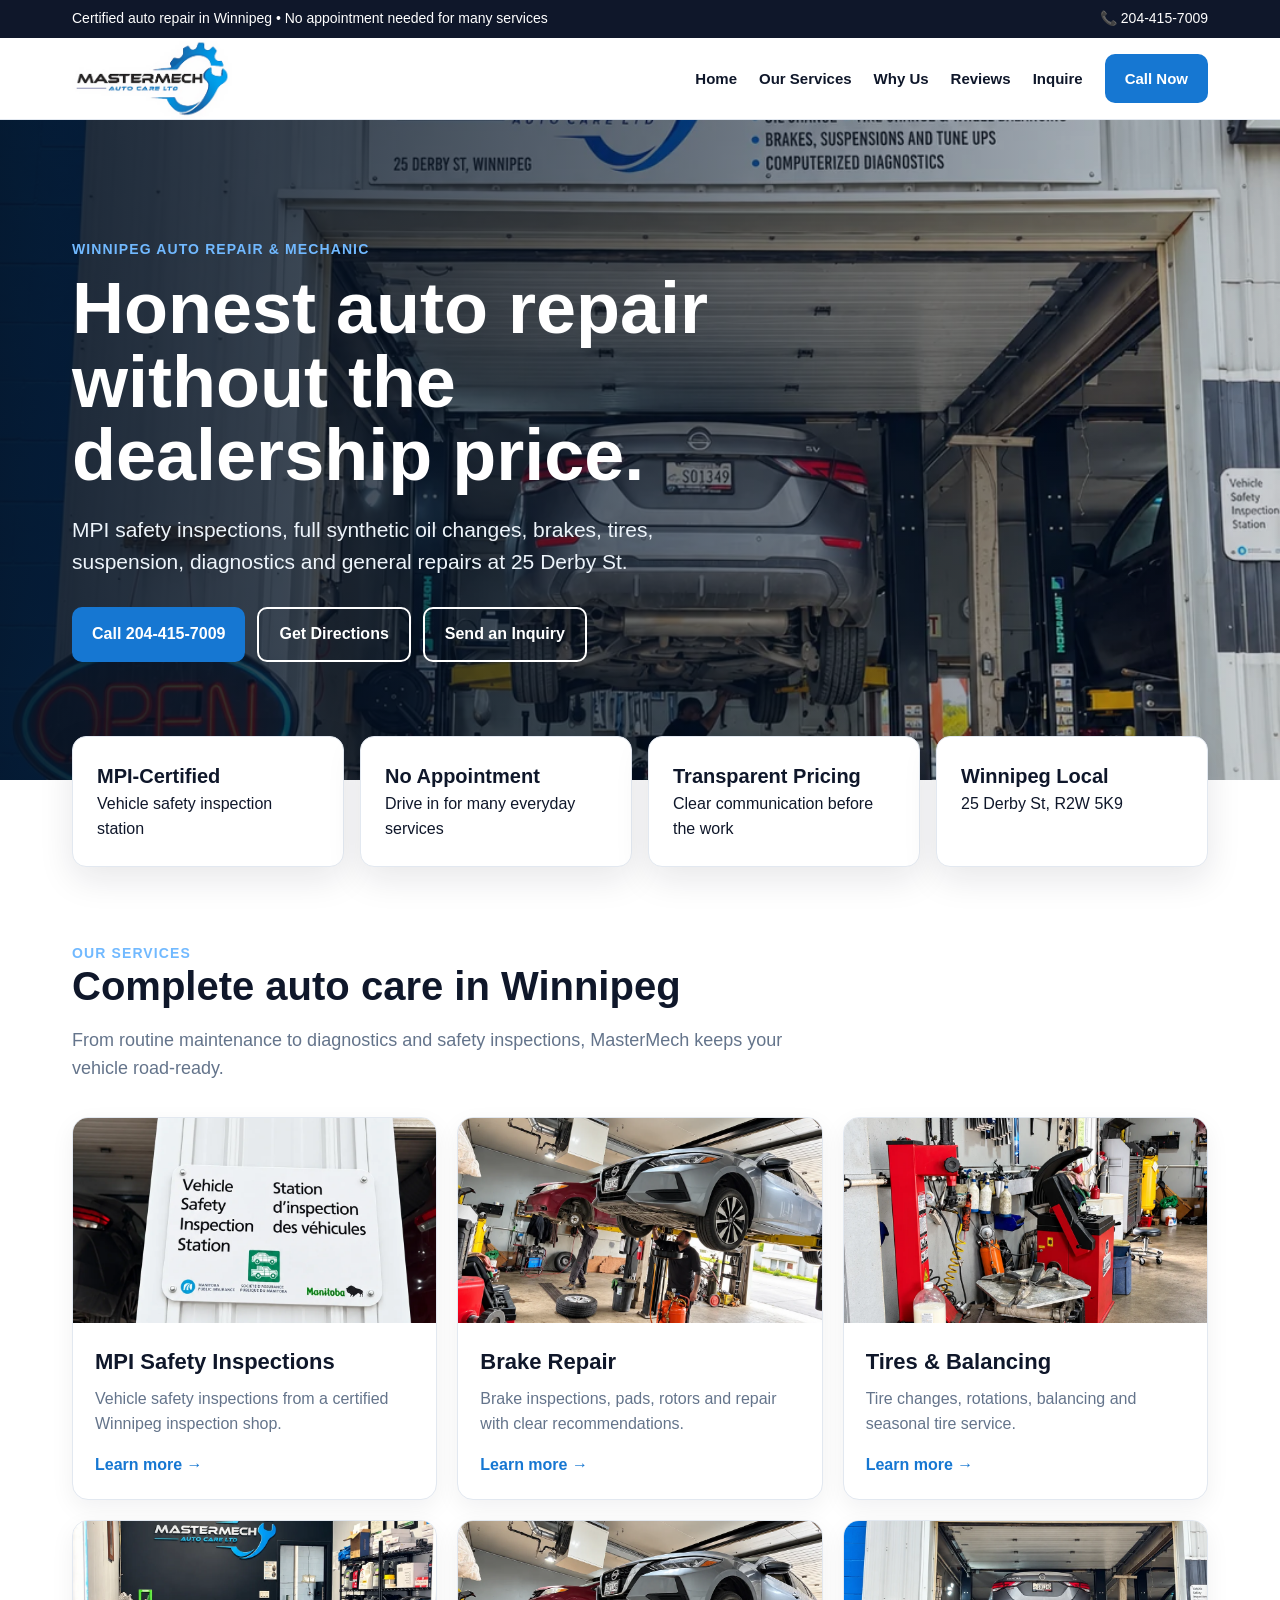
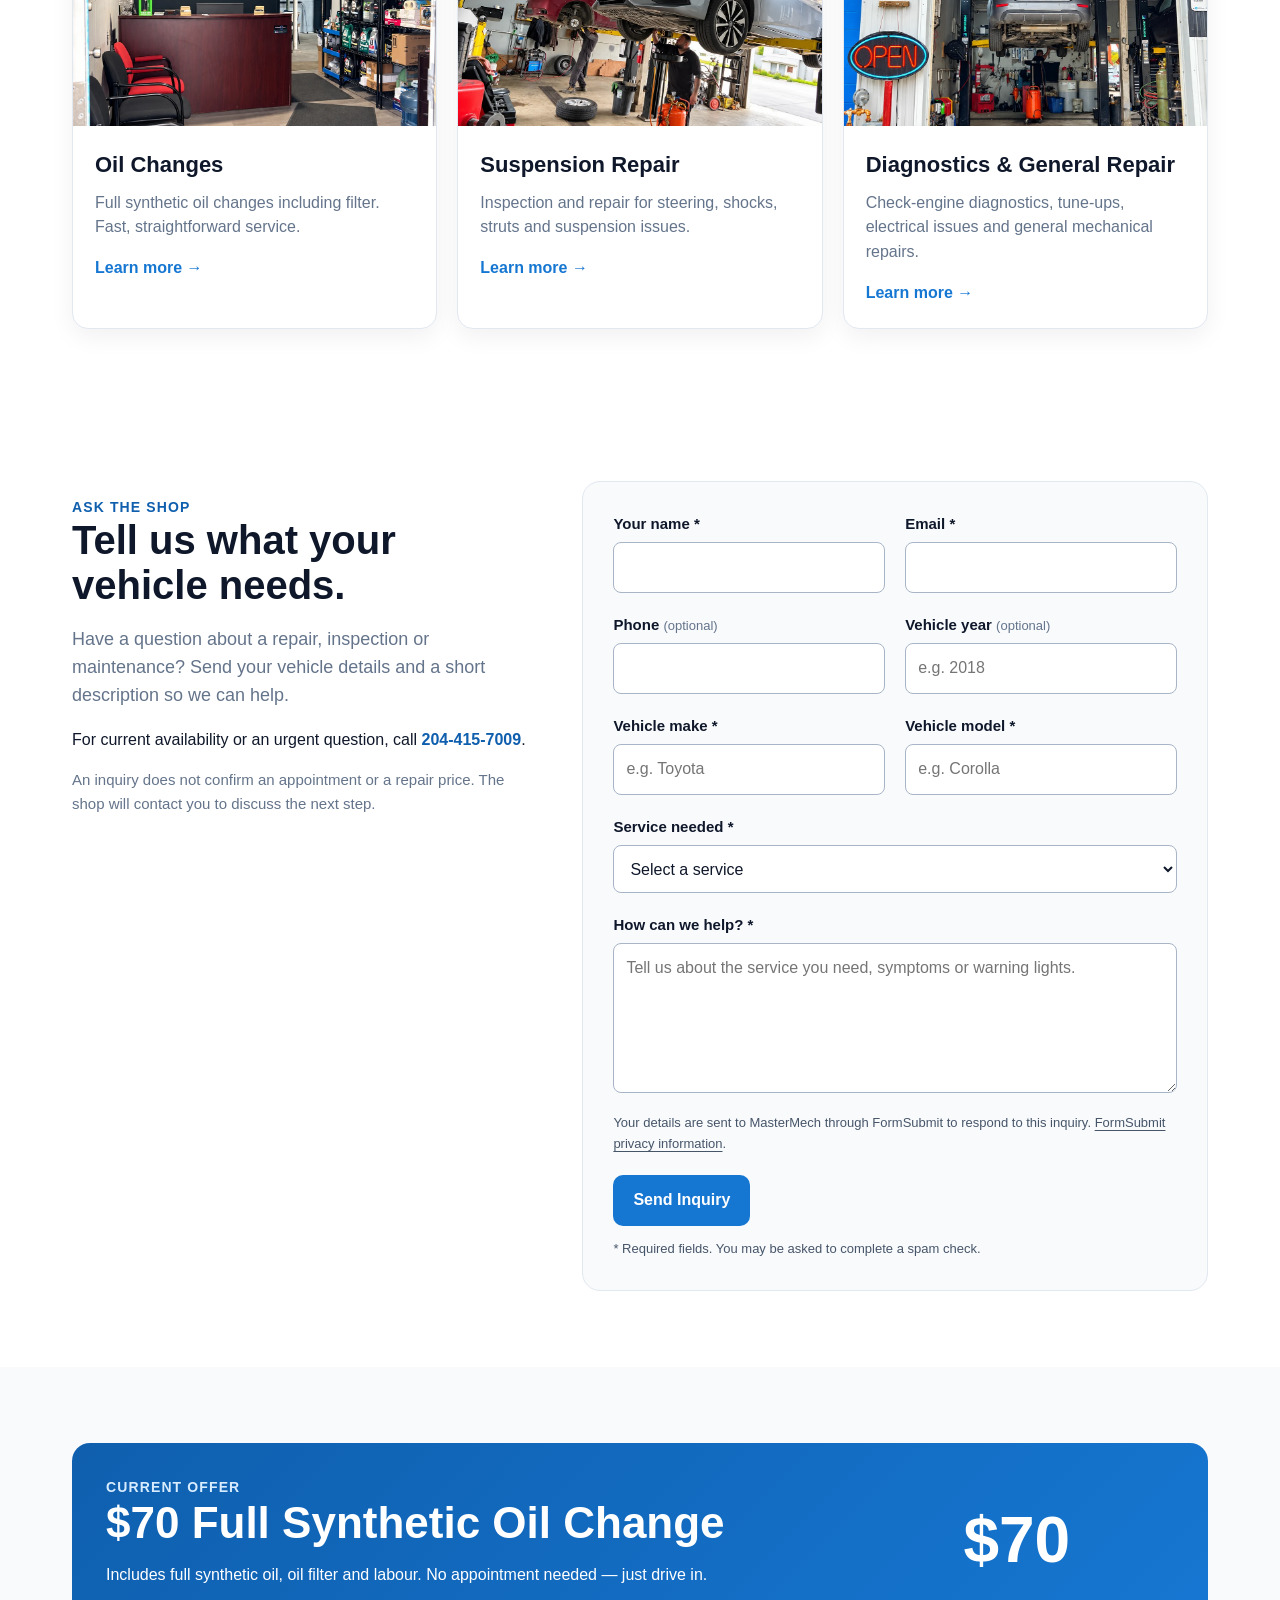
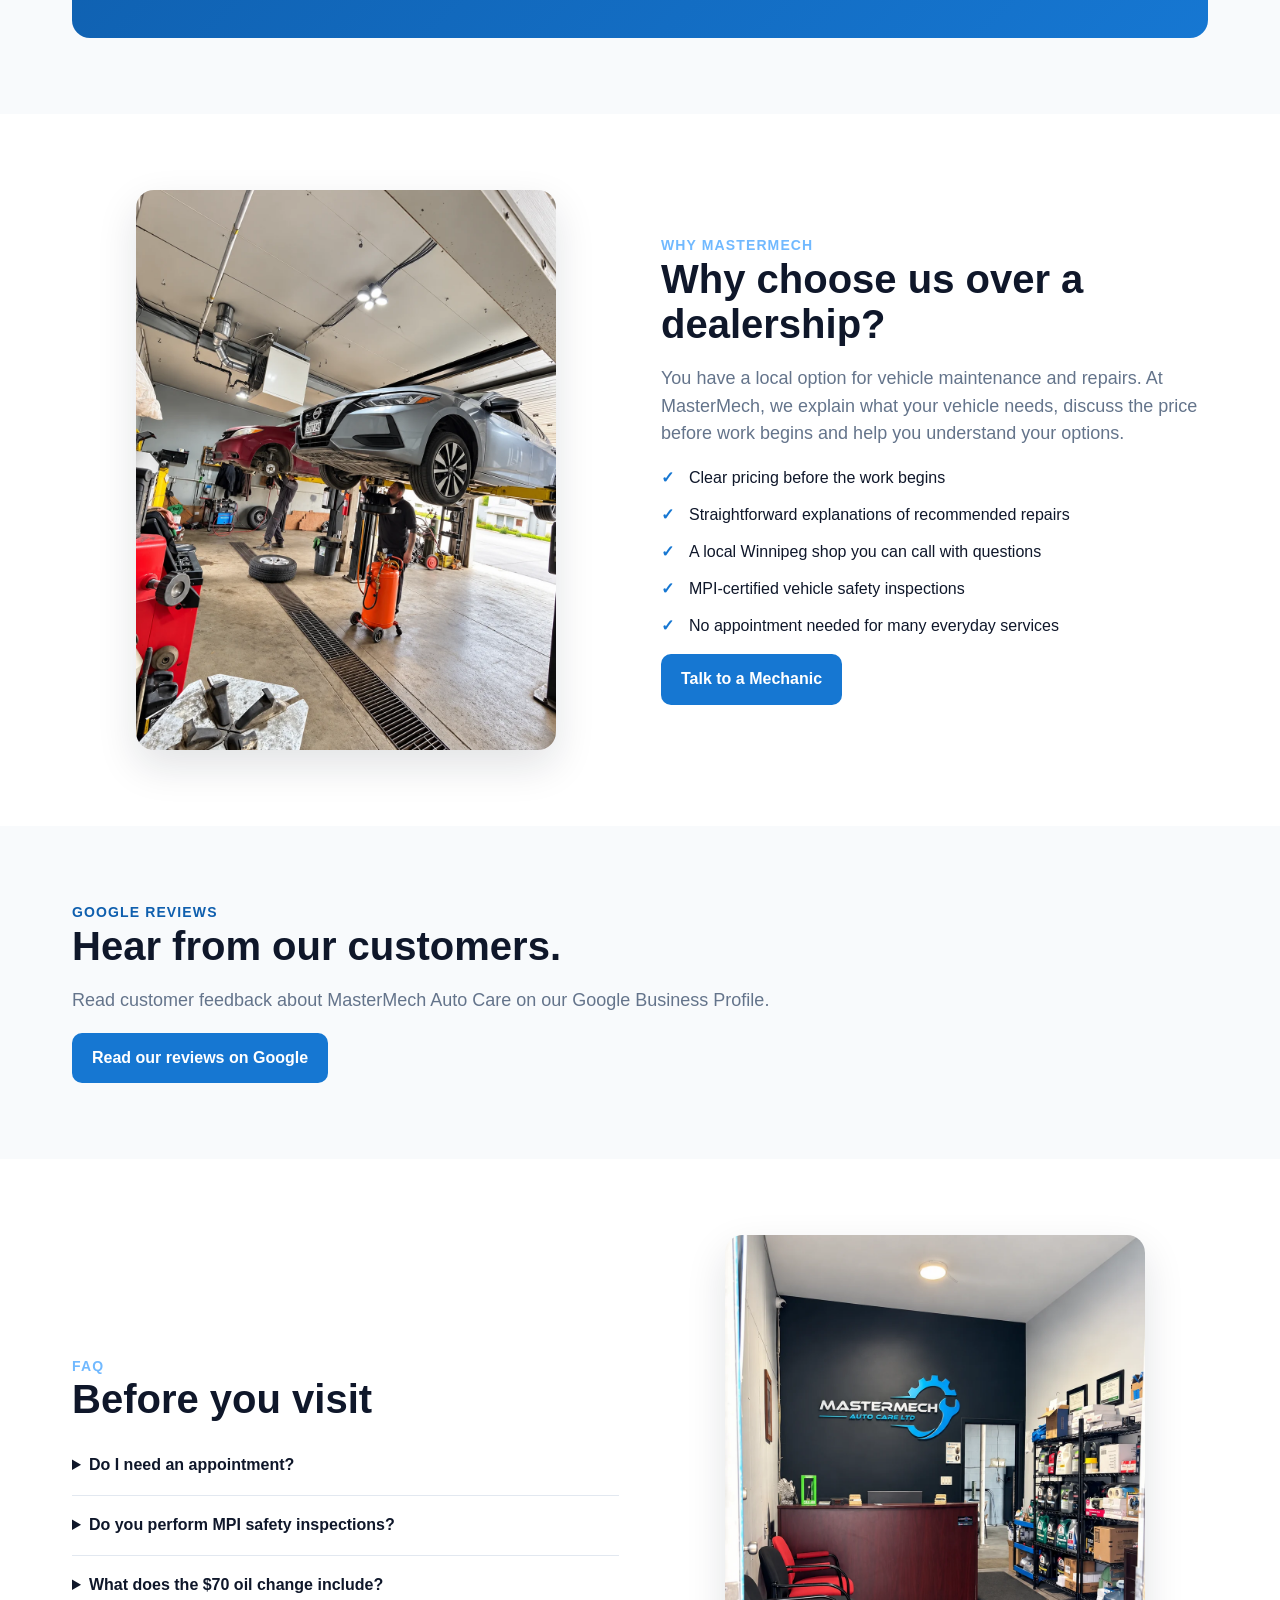
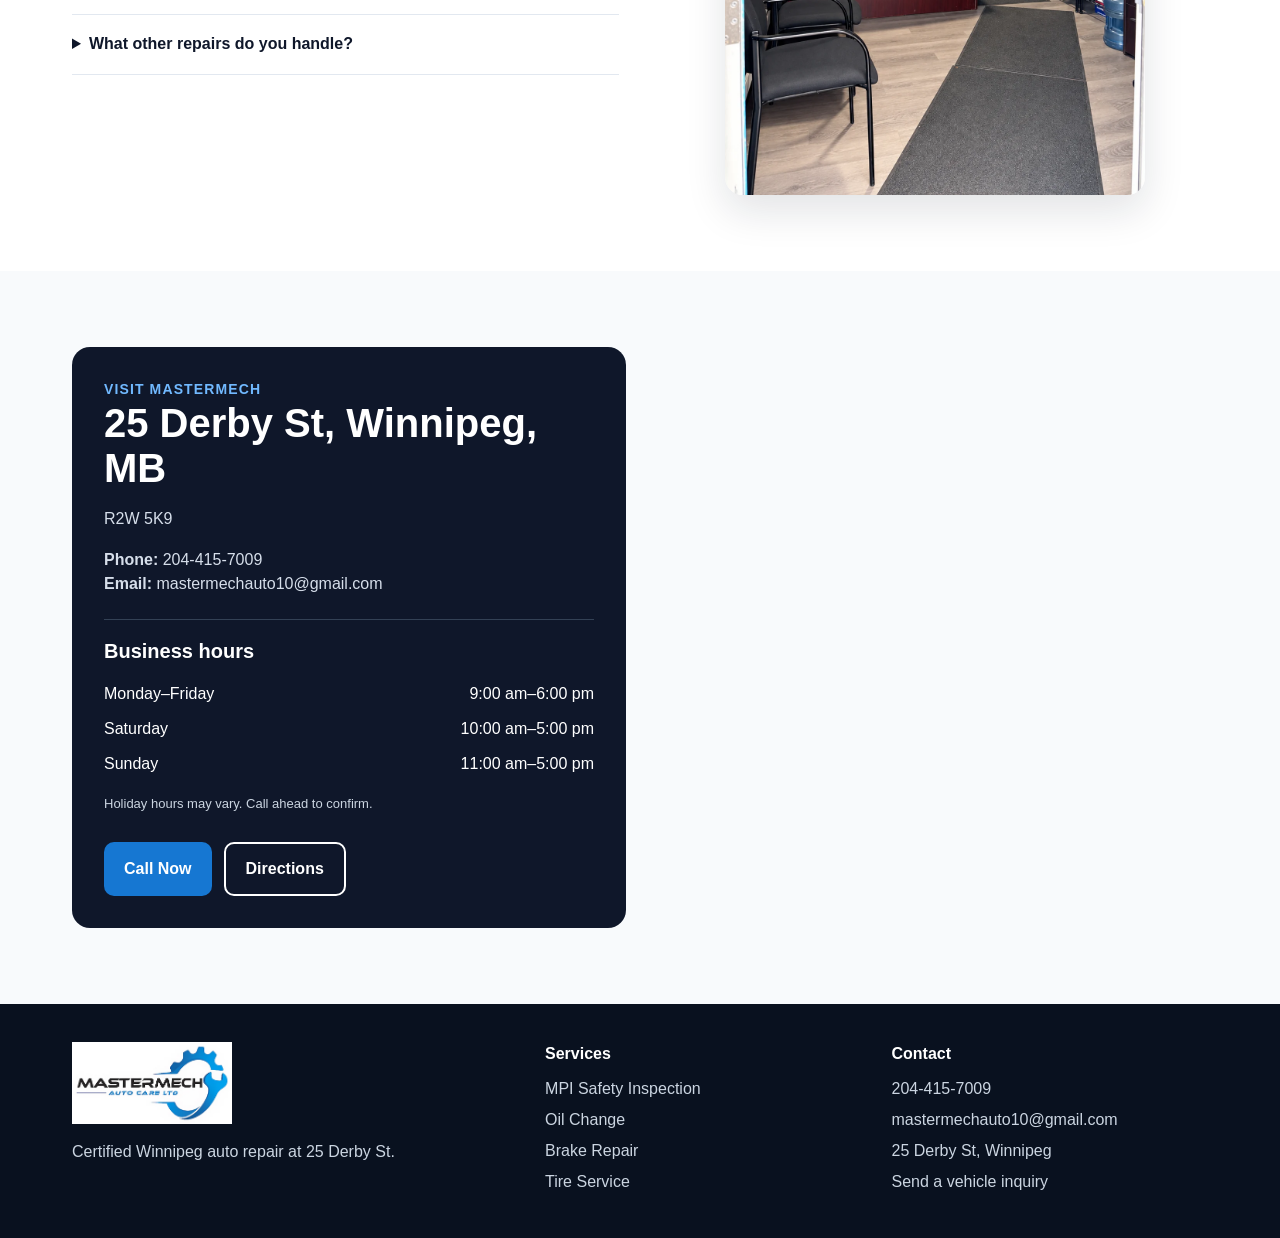
==== commit 83b49965: "Identify MPI certification in homepage trust and Why Us sections" ====
--- a/index.html
+++ b/index.html
@@ -4,7 +4,7 @@
 <div class="topbar"><div class="wrap"><span>Certified auto repair in Winnipeg • No appointment needed for many services</span><span>📞 <a href="tel:+12044157009">204-415-7009</a></span></div></div>
 <header class="nav"><div class="wrap"><a href="/"><img alt="MasterMech Auto Care Ltd. logo" class="logo" decoding="async" height="351" src="assets/logo.webp" width="690"/></a><nav aria-label="Main navigation" class="navlinks"><a aria-current="page" href="/">Home</a><a href="#services">Our Services</a><a href="#about">Why Us</a><a href="#reviews">Reviews</a><a href="#inquiry">Inquire</a><a class="btn" href="tel:+12044157009">Call Now</a></nav></div></header>
 <main id="main-content"><section class="hero"><div class="wrap"><div class="content"><div class="eyebrow">Winnipeg Auto Repair &amp; Mechanic</div><h1>Honest auto repair without the dealership price.</h1><p>MPI safety inspections, full synthetic oil changes, brakes, tires, suspension, diagnostics and general repairs at 25 Derby St.</p><div class="cta-row"><a class="btn" href="tel:+12044157009">Call 204-415-7009</a><a class="btn alt" href="#visit">Get Directions</a><a class="btn alt" href="#inquiry">Send an Inquiry</a></div></div></div></section>
-<div class="wrap"><div class="trust"><div><strong>Certified Shop</strong><span>Professional repair and inspection service</span></div><div><strong>No Appointment</strong><span>Drive in for many everyday services</span></div><div><strong>Transparent Pricing</strong><span>Clear communication before the work</span></div><div><strong>Winnipeg Local</strong><span>25 Derby St, R2W 5K9</span></div></div></div>
+<div class="wrap"><div class="trust"><div><strong>MPI-Certified</strong><span>Vehicle safety inspection station</span></div><div><strong>No Appointment</strong><span>Drive in for many everyday services</span></div><div><strong>Transparent Pricing</strong><span>Clear communication before the work</span></div><div><strong>Winnipeg Local</strong><span>25 Derby St, R2W 5K9</span></div></div></div>
 <section class="section" id="services"><div class="wrap"><div class="eyebrow">Our Services</div><h2>Complete auto care in Winnipeg</h2><p class="lead">From routine maintenance to diagnostics and safety inspections, MasterMech keeps your vehicle road-ready.</p><div class="grid3">
 <article class="card"><img alt="MPI vehicle safety inspection station Winnipeg" decoding="async" height="1448" loading="lazy" src="assets/mpi.webp" width="1086"/><div class="pad"><h3>MPI Safety Inspections</h3><p>Vehicle safety inspections from a certified Winnipeg inspection shop.</p><a href="/mpi-safety-inspection-winnipeg">Learn more →</a></div></article>
 <article class="card"><img alt="Brake repair and auto repair shop in Winnipeg" decoding="async" height="1448" loading="lazy" src="assets/shop.webp" width="1086"/><div class="pad"><h3>Brake Repair</h3><p>Brake inspections, pads, rotors and repair with clear recommendations.</p><a href="/brake-repair-winnipeg">Learn more →</a></div></article>
@@ -14,7 +14,7 @@
 <article class="card"><img alt="Auto diagnostics Winnipeg" decoding="async" height="1448" loading="lazy" src="assets/hero.webp" width="1086"/><div class="pad"><h3>Diagnostics &amp; General Repair</h3><p>Check-engine diagnostics, tune-ups, electrical issues and general mechanical repairs.</p><a href="/auto-diagnostics-winnipeg">Learn more →</a></div></article>
 </div></div></section><section aria-labelledby="inquiry-title" class="section inquiry-section" id="inquiry"><div class="wrap inquiry-layout"><div class="inquiry-intro"><div class="eyebrow">Ask the shop</div><h2 id="inquiry-title">Tell us what your vehicle needs.</h2><p class="lead">Have a question about a repair, inspection or maintenance? Send your vehicle details and a short description so we can help.</p><p>For current availability or an urgent question, call <a class="text-link" href="tel:+12044157009">204-415-7009</a>.</p><p class="inquiry-note">An inquiry does not confirm an appointment or a repair price. The shop will contact you to discuss the next step.</p></div><form action="https://formsubmit.co/mastermechauto10@gmail.com" class="inquiry-form" method="POST"><input name="_subject" type="hidden" value="MasterMech website — vehicle inquiry"/><input name="_template" type="hidden" value="table"/><input name="_next" type="hidden" value="https://mastermech-website.pages.dev/inquiry-thank-you"/><input name="_url" type="hidden" value="https://mastermech-website.pages.dev/#inquiry"/><div aria-hidden="true" class="form-honeypot"><label for="inquiry-honey">Leave this field empty</label><input autocomplete="off" id="inquiry-honey" name="_honey" tabindex="-1" type="text"/></div><div class="form-grid"><div class="form-field"><label for="inquiry-name">Your name <span aria-hidden="true">*</span></label><input autocomplete="name" id="inquiry-name" maxlength="100" name="name" required="" type="text"/></div><div class="form-field"><label for="inquiry-email">Email <span aria-hidden="true">*</span></label><input autocomplete="email" id="inquiry-email" maxlength="254" name="email" required="" type="email"/></div><div class="form-field"><label for="inquiry-phone">Phone <span class="optional">(optional)</span></label><input autocomplete="tel" id="inquiry-phone" maxlength="30" name="phone" type="tel"/></div><div class="form-field"><label for="inquiry-year">Vehicle year <span class="optional">(optional)</span></label><input id="inquiry-year" inputmode="numeric" max="2027" min="1900" name="vehicle_year" placeholder="e.g. 2018" type="number"/></div><div class="form-field"><label for="inquiry-make">Vehicle make <span aria-hidden="true">*</span></label><input id="inquiry-make" maxlength="80" name="vehicle_make" placeholder="e.g. Toyota" required="" type="text"/></div><div class="form-field"><label for="inquiry-model">Vehicle model <span aria-hidden="true">*</span></label><input id="inquiry-model" maxlength="100" name="vehicle_model" placeholder="e.g. Corolla" required="" type="text"/></div><div class="form-field form-wide"><label for="inquiry-service">Service needed <span aria-hidden="true">*</span></label><select id="inquiry-service" name="service" required=""><option value="">Select a service</option><option>MPI safety inspection</option><option>Oil change</option><option>Brake repair</option><option>Tires and balancing</option><option>Steering or suspension</option><option>Diagnostics or general repair</option><option>Other / not sure</option></select></div><div class="form-field form-wide"><label for="inquiry-message">How can we help? <span aria-hidden="true">*</span></label><textarea id="inquiry-message" maxlength="3000" name="message" placeholder="Tell us about the service you need, symptoms or warning lights." required="" rows="5"></textarea></div></div><p class="form-privacy">Your details are sent to MasterMech through FormSubmit to respond to this inquiry. <a href="https://formsubmit.co/privacy.pdf" rel="noopener noreferrer" target="_blank">FormSubmit privacy information</a>.</p><button class="btn" type="submit">Send Inquiry</button><p class="form-required">* Required fields. You may be asked to complete a spam check.</p></form></div></section>
 <section class="section gray"><div class="wrap"><div class="offer"><div><div class="eyebrow" style="color:#d8ecff">Current Offer</div><h2>$70 Full Synthetic Oil Change</h2><p>Includes full synthetic oil, oil filter and labour. No appointment needed — just drive in.</p></div><div class="price">$70</div></div></div></section>
-<section class="section" id="about"><div class="wrap split"><img alt="Inside MasterMech Auto Care repair shop in Winnipeg" decoding="async" height="1448" loading="lazy" src="assets/shop.webp" width="1086"/><div><div class="eyebrow">Why MasterMech</div><h2>Why choose us over a dealership?</h2><p class="lead">You have a local option for vehicle maintenance and repairs. At MasterMech, we explain what your vehicle needs, discuss the price before work begins and help you understand your options.</p><ul class="ticks"><li>Clear pricing before the work begins</li><li>Straightforward explanations of recommended repairs</li><li>A local Winnipeg shop you can call with questions</li><li>Maintenance, inspections and repairs in one place</li><li>No appointment needed for many everyday services</li></ul><a class="btn" href="tel:+12044157009">Talk to a Mechanic</a></div></div></section>
+<section class="section" id="about"><div class="wrap split"><img alt="Inside MasterMech Auto Care repair shop in Winnipeg" decoding="async" height="1448" loading="lazy" src="assets/shop.webp" width="1086"/><div><div class="eyebrow">Why MasterMech</div><h2>Why choose us over a dealership?</h2><p class="lead">You have a local option for vehicle maintenance and repairs. At MasterMech, we explain what your vehicle needs, discuss the price before work begins and help you understand your options.</p><ul class="ticks"><li>Clear pricing before the work begins</li><li>Straightforward explanations of recommended repairs</li><li>A local Winnipeg shop you can call with questions</li><li>MPI-certified vehicle safety inspections</li><li>No appointment needed for many everyday services</li></ul><a class="btn" href="tel:+12044157009">Talk to a Mechanic</a></div></div></section>
 <section aria-labelledby="google-reviews-heading" class="section gray" id="reviews"><div class="wrap"><div class="eyebrow">Google Reviews</div><h2 id="google-reviews-heading">Hear from our customers.</h2><p class="lead">Read customer feedback about MasterMech Auto Care on our Google Business Profile.</p><a class="btn" href="https://www.google.com/maps/place/MasterMech+Auto+Care+Ltd./@49.908131,-97.136567,17z/data=!3m1!4b1!4m6!3m5!1s0x52ea719a5ce8b409:0xee21368e51462210!8m2!3d49.908131!4d-97.136567!16s%2Fg%2F11yhgs8zzt?entry=ttu&amp;g_ep=EgoyMDI2MDkyOC4wIKXMDSoASAFQAw%3D%3D" rel="noopener noreferrer" target="_blank">Read our reviews on Google</a></div></section>
 <section class="section"><div class="wrap split"><div class="faq"><div class="eyebrow">FAQ</div><h2>Before you visit</h2><details><summary>Do I need an appointment?</summary><p>No appointment is required for many services. Call ahead if you want to confirm current availability.</p></details><details><summary>Do you perform MPI safety inspections?</summary><p>Yes. MasterMech offers vehicle safety inspections in Winnipeg.</p></details><details><summary>What does the $70 oil change include?</summary><p>The $70 offer includes full synthetic oil, an oil filter and labour.</p></details><details><summary>What other repairs do you handle?</summary><p>We handle brakes, tires, suspension, diagnostics, tune-ups, maintenance and general mechanical repairs.</p></details></div><img alt="MasterMech Auto Care customer reception Winnipeg" decoding="async" height="1448" loading="lazy" src="assets/reception.webp" width="1086"/></div></section>
 <section class="section gray" id="visit"><div class="wrap visit"><div class="contactbox"><div class="eyebrow">Visit MasterMech</div><h2>25 Derby St, Winnipeg, MB</h2><p>R2W 5K9</p><p><strong>Phone:</strong> <a href="tel:+12044157009">204-415-7009</a><br/><strong>Email:</strong> <a href="mailto:mastermechauto10@gmail.com">mastermechauto10@gmail.com</a></p><div class="business-hours"><h3>Business hours</h3><dl><div><dt>Monday–Friday</dt><dd>9:00 am–6:00 pm</dd></div><div><dt>Saturday</dt><dd>10:00 am–5:00 pm</dd></div><div><dt>Sunday</dt><dd>11:00 am–5:00 pm</dd></div></dl><p class="hours-note">Holiday hours may vary. Call ahead to confirm.</p></div><div class="cta-row"><a class="btn" href="tel:+12044157009">Call Now</a><a class="btn alt" href="https://www.google.com/maps/search/?api=1&amp;query=25+Derby+St+Winnipeg+MB" rel="noopener noreferrer" style="color:#fff;border-color:#fff;background:transparent" target="_blank">Directions</a></div></div><div class="map"><iframe loading="lazy" src="https://www.google.com/maps?q=25%20Derby%20St%20Winnipeg%20MB&amp;output=embed" title="Map to MasterMech Auto Care Ltd."></iframe></div></div></section>
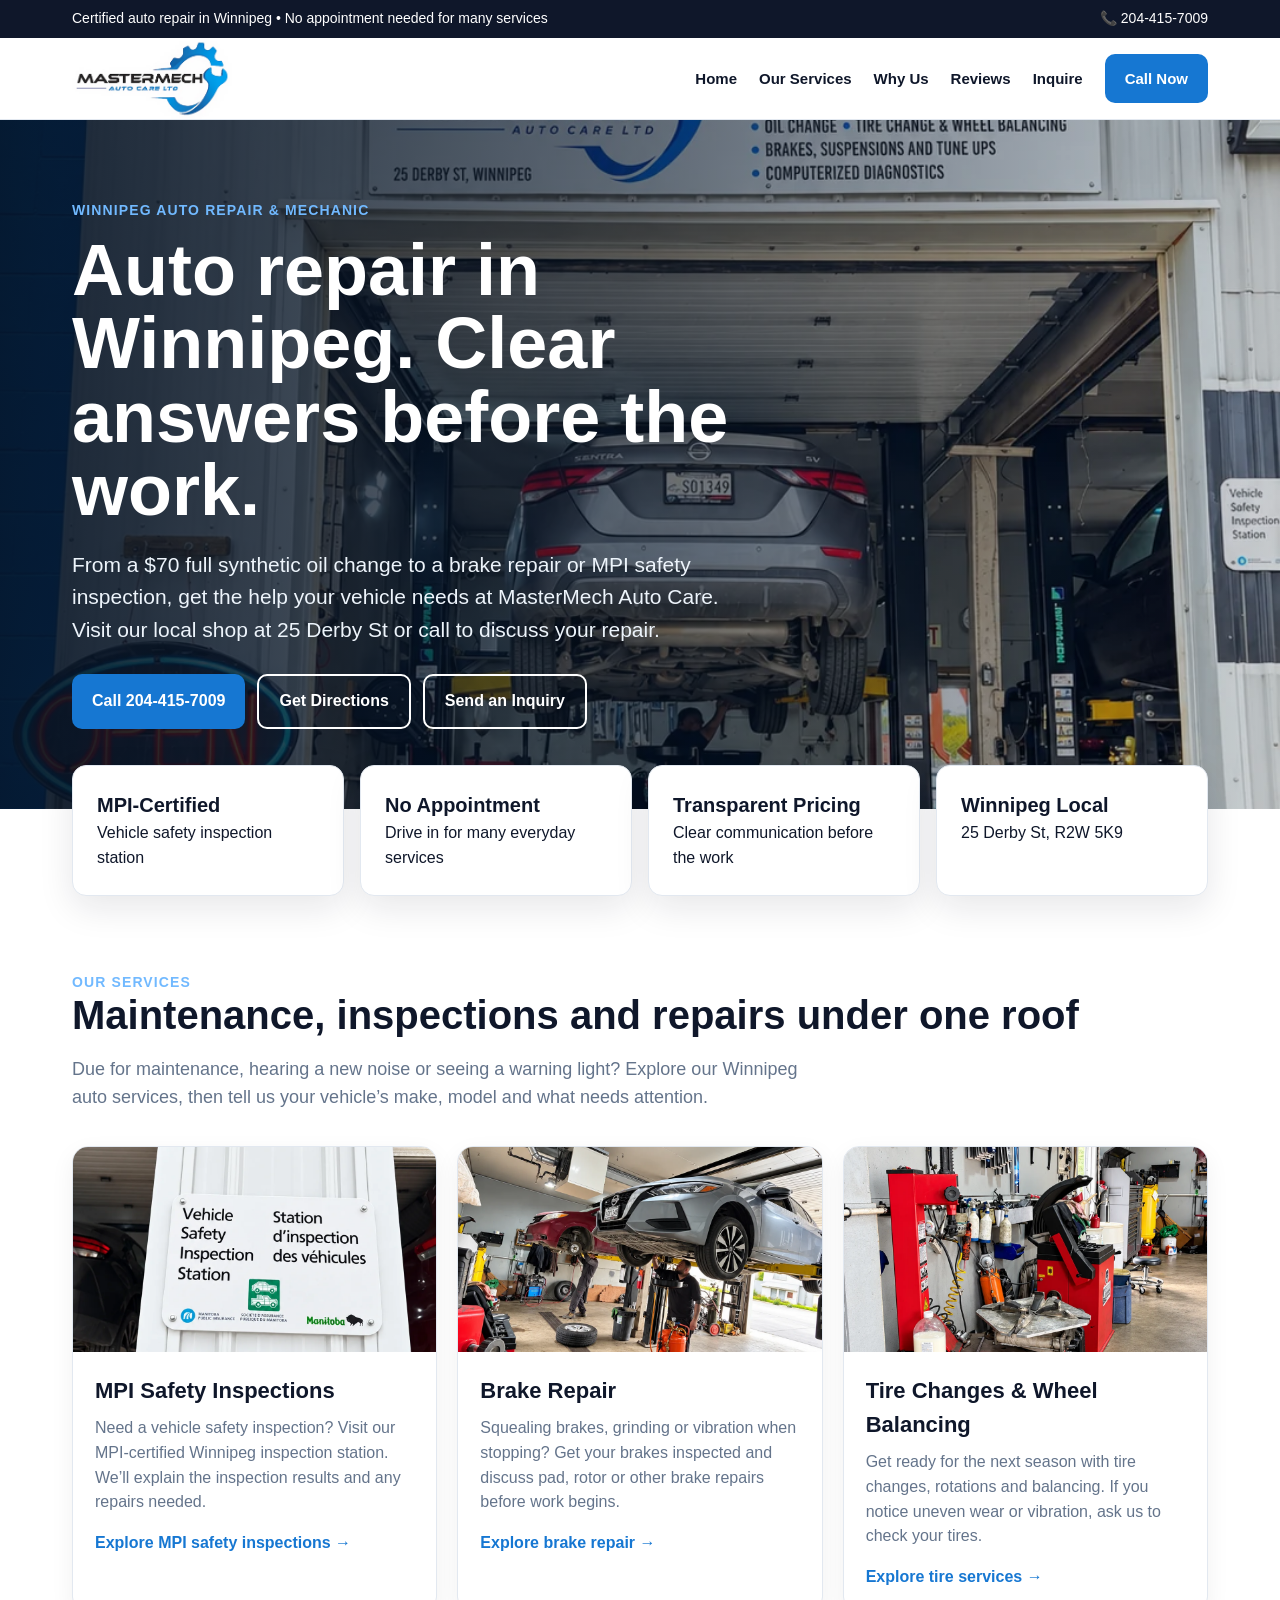
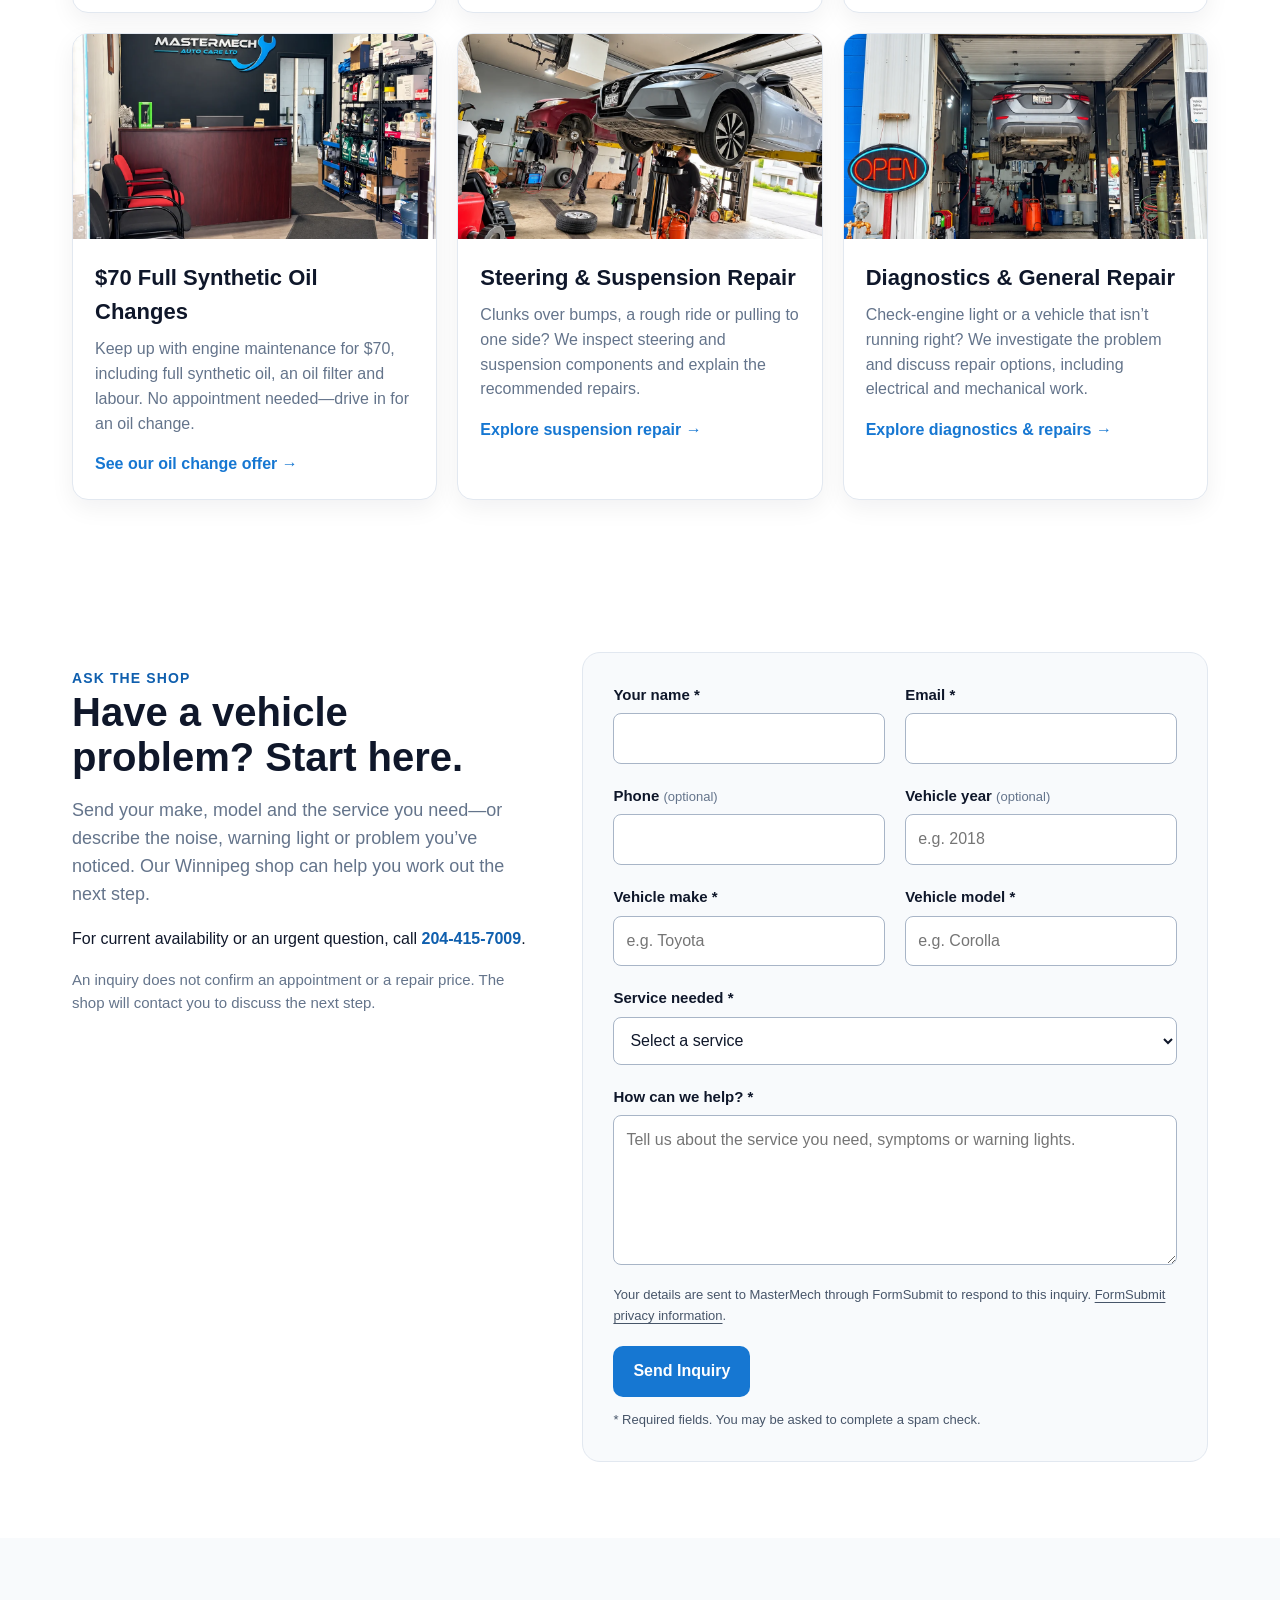
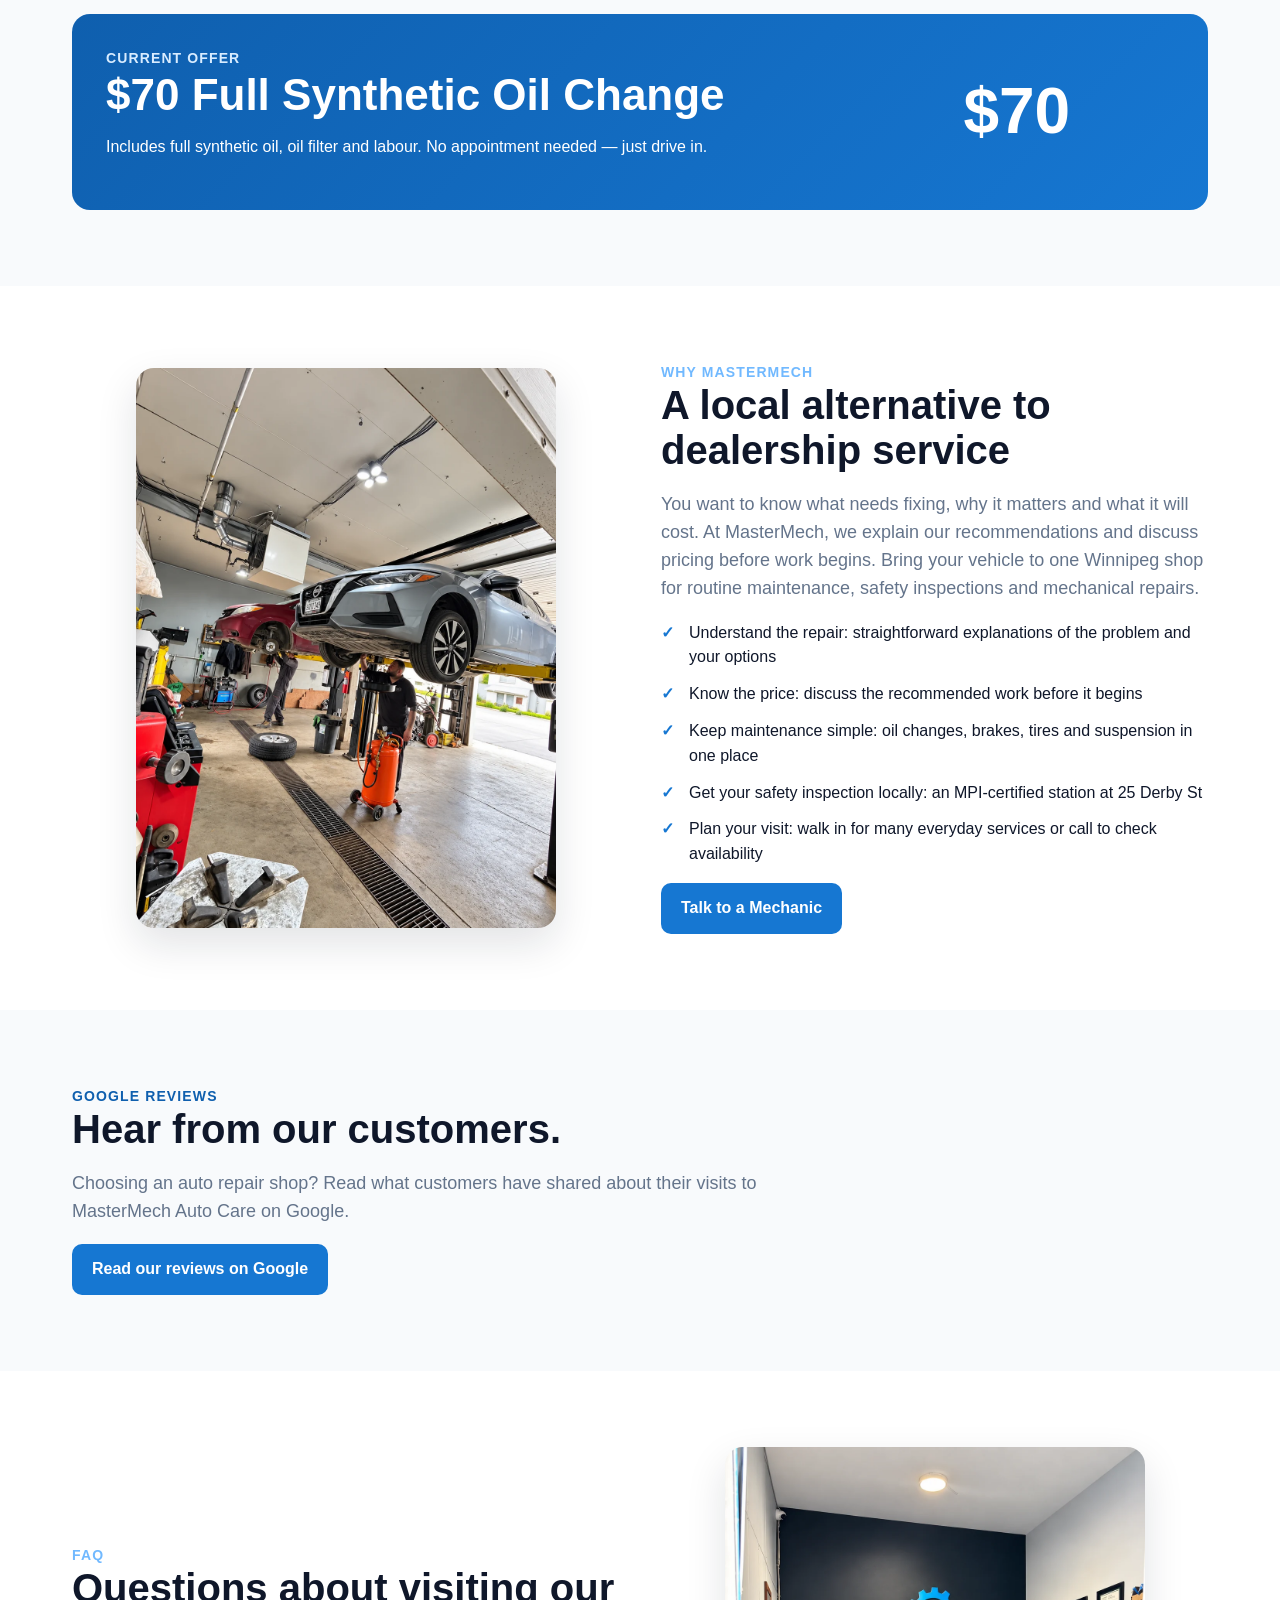
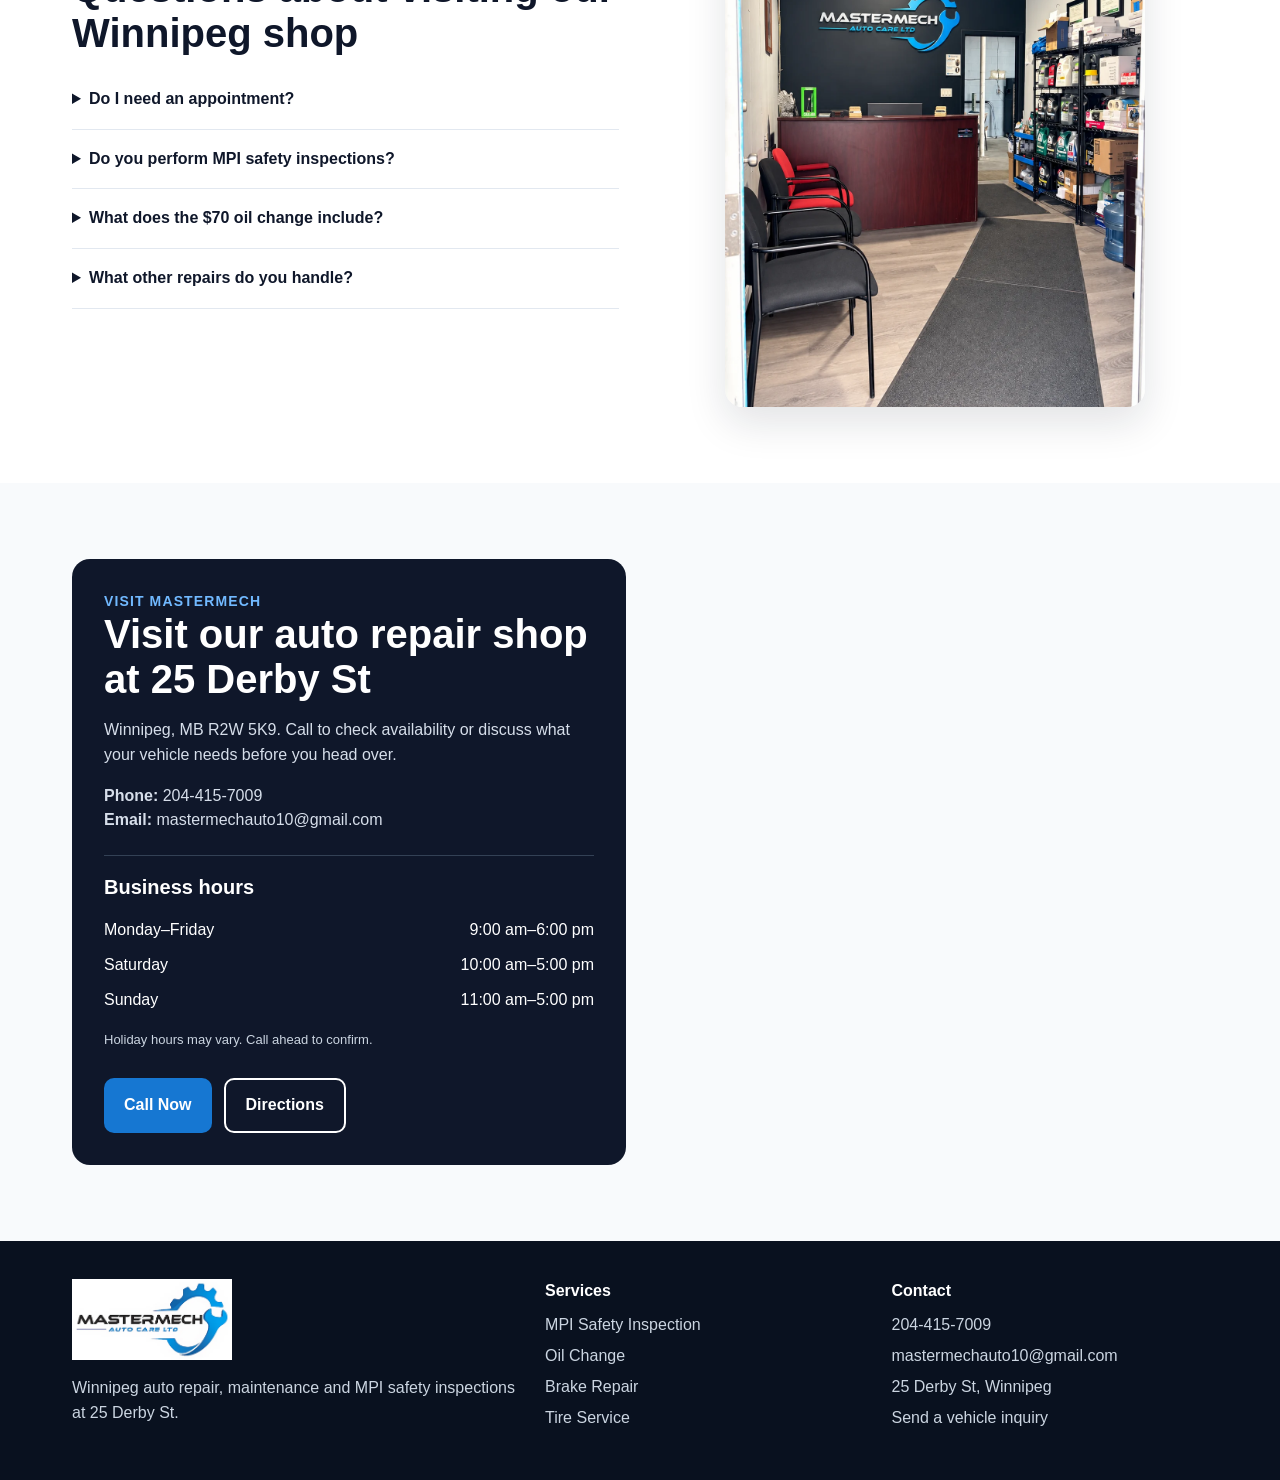
==== commit 0b6c3195: "Improve Winnipeg service copy, homepage messaging and SEO descriptions" ====
--- a/index.html
+++ b/index.html
@@ -1,23 +1,23 @@
 <!DOCTYPE html>
 
-<html lang="en-CA"><head><meta charset="utf-8"/><meta content="width=device-width,initial-scale=1" name="viewport"/><title>Auto Repair Winnipeg | MasterMech Auto Care Ltd.</title><meta content="MasterMech Auto Care Ltd. is a certified auto repair shop in Winnipeg offering MPI safety inspections, oil changes, brakes, tires, suspension, diagnostics and general repairs. No appointment needed for many services." name="description"/><link href="https://mastermech-website.pages.dev/" rel="canonical"/><link href="styles.css?v=hours-reviews-v1" rel="stylesheet"/><script type="application/ld+json">{"@context":"https://schema.org","@type":"AutoRepair","name":"MasterMech Auto Care Ltd.","url":"https://mastermech-website.pages.dev/","telephone":"+1-204-415-7009","email":"mastermechauto10@gmail.com","address":{"@type":"PostalAddress","streetAddress":"25 Derby St","addressLocality":"Winnipeg","addressRegion":"MB","postalCode":"R2W 5K9","addressCountry":"CA"},"areaServed":"Winnipeg, Manitoba","priceRange":"$$","image":"https://mastermech-website.pages.dev/assets/hero.webp","openingHoursSpecification":[{"@type":"OpeningHoursSpecification","dayOfWeek":["Monday","Tuesday","Wednesday","Thursday","Friday"],"opens":"09:00","closes":"18:00"},{"@type":"OpeningHoursSpecification","dayOfWeek":"Saturday","opens":"10:00","closes":"17:00"},{"@type":"OpeningHoursSpecification","dayOfWeek":"Sunday","opens":"11:00","closes":"17:00"}],"sameAs":["https://www.google.com/maps/place/MasterMech+Auto+Care+Ltd./@49.908131,-97.136567,17z/data=!3m1!4b1!4m6!3m5!1s0x52ea719a5ce8b409:0xee21368e51462210!8m2!3d49.908131!4d-97.136567!16s%2Fg%2F11yhgs8zzt?entry=ttu&g_ep=EgoyMDI2MDkyOC4wIKXMDSoASAFQAw%3D%3D"]}</script><meta content="website" property="og:type"/><meta content="Auto Repair Winnipeg | MasterMech Auto Care Ltd." property="og:title"/><meta content="MasterMech Auto Care Ltd. is a certified auto repair shop in Winnipeg offering MPI safety inspections, oil changes, brakes, tires, suspension, diagnostics and general repairs. No appointment needed for many services." property="og:description"/><meta content="https://mastermech-website.pages.dev/" property="og:url"/><meta content="https://mastermech-website.pages.dev/assets/hero.webp" property="og:image"/></head><body><a class="skip-link" href="#main-content">Skip to content</a>
+<html lang="en-CA"><head><meta charset="utf-8"/><meta content="width=device-width,initial-scale=1" name="viewport"/><title>Auto Repair Winnipeg | MasterMech Auto Care Ltd.</title><meta content="Winnipeg auto repair at 25 Derby St: MPI safety inspections, $70 synthetic oil changes, brakes, tires and diagnostics. Call MasterMech at 204-415-7009." name="description"/><link href="https://mastermech-website.pages.dev/" rel="canonical"/><link href="styles.css?v=hours-reviews-v1" rel="stylesheet"/><script type="application/ld+json">{"@context":"https://schema.org","@type":"AutoRepair","name":"MasterMech Auto Care Ltd.","url":"https://mastermech-website.pages.dev/","telephone":"+1-204-415-7009","email":"mastermechauto10@gmail.com","address":{"@type":"PostalAddress","streetAddress":"25 Derby St","addressLocality":"Winnipeg","addressRegion":"MB","postalCode":"R2W 5K9","addressCountry":"CA"},"areaServed":"Winnipeg, Manitoba","priceRange":"$$","image":"https://mastermech-website.pages.dev/assets/hero.webp","openingHoursSpecification":[{"@type":"OpeningHoursSpecification","dayOfWeek":["Monday","Tuesday","Wednesday","Thursday","Friday"],"opens":"09:00","closes":"18:00"},{"@type":"OpeningHoursSpecification","dayOfWeek":"Saturday","opens":"10:00","closes":"17:00"},{"@type":"OpeningHoursSpecification","dayOfWeek":"Sunday","opens":"11:00","closes":"17:00"}],"sameAs":["https://www.google.com/maps/place/MasterMech+Auto+Care+Ltd./@49.908131,-97.136567,17z/data=!3m1!4b1!4m6!3m5!1s0x52ea719a5ce8b409:0xee21368e51462210!8m2!3d49.908131!4d-97.136567!16s%2Fg%2F11yhgs8zzt?entry=ttu&g_ep=EgoyMDI2MDkyOC4wIKXMDSoASAFQAw%3D%3D"]}</script><meta content="website" property="og:type"/><meta content="Auto Repair Winnipeg | MasterMech Auto Care Ltd." property="og:title"/><meta content="Winnipeg auto repair at 25 Derby St: MPI safety inspections, $70 synthetic oil changes, brakes, tires and diagnostics. Call MasterMech at 204-415-7009." property="og:description"/><meta content="https://mastermech-website.pages.dev/" property="og:url"/><meta content="https://mastermech-website.pages.dev/assets/hero.webp" property="og:image"/></head><body><a class="skip-link" href="#main-content">Skip to content</a>
 <div class="topbar"><div class="wrap"><span>Certified auto repair in Winnipeg • No appointment needed for many services</span><span>📞 <a href="tel:+12044157009">204-415-7009</a></span></div></div>
 <header class="nav"><div class="wrap"><a href="/"><img alt="MasterMech Auto Care Ltd. logo" class="logo" decoding="async" height="351" src="assets/logo.webp" width="690"/></a><nav aria-label="Main navigation" class="navlinks"><a aria-current="page" href="/">Home</a><a href="#services">Our Services</a><a href="#about">Why Us</a><a href="#reviews">Reviews</a><a href="#inquiry">Inquire</a><a class="btn" href="tel:+12044157009">Call Now</a></nav></div></header>
-<main id="main-content"><section class="hero"><div class="wrap"><div class="content"><div class="eyebrow">Winnipeg Auto Repair &amp; Mechanic</div><h1>Honest auto repair without the dealership price.</h1><p>MPI safety inspections, full synthetic oil changes, brakes, tires, suspension, diagnostics and general repairs at 25 Derby St.</p><div class="cta-row"><a class="btn" href="tel:+12044157009">Call 204-415-7009</a><a class="btn alt" href="#visit">Get Directions</a><a class="btn alt" href="#inquiry">Send an Inquiry</a></div></div></div></section>
+<main id="main-content"><section class="hero"><div class="wrap"><div class="content"><div class="eyebrow">Winnipeg Auto Repair &amp; Mechanic</div><h1>Auto repair in Winnipeg. Clear answers before the work.</h1><p>From a $70 full synthetic oil change to a brake repair or MPI safety inspection, get the help your vehicle needs at MasterMech Auto Care. Visit our local shop at 25 Derby St or call to discuss your repair.</p><div class="cta-row"><a class="btn" href="tel:+12044157009">Call 204-415-7009</a><a class="btn alt" href="#visit">Get Directions</a><a class="btn alt" href="#inquiry">Send an Inquiry</a></div></div></div></section>
 <div class="wrap"><div class="trust"><div><strong>MPI-Certified</strong><span>Vehicle safety inspection station</span></div><div><strong>No Appointment</strong><span>Drive in for many everyday services</span></div><div><strong>Transparent Pricing</strong><span>Clear communication before the work</span></div><div><strong>Winnipeg Local</strong><span>25 Derby St, R2W 5K9</span></div></div></div>
-<section class="section" id="services"><div class="wrap"><div class="eyebrow">Our Services</div><h2>Complete auto care in Winnipeg</h2><p class="lead">From routine maintenance to diagnostics and safety inspections, MasterMech keeps your vehicle road-ready.</p><div class="grid3">
-<article class="card"><img alt="MPI vehicle safety inspection station Winnipeg" decoding="async" height="1448" loading="lazy" src="assets/mpi.webp" width="1086"/><div class="pad"><h3>MPI Safety Inspections</h3><p>Vehicle safety inspections from a certified Winnipeg inspection shop.</p><a href="/mpi-safety-inspection-winnipeg">Learn more →</a></div></article>
-<article class="card"><img alt="Brake repair and auto repair shop in Winnipeg" decoding="async" height="1448" loading="lazy" src="assets/shop.webp" width="1086"/><div class="pad"><h3>Brake Repair</h3><p>Brake inspections, pads, rotors and repair with clear recommendations.</p><a href="/brake-repair-winnipeg">Learn more →</a></div></article>
-<article class="card"><img alt="Tire service and wheel balancing in Winnipeg" decoding="async" height="1448" loading="lazy" src="assets/tires.webp" width="1086"/><div class="pad"><h3>Tires &amp; Balancing</h3><p>Tire changes, rotations, balancing and seasonal tire service.</p><a href="/tire-service-winnipeg">Learn more →</a></div></article>
-<article class="card"><img alt="MasterMech Auto Care Winnipeg reception" decoding="async" height="1448" loading="lazy" src="assets/reception.webp" width="1086"/><div class="pad"><h3>Oil Changes</h3><p>Full synthetic oil changes including filter. Fast, straightforward service.</p><a href="/oil-change-winnipeg">Learn more →</a></div></article>
-<article class="card"><img alt="Suspension repair Winnipeg" decoding="async" height="1448" loading="lazy" src="assets/shop.webp" width="1086"/><div class="pad"><h3>Suspension Repair</h3><p>Inspection and repair for steering, shocks, struts and suspension issues.</p><a href="/suspension-repair-winnipeg">Learn more →</a></div></article>
-<article class="card"><img alt="Auto diagnostics Winnipeg" decoding="async" height="1448" loading="lazy" src="assets/hero.webp" width="1086"/><div class="pad"><h3>Diagnostics &amp; General Repair</h3><p>Check-engine diagnostics, tune-ups, electrical issues and general mechanical repairs.</p><a href="/auto-diagnostics-winnipeg">Learn more →</a></div></article>
-</div></div></section><section aria-labelledby="inquiry-title" class="section inquiry-section" id="inquiry"><div class="wrap inquiry-layout"><div class="inquiry-intro"><div class="eyebrow">Ask the shop</div><h2 id="inquiry-title">Tell us what your vehicle needs.</h2><p class="lead">Have a question about a repair, inspection or maintenance? Send your vehicle details and a short description so we can help.</p><p>For current availability or an urgent question, call <a class="text-link" href="tel:+12044157009">204-415-7009</a>.</p><p class="inquiry-note">An inquiry does not confirm an appointment or a repair price. The shop will contact you to discuss the next step.</p></div><form action="https://formsubmit.co/mastermechauto10@gmail.com" class="inquiry-form" method="POST"><input name="_subject" type="hidden" value="MasterMech website — vehicle inquiry"/><input name="_template" type="hidden" value="table"/><input name="_next" type="hidden" value="https://mastermech-website.pages.dev/inquiry-thank-you"/><input name="_url" type="hidden" value="https://mastermech-website.pages.dev/#inquiry"/><div aria-hidden="true" class="form-honeypot"><label for="inquiry-honey">Leave this field empty</label><input autocomplete="off" id="inquiry-honey" name="_honey" tabindex="-1" type="text"/></div><div class="form-grid"><div class="form-field"><label for="inquiry-name">Your name <span aria-hidden="true">*</span></label><input autocomplete="name" id="inquiry-name" maxlength="100" name="name" required="" type="text"/></div><div class="form-field"><label for="inquiry-email">Email <span aria-hidden="true">*</span></label><input autocomplete="email" id="inquiry-email" maxlength="254" name="email" required="" type="email"/></div><div class="form-field"><label for="inquiry-phone">Phone <span class="optional">(optional)</span></label><input autocomplete="tel" id="inquiry-phone" maxlength="30" name="phone" type="tel"/></div><div class="form-field"><label for="inquiry-year">Vehicle year <span class="optional">(optional)</span></label><input id="inquiry-year" inputmode="numeric" max="2027" min="1900" name="vehicle_year" placeholder="e.g. 2018" type="number"/></div><div class="form-field"><label for="inquiry-make">Vehicle make <span aria-hidden="true">*</span></label><input id="inquiry-make" maxlength="80" name="vehicle_make" placeholder="e.g. Toyota" required="" type="text"/></div><div class="form-field"><label for="inquiry-model">Vehicle model <span aria-hidden="true">*</span></label><input id="inquiry-model" maxlength="100" name="vehicle_model" placeholder="e.g. Corolla" required="" type="text"/></div><div class="form-field form-wide"><label for="inquiry-service">Service needed <span aria-hidden="true">*</span></label><select id="inquiry-service" name="service" required=""><option value="">Select a service</option><option>MPI safety inspection</option><option>Oil change</option><option>Brake repair</option><option>Tires and balancing</option><option>Steering or suspension</option><option>Diagnostics or general repair</option><option>Other / not sure</option></select></div><div class="form-field form-wide"><label for="inquiry-message">How can we help? <span aria-hidden="true">*</span></label><textarea id="inquiry-message" maxlength="3000" name="message" placeholder="Tell us about the service you need, symptoms or warning lights." required="" rows="5"></textarea></div></div><p class="form-privacy">Your details are sent to MasterMech through FormSubmit to respond to this inquiry. <a href="https://formsubmit.co/privacy.pdf" rel="noopener noreferrer" target="_blank">FormSubmit privacy information</a>.</p><button class="btn" type="submit">Send Inquiry</button><p class="form-required">* Required fields. You may be asked to complete a spam check.</p></form></div></section>
+<section class="section" id="services"><div class="wrap"><div class="eyebrow">Our Services</div><h2>Maintenance, inspections and repairs under one roof</h2><p class="lead">Due for maintenance, hearing a new noise or seeing a warning light? Explore our Winnipeg auto services, then tell us your vehicle’s make, model and what needs attention.</p><div class="grid3">
+<article class="card"><img alt="MPI vehicle safety inspection station Winnipeg" decoding="async" height="1448" loading="lazy" src="assets/mpi.webp" width="1086"/><div class="pad"><h3>MPI Safety Inspections</h3><p>Need a vehicle safety inspection? Visit our MPI-certified Winnipeg inspection station. We’ll explain the inspection results and any repairs needed.</p><a href="/mpi-safety-inspection-winnipeg">Explore MPI safety inspections →</a></div></article>
+<article class="card"><img alt="Brake repair and auto repair shop in Winnipeg" decoding="async" height="1448" loading="lazy" src="assets/shop.webp" width="1086"/><div class="pad"><h3>Brake Repair</h3><p>Squealing brakes, grinding or vibration when stopping? Get your brakes inspected and discuss pad, rotor or other brake repairs before work begins.</p><a href="/brake-repair-winnipeg">Explore brake repair →</a></div></article>
+<article class="card"><img alt="Tire service and wheel balancing in Winnipeg" decoding="async" height="1448" loading="lazy" src="assets/tires.webp" width="1086"/><div class="pad"><h3>Tire Changes &amp; Wheel Balancing</h3><p>Get ready for the next season with tire changes, rotations and balancing. If you notice uneven wear or vibration, ask us to check your tires.</p><a href="/tire-service-winnipeg">Explore tire services →</a></div></article>
+<article class="card"><img alt="MasterMech Auto Care Winnipeg reception" decoding="async" height="1448" loading="lazy" src="assets/reception.webp" width="1086"/><div class="pad"><h3>$70 Full Synthetic Oil Changes</h3><p>Keep up with engine maintenance for $70, including full synthetic oil, an oil filter and labour. No appointment needed—drive in for an oil change.</p><a href="/oil-change-winnipeg">See our oil change offer →</a></div></article>
+<article class="card"><img alt="Suspension repair Winnipeg" decoding="async" height="1448" loading="lazy" src="assets/shop.webp" width="1086"/><div class="pad"><h3>Steering &amp; Suspension Repair</h3><p>Clunks over bumps, a rough ride or pulling to one side? We inspect steering and suspension components and explain the recommended repairs.</p><a href="/suspension-repair-winnipeg">Explore suspension repair →</a></div></article>
+<article class="card"><img alt="Auto diagnostics Winnipeg" decoding="async" height="1448" loading="lazy" src="assets/hero.webp" width="1086"/><div class="pad"><h3>Diagnostics &amp; General Repair</h3><p>Check-engine light or a vehicle that isn’t running right? We investigate the problem and discuss repair options, including electrical and mechanical work.</p><a href="/auto-diagnostics-winnipeg">Explore diagnostics &amp; repairs →</a></div></article>
+</div></div></section><section aria-labelledby="inquiry-title" class="section inquiry-section" id="inquiry"><div class="wrap inquiry-layout"><div class="inquiry-intro"><div class="eyebrow">Ask the shop</div><h2 id="inquiry-title">Have a vehicle problem? Start here.</h2><p class="lead">Send your make, model and the service you need—or describe the noise, warning light or problem you’ve noticed. Our Winnipeg shop can help you work out the next step.</p><p>For current availability or an urgent question, call <a class="text-link" href="tel:+12044157009">204-415-7009</a>.</p><p class="inquiry-note">An inquiry does not confirm an appointment or a repair price. The shop will contact you to discuss the next step.</p></div><form action="https://formsubmit.co/mastermechauto10@gmail.com" class="inquiry-form" method="POST"><input name="_subject" type="hidden" value="MasterMech website — vehicle inquiry"/><input name="_template" type="hidden" value="table"/><input name="_next" type="hidden" value="https://mastermech-website.pages.dev/inquiry-thank-you"/><input name="_url" type="hidden" value="https://mastermech-website.pages.dev/#inquiry"/><div aria-hidden="true" class="form-honeypot"><label for="inquiry-honey">Leave this field empty</label><input autocomplete="off" id="inquiry-honey" name="_honey" tabindex="-1" type="text"/></div><div class="form-grid"><div class="form-field"><label for="inquiry-name">Your name <span aria-hidden="true">*</span></label><input autocomplete="name" id="inquiry-name" maxlength="100" name="name" required="" type="text"/></div><div class="form-field"><label for="inquiry-email">Email <span aria-hidden="true">*</span></label><input autocomplete="email" id="inquiry-email" maxlength="254" name="email" required="" type="email"/></div><div class="form-field"><label for="inquiry-phone">Phone <span class="optional">(optional)</span></label><input autocomplete="tel" id="inquiry-phone" maxlength="30" name="phone" type="tel"/></div><div class="form-field"><label for="inquiry-year">Vehicle year <span class="optional">(optional)</span></label><input id="inquiry-year" inputmode="numeric" max="2027" min="1900" name="vehicle_year" placeholder="e.g. 2018" type="number"/></div><div class="form-field"><label for="inquiry-make">Vehicle make <span aria-hidden="true">*</span></label><input id="inquiry-make" maxlength="80" name="vehicle_make" placeholder="e.g. Toyota" required="" type="text"/></div><div class="form-field"><label for="inquiry-model">Vehicle model <span aria-hidden="true">*</span></label><input id="inquiry-model" maxlength="100" name="vehicle_model" placeholder="e.g. Corolla" required="" type="text"/></div><div class="form-field form-wide"><label for="inquiry-service">Service needed <span aria-hidden="true">*</span></label><select id="inquiry-service" name="service" required=""><option value="">Select a service</option><option>MPI safety inspection</option><option>Oil change</option><option>Brake repair</option><option>Tires and balancing</option><option>Steering or suspension</option><option>Diagnostics or general repair</option><option>Other / not sure</option></select></div><div class="form-field form-wide"><label for="inquiry-message">How can we help? <span aria-hidden="true">*</span></label><textarea id="inquiry-message" maxlength="3000" name="message" placeholder="Tell us about the service you need, symptoms or warning lights." required="" rows="5"></textarea></div></div><p class="form-privacy">Your details are sent to MasterMech through FormSubmit to respond to this inquiry. <a href="https://formsubmit.co/privacy.pdf" rel="noopener noreferrer" target="_blank">FormSubmit privacy information</a>.</p><button class="btn" type="submit">Send Inquiry</button><p class="form-required">* Required fields. You may be asked to complete a spam check.</p></form></div></section>
 <section class="section gray"><div class="wrap"><div class="offer"><div><div class="eyebrow" style="color:#d8ecff">Current Offer</div><h2>$70 Full Synthetic Oil Change</h2><p>Includes full synthetic oil, oil filter and labour. No appointment needed — just drive in.</p></div><div class="price">$70</div></div></div></section>
-<section class="section" id="about"><div class="wrap split"><img alt="Inside MasterMech Auto Care repair shop in Winnipeg" decoding="async" height="1448" loading="lazy" src="assets/shop.webp" width="1086"/><div><div class="eyebrow">Why MasterMech</div><h2>Why choose us over a dealership?</h2><p class="lead">You have a local option for vehicle maintenance and repairs. At MasterMech, we explain what your vehicle needs, discuss the price before work begins and help you understand your options.</p><ul class="ticks"><li>Clear pricing before the work begins</li><li>Straightforward explanations of recommended repairs</li><li>A local Winnipeg shop you can call with questions</li><li>MPI-certified vehicle safety inspections</li><li>No appointment needed for many everyday services</li></ul><a class="btn" href="tel:+12044157009">Talk to a Mechanic</a></div></div></section>
-<section aria-labelledby="google-reviews-heading" class="section gray" id="reviews"><div class="wrap"><div class="eyebrow">Google Reviews</div><h2 id="google-reviews-heading">Hear from our customers.</h2><p class="lead">Read customer feedback about MasterMech Auto Care on our Google Business Profile.</p><a class="btn" href="https://www.google.com/maps/place/MasterMech+Auto+Care+Ltd./@49.908131,-97.136567,17z/data=!3m1!4b1!4m6!3m5!1s0x52ea719a5ce8b409:0xee21368e51462210!8m2!3d49.908131!4d-97.136567!16s%2Fg%2F11yhgs8zzt?entry=ttu&amp;g_ep=EgoyMDI2MDkyOC4wIKXMDSoASAFQAw%3D%3D" rel="noopener noreferrer" target="_blank">Read our reviews on Google</a></div></section>
-<section class="section"><div class="wrap split"><div class="faq"><div class="eyebrow">FAQ</div><h2>Before you visit</h2><details><summary>Do I need an appointment?</summary><p>No appointment is required for many services. Call ahead if you want to confirm current availability.</p></details><details><summary>Do you perform MPI safety inspections?</summary><p>Yes. MasterMech offers vehicle safety inspections in Winnipeg.</p></details><details><summary>What does the $70 oil change include?</summary><p>The $70 offer includes full synthetic oil, an oil filter and labour.</p></details><details><summary>What other repairs do you handle?</summary><p>We handle brakes, tires, suspension, diagnostics, tune-ups, maintenance and general mechanical repairs.</p></details></div><img alt="MasterMech Auto Care customer reception Winnipeg" decoding="async" height="1448" loading="lazy" src="assets/reception.webp" width="1086"/></div></section>
-<section class="section gray" id="visit"><div class="wrap visit"><div class="contactbox"><div class="eyebrow">Visit MasterMech</div><h2>25 Derby St, Winnipeg, MB</h2><p>R2W 5K9</p><p><strong>Phone:</strong> <a href="tel:+12044157009">204-415-7009</a><br/><strong>Email:</strong> <a href="mailto:mastermechauto10@gmail.com">mastermechauto10@gmail.com</a></p><div class="business-hours"><h3>Business hours</h3><dl><div><dt>Monday–Friday</dt><dd>9:00 am–6:00 pm</dd></div><div><dt>Saturday</dt><dd>10:00 am–5:00 pm</dd></div><div><dt>Sunday</dt><dd>11:00 am–5:00 pm</dd></div></dl><p class="hours-note">Holiday hours may vary. Call ahead to confirm.</p></div><div class="cta-row"><a class="btn" href="tel:+12044157009">Call Now</a><a class="btn alt" href="https://www.google.com/maps/search/?api=1&amp;query=25+Derby+St+Winnipeg+MB" rel="noopener noreferrer" style="color:#fff;border-color:#fff;background:transparent" target="_blank">Directions</a></div></div><div class="map"><iframe loading="lazy" src="https://www.google.com/maps?q=25%20Derby%20St%20Winnipeg%20MB&amp;output=embed" title="Map to MasterMech Auto Care Ltd."></iframe></div></div></section>
-</main><footer class="footer"><div class="wrap"><div><img alt="MasterMech Auto Care Ltd." class="logo" decoding="async" height="351" src="assets/logo.webp" width="690"/><p>Certified Winnipeg auto repair at 25 Derby St.</p></div><div><h4>Services</h4><a href="/mpi-safety-inspection-winnipeg">MPI Safety Inspection</a><a href="/oil-change-winnipeg">Oil Change</a><a href="/brake-repair-winnipeg">Brake Repair</a><a href="/tire-service-winnipeg">Tire Service</a></div><div><h4>Contact</h4><a href="tel:+12044157009">204-415-7009</a><a href="mailto:mastermechauto10@gmail.com">mastermechauto10@gmail.com</a><span>25 Derby St, Winnipeg</span><a href="#inquiry">Send a vehicle inquiry</a></div></div></footer>
+<section class="section" id="about"><div class="wrap split"><img alt="Inside MasterMech Auto Care repair shop in Winnipeg" decoding="async" height="1448" loading="lazy" src="assets/shop.webp" width="1086"/><div><div class="eyebrow">Why MasterMech</div><h2>A local alternative to dealership service</h2><p class="lead">You want to know what needs fixing, why it matters and what it will cost. At MasterMech, we explain our recommendations and discuss pricing before work begins. Bring your vehicle to one Winnipeg shop for routine maintenance, safety inspections and mechanical repairs.</p><ul class="ticks"><li>Understand the repair: straightforward explanations of the problem and your options</li><li>Know the price: discuss the recommended work before it begins</li><li>Keep maintenance simple: oil changes, brakes, tires and suspension in one place</li><li>Get your safety inspection locally: an MPI-certified station at 25 Derby St</li><li>Plan your visit: walk in for many everyday services or call to check availability</li></ul><a class="btn" href="tel:+12044157009">Talk to a Mechanic</a></div></div></section>
+<section aria-labelledby="google-reviews-heading" class="section gray" id="reviews"><div class="wrap"><div class="eyebrow">Google Reviews</div><h2 id="google-reviews-heading">Hear from our customers.</h2><p class="lead">Choosing an auto repair shop? Read what customers have shared about their visits to MasterMech Auto Care on Google.</p><a class="btn" href="https://www.google.com/maps/place/MasterMech+Auto+Care+Ltd./@49.908131,-97.136567,17z/data=!3m1!4b1!4m6!3m5!1s0x52ea719a5ce8b409:0xee21368e51462210!8m2!3d49.908131!4d-97.136567!16s%2Fg%2F11yhgs8zzt?entry=ttu&amp;g_ep=EgoyMDI2MDkyOC4wIKXMDSoASAFQAw%3D%3D" rel="noopener noreferrer" target="_blank">Read our reviews on Google</a></div></section>
+<section class="section"><div class="wrap split"><div class="faq"><div class="eyebrow">FAQ</div><h2>Questions about visiting our Winnipeg shop</h2><details><summary>Do I need an appointment?</summary><p>You can drive in for many everyday services, including our oil change offer. For repairs or an MPI safety inspection, call 204-415-7009 to confirm availability before your visit.</p></details><details><summary>Do you perform MPI safety inspections?</summary><p>Yes. MasterMech is an MPI-certified vehicle safety inspection station at 25 Derby St in Winnipeg. Call to discuss your vehicle and arrange an inspection.</p></details><details><summary>What does the $70 oil change include?</summary><p>The $70 offer includes full synthetic oil, an oil filter and labour.</p></details><details><summary>What other repairs do you handle?</summary><p>Our Winnipeg shop provides brake inspections and repairs, tire changes and balancing, steering and suspension repairs, check-engine diagnostics, tune-ups and general mechanical repairs. Choose a service above for more details.</p></details></div><img alt="MasterMech Auto Care customer reception Winnipeg" decoding="async" height="1448" loading="lazy" src="assets/reception.webp" width="1086"/></div></section>
+<section class="section gray" id="visit"><div class="wrap visit"><div class="contactbox"><div class="eyebrow">Visit MasterMech</div><h2>Visit our auto repair shop at 25 Derby St</h2><p>Winnipeg, MB R2W 5K9. Call to check availability or discuss what your vehicle needs before you head over.</p><p><strong>Phone:</strong> <a href="tel:+12044157009">204-415-7009</a><br/><strong>Email:</strong> <a href="mailto:mastermechauto10@gmail.com">mastermechauto10@gmail.com</a></p><div class="business-hours"><h3>Business hours</h3><dl><div><dt>Monday–Friday</dt><dd>9:00 am–6:00 pm</dd></div><div><dt>Saturday</dt><dd>10:00 am–5:00 pm</dd></div><div><dt>Sunday</dt><dd>11:00 am–5:00 pm</dd></div></dl><p class="hours-note">Holiday hours may vary. Call ahead to confirm.</p></div><div class="cta-row"><a class="btn" href="tel:+12044157009">Call Now</a><a class="btn alt" href="https://www.google.com/maps/search/?api=1&amp;query=25+Derby+St+Winnipeg+MB" rel="noopener noreferrer" style="color:#fff;border-color:#fff;background:transparent" target="_blank">Directions</a></div></div><div class="map"><iframe loading="lazy" src="https://www.google.com/maps?q=25%20Derby%20St%20Winnipeg%20MB&amp;output=embed" title="Map to MasterMech Auto Care Ltd."></iframe></div></div></section>
+</main><footer class="footer"><div class="wrap"><div><img alt="MasterMech Auto Care Ltd." class="logo" decoding="async" height="351" src="assets/logo.webp" width="690"/><p>Winnipeg auto repair, maintenance and MPI safety inspections at 25 Derby St.</p></div><div><h4>Services</h4><a href="/mpi-safety-inspection-winnipeg">MPI Safety Inspection</a><a href="/oil-change-winnipeg">Oil Change</a><a href="/brake-repair-winnipeg">Brake Repair</a><a href="/tire-service-winnipeg">Tire Service</a></div><div><h4>Contact</h4><a href="tel:+12044157009">204-415-7009</a><a href="mailto:mastermechauto10@gmail.com">mastermechauto10@gmail.com</a><span>25 Derby St, Winnipeg</span><a href="#inquiry">Send a vehicle inquiry</a></div></div></footer>
 <div class="mobilebar"><a class="btn alt" href="https://www.google.com/maps/search/?api=1&amp;query=MasterMech+Auto+Care+25+Derby+St+Winnipeg+MB">Directions</a><a class="btn" href="tel:+12044157009">Call Now</a></div><script src="script.js"></script></body></html>
 
